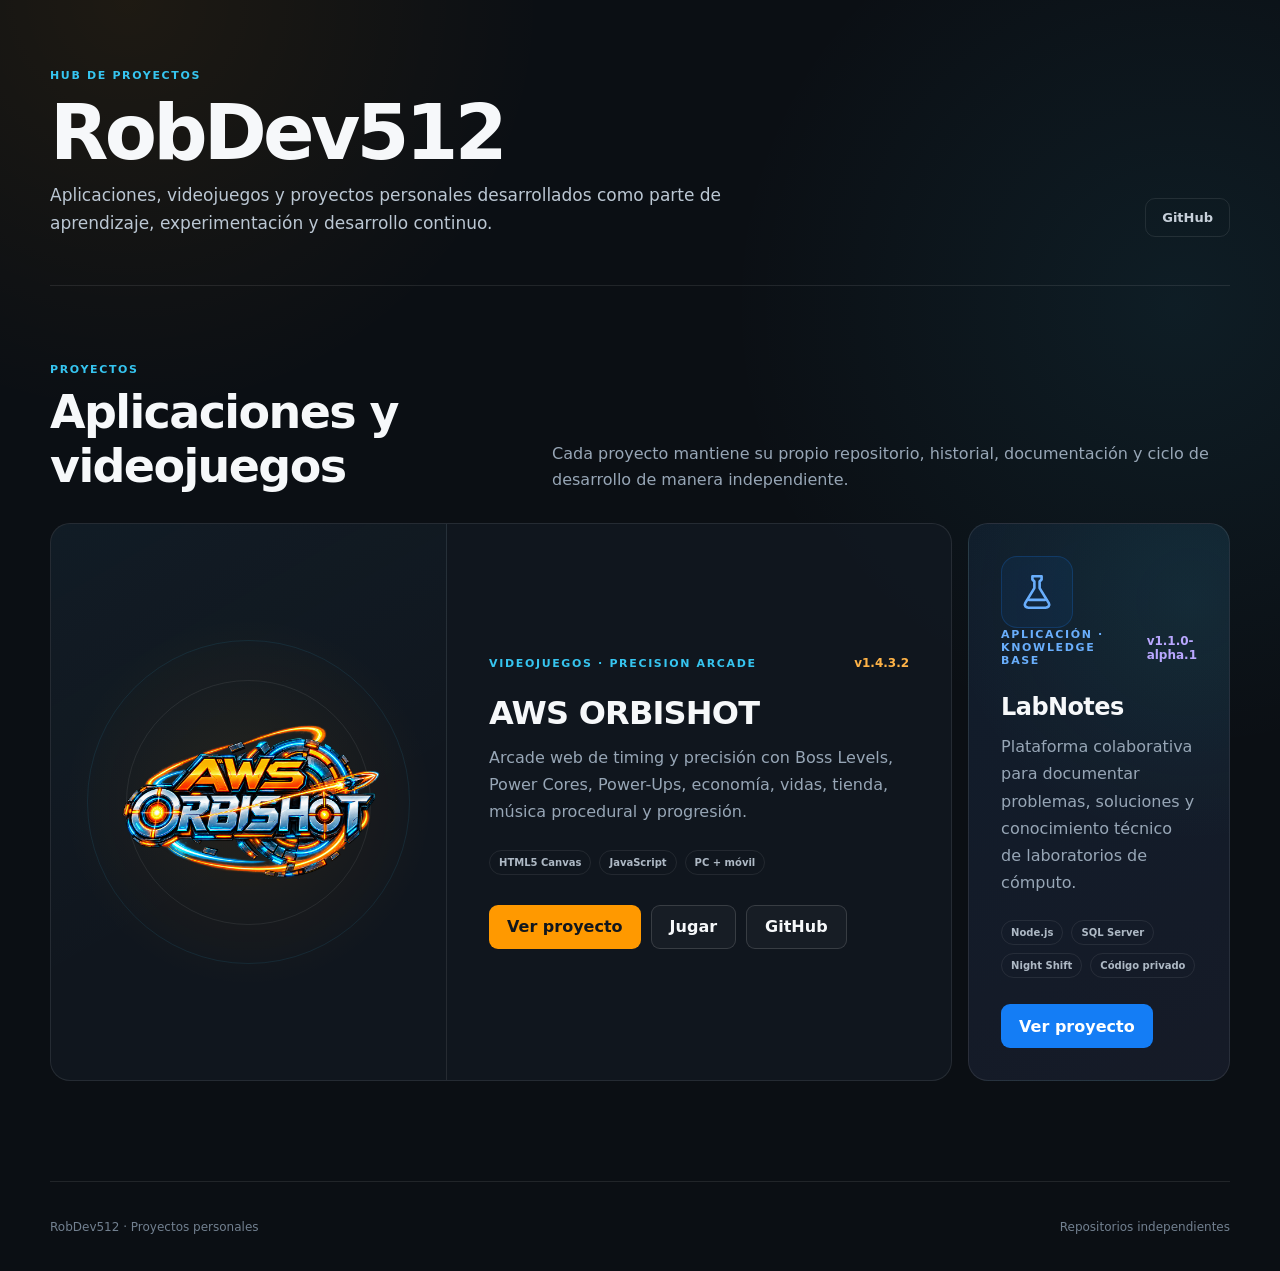
==== index.html @ db4b0a6a "feat: add public LabNotes project page" ====
<!DOCTYPE html>
<html lang="es">
<head>
  <meta charset="UTF-8">
  <meta name="viewport" content="width=device-width, initial-scale=1.0">
  <meta name="theme-color" content="#0d1117">
  <meta
    name="description"
    content="Hub general de proyectos personales de RobDev512."
  >
  <title>RobDev512 · Proyectos</title>
  <link rel="stylesheet" href="./styles.css">
  <link rel="stylesheet" href="./labnotes-card.css">
</head>

<body>
  <div class="hub-shell">

    <header class="hub-header">
      <div>
        <span class="hub-kicker">Hub de proyectos</span>

        <h1>RobDev512</h1>

        <p>
          Aplicaciones, videojuegos y proyectos personales desarrollados
          como parte de aprendizaje, experimentación y desarrollo continuo.
        </p>
      </div>

      <a
        class="github-link"
        href="https://github.com/RobDev512"
        target="_blank"
        rel="noreferrer"
      >
        GitHub
      </a>
    </header>


    <main>

      <section class="projects-heading">
        <div>
          <span>Proyectos</span>
          <h2>Aplicaciones y videojuegos</h2>
        </div>

        <p>
          Cada proyecto mantiene su propio repositorio, historial,
          documentación y ciclo de desarrollo de manera independiente.
        </p>
      </section>


      <section class="projects-grid">

        <article class="project-card project-card-featured">

          <div class="project-art">
            <div class="project-orbit orbit-a"></div>
            <div class="project-orbit orbit-b"></div>

            <img
              src="./assets/aws-orbishot-logo.png"
              alt="Logo de AWS ORBISHOT"
            >
          </div>

          <div class="project-copy">

            <div class="project-meta">
              <span class="project-type">
                Videojuegos · Precision Arcade
              </span>

              <span class="project-version">
                v1.4.3.2
              </span>
            </div>

            <h3>AWS ORBISHOT</h3>

            <p>
              Arcade web de timing y precisión con Boss Levels,
              Power Cores, Power-Ups, economía, vidas, tienda,
              música procedural y progresión.
            </p>

            <div class="project-tags">
              <span>HTML5 Canvas</span>
              <span>JavaScript</span>
              <span>PC + móvil</span>
            </div>

            <div class="project-actions">

              <a
                class="btn btn-primary"
                href="https://robdev512.github.io/AWS-ORBISHOT/"
              >
                Ver proyecto
              </a>

              <a
                class="btn btn-secondary"
                href="https://robdev512.github.io/AWS-ORBISHOT/AWS-Game/"
              >
                Jugar
              </a>

              <a
                class="btn btn-secondary"
                href="https://github.com/RobDev512/AWS-ORBISHOT"
                target="_blank"
                rel="noreferrer"
              >
                GitHub
              </a>

            </div>

          </div>
        </article>


        <article class="project-card project-card-placeholder project-card-labnotes">

          <div class="placeholder-mark labnotes-mark" aria-hidden="true">
            <svg viewBox="0 0 64 64">
              <path d="M25 8h14v5l-3 3v10l14 23c2 4-1 7-5 7H19c-4 0-7-3-5-7l14-23V16l-3-3V8Z" fill="none" stroke="currentColor" stroke-width="4" stroke-linejoin="round"/>
              <path d="M20 44h24" fill="none" stroke="currentColor" stroke-width="4" stroke-linecap="round"/>
            </svg>
          </div>

          <div class="project-meta labnotes-meta">
            <span class="project-type">
              Aplicación · Knowledge Base
            </span>
            <span class="project-version labnotes-version">
              v1.1.0-alpha.1
            </span>
          </div>

          <h3>LabNotes</h3>

          <p>
            Plataforma colaborativa para documentar problemas, soluciones y conocimiento técnico de laboratorios de cómputo.
          </p>

          <div class="project-tags">
            <span>Node.js</span>
            <span>SQL Server</span>
            <span>Night Shift</span>
            <span>Código privado</span>
          </div>

          <div class="project-actions">
            <a
              class="btn btn-primary labnotes-button"
              href="./projects/labnotes/"
            >
              Ver proyecto
            </a>
          </div>

        </article>

      </section>

    </main>


    <footer>
      <span>RobDev512 · Proyectos personales</span>
      <span>Repositorios independientes</span>
    </footer>

  </div>
</body>
</html>
---- styles.css ----
*,
*::before,
*::after { box-sizing: border-box; }

:root {
  color-scheme: dark;
  --bg: #0b0f14;
  --panel: #121922;
  --line: rgba(255,255,255,.09);
  --text: #f6f8fa;
  --muted: #97a6b6;
  --orange: #ff9900;
  --orange-soft: #ffb347;
  --cyan: #36c5f0;
}

html, body { min-height: 100%; }

body {
  margin: 0;
  font-family: "Amazon Ember", Inter, system-ui, -apple-system, BlinkMacSystemFont, "Segoe UI", sans-serif;
  color: var(--text);
  background:
    radial-gradient(circle at 10% 0%, rgba(255,153,0,.08), transparent 26rem),
    radial-gradient(circle at 92% 24%, rgba(54,197,240,.08), transparent 28rem),
    var(--bg);
}

a { color: inherit; }

.hub-shell {
  width: min(1180px, calc(100% - 40px));
  margin: 0 auto;
}

.hub-header {
  min-height: 270px;
  display: flex;
  justify-content: space-between;
  align-items: flex-end;
  gap: 50px;
  padding: 64px 0 48px;
  border-bottom: 1px solid var(--line);
}

.hub-kicker,
.projects-heading span,
.project-type {
  color: var(--cyan);
  font-size: 11px;
  font-weight: 900;
  letter-spacing: .15em;
  text-transform: uppercase;
}

.hub-header h1 {
  margin: 14px 0 12px;
  font-size: clamp(42px, 6vw, 76px);
  line-height: .95;
  letter-spacing: -.05em;
}

.hub-header p {
  max-width: 680px;
  margin: 0;
  color: #bbc7d3;
  font-size: 17px;
  line-height: 1.65;
}

.github-link {
  flex: 0 0 auto;
  padding: 11px 16px;
  border: 1px solid var(--line);
  border-radius: 10px;
  color: #c7d0da;
  text-decoration: none;
  font-size: 13px;
  font-weight: 800;
}

.github-link:hover {
  border-color: rgba(255,153,0,.55);
  color: #fff;
}

main { padding: 72px 0 100px; }

.projects-heading {
  display: grid;
  grid-template-columns: .8fr 1.2fr;
  gap: 50px;
  align-items: end;
  margin-bottom: 30px;
}

.projects-heading h2 {
  margin: 8px 0 0;
  font-size: clamp(30px, 4vw, 46px);
  letter-spacing: -.035em;
}

.projects-heading p {
  margin: 0;
  color: var(--muted);
  line-height: 1.65;
}

.projects-grid {
  display: grid;
  grid-template-columns: minmax(0, 1.55fr) minmax(260px, .45fr);
  gap: 16px;
}

.project-card {
  position: relative;
  overflow: hidden;
  min-height: 420px;
  border: 1px solid var(--line);
  border-radius: 20px;
  background: rgba(18,25,34,.82);
}

.project-card-featured {
  display: grid;
  grid-template-columns: minmax(300px, .88fr) minmax(0, 1.12fr);
}

.project-art {
  position: relative;
  min-height: 420px;
  display: grid;
  place-items: center;
  background:
    radial-gradient(circle, rgba(255,153,0,.09), transparent 54%),
    linear-gradient(150deg, rgba(54,197,240,.035), transparent 60%);
  border-right: 1px solid var(--line);
}

.project-art img {
  position: relative;
  z-index: 3;
  width: min(260px, 72%);
  height: auto;
  object-fit: contain;
}

.project-orbit {
  position: absolute;
  border: 1px solid rgba(255,255,255,.08);
  border-radius: 50%;
}

.orbit-a { width: 62%; aspect-ratio: 1; }
.orbit-b { width: 82%; aspect-ratio: 1; border-color: rgba(54,197,240,.10); }

.project-copy {
  padding: 42px;
  display: flex;
  flex-direction: column;
  justify-content: center;
}

.project-meta {
  display: flex;
  justify-content: space-between;
  gap: 18px;
  align-items: center;
}

.project-version {
  color: var(--orange-soft);
  font-size: 12px;
  font-weight: 900;
}

.project-copy h3,
.project-card-placeholder h3 {
  margin: 24px 0 12px;
  font-size: 32px;
  letter-spacing: -.025em;
}

.project-copy > p,
.project-card-placeholder p {
  margin: 0;
  color: var(--muted);
  line-height: 1.7;
}

.project-tags {
  display: flex;
  flex-wrap: wrap;
  gap: 8px;
  margin-top: 24px;
}

.project-tags span {
  padding: 6px 9px;
  border: 1px solid rgba(255,255,255,.08);
  border-radius: 999px;
  color: #aeb9c5;
  font-size: 10px;
  font-weight: 800;
}

.project-actions {
  display: flex;
  flex-wrap: wrap;
  gap: 10px;
  margin-top: 30px;
}

.btn {
  min-height: 44px;
  display: inline-flex;
  align-items: center;
  justify-content: center;
  padding: 0 18px;
  border-radius: 9px;
  text-decoration: none;
  font-weight: 900;
}

.btn-primary { background: var(--orange); color: #11161d; }

.btn-secondary {
  border: 1px solid rgba(255,255,255,.14);
  background: rgba(255,255,255,.03);
}

.project-card-placeholder {
  padding: 32px;
  display: flex;
  flex-direction: column;
  justify-content: flex-end;
  background:
    linear-gradient(160deg, rgba(54,197,240,.035), transparent 55%),
    rgba(18,25,34,.58);
}

.placeholder-mark {
  width: 54px;
  height: 54px;
  display: grid;
  place-items: center;
  margin-bottom: auto;
  border: 1px dashed rgba(255,255,255,.18);
  border-radius: 16px;
  color: rgba(255,255,255,.42);
  font-size: 28px;
}

.project-card-placeholder .project-type { color: #788797; }
.project-card-placeholder h3 { font-size: 24px; }

footer {
  min-height: 90px;
  display: flex;
  justify-content: space-between;
  align-items: center;
  gap: 24px;
  border-top: 1px solid var(--line);
  color: #728090;
  font-size: 12px;
}

@media (max-width: 900px) {
  .hub-header {
    min-height: 230px;
    align-items: flex-start;
    flex-direction: column;
    gap: 24px;
  }

  .projects-heading {
    grid-template-columns: 1fr;
    gap: 14px;
  }

  .projects-grid { grid-template-columns: 1fr; }
  .project-card-placeholder { min-height: 240px; }
}

@media (max-width: 680px) {
  .hub-shell { width: min(100% - 28px, 1180px); }
  .hub-header { padding-top: 46px; }

  .project-card-featured { grid-template-columns: 1fr; }

  .project-art {
    min-height: 270px;
    border-right: 0;
    border-bottom: 1px solid var(--line);
  }

  .project-copy { padding: 28px 24px 30px; }

  .project-meta {
    align-items: flex-start;
    flex-direction: column;
    gap: 8px;
  }

  .project-copy h3 { font-size: 28px; }

  .project-actions {
    display: grid;
    grid-template-columns: 1fr;
  }

  footer {
    min-height: 110px;
    align-items: flex-start;
    flex-direction: column;
    justify-content: center;
  }
}

.project-card-placeholder .project-actions {
  margin-top: 26px;
}

.project-card-placeholder .placeholder-mark {
  font-size: 15px;
  font-weight: 900;
  letter-spacing: .08em;
}

.project-card-placeholder .btn {
  width: fit-content;
}
---- labnotes-card.css ----
.project-card-labnotes {
  background:
    radial-gradient(circle at 85% 14%, rgba(45,212,191,.08), transparent 15rem),
    linear-gradient(155deg, rgba(20,125,245,.06), rgba(167,139,250,.04)),
    rgba(18,25,34,.78);
}

.project-card-labnotes .project-type {
  color: #69aefc;
}

.labnotes-mark {
  width: 72px;
  height: 72px;
  border-style: solid;
  border-color: rgba(20,125,245,.22);
  color: #69aefc;
  background: rgba(20,125,245,.07);
}

.labnotes-mark svg {
  width: 42px;
  height: 42px;
}

.labnotes-meta {
  width: 100%;
  margin-bottom: 2px;
}

.labnotes-version {
  color: #b9a7ff;
}

.labnotes-button {
  background: #147df5;
  color: #fff;
}

.labnotes-button:hover {
  background: #2e8cf7;
}
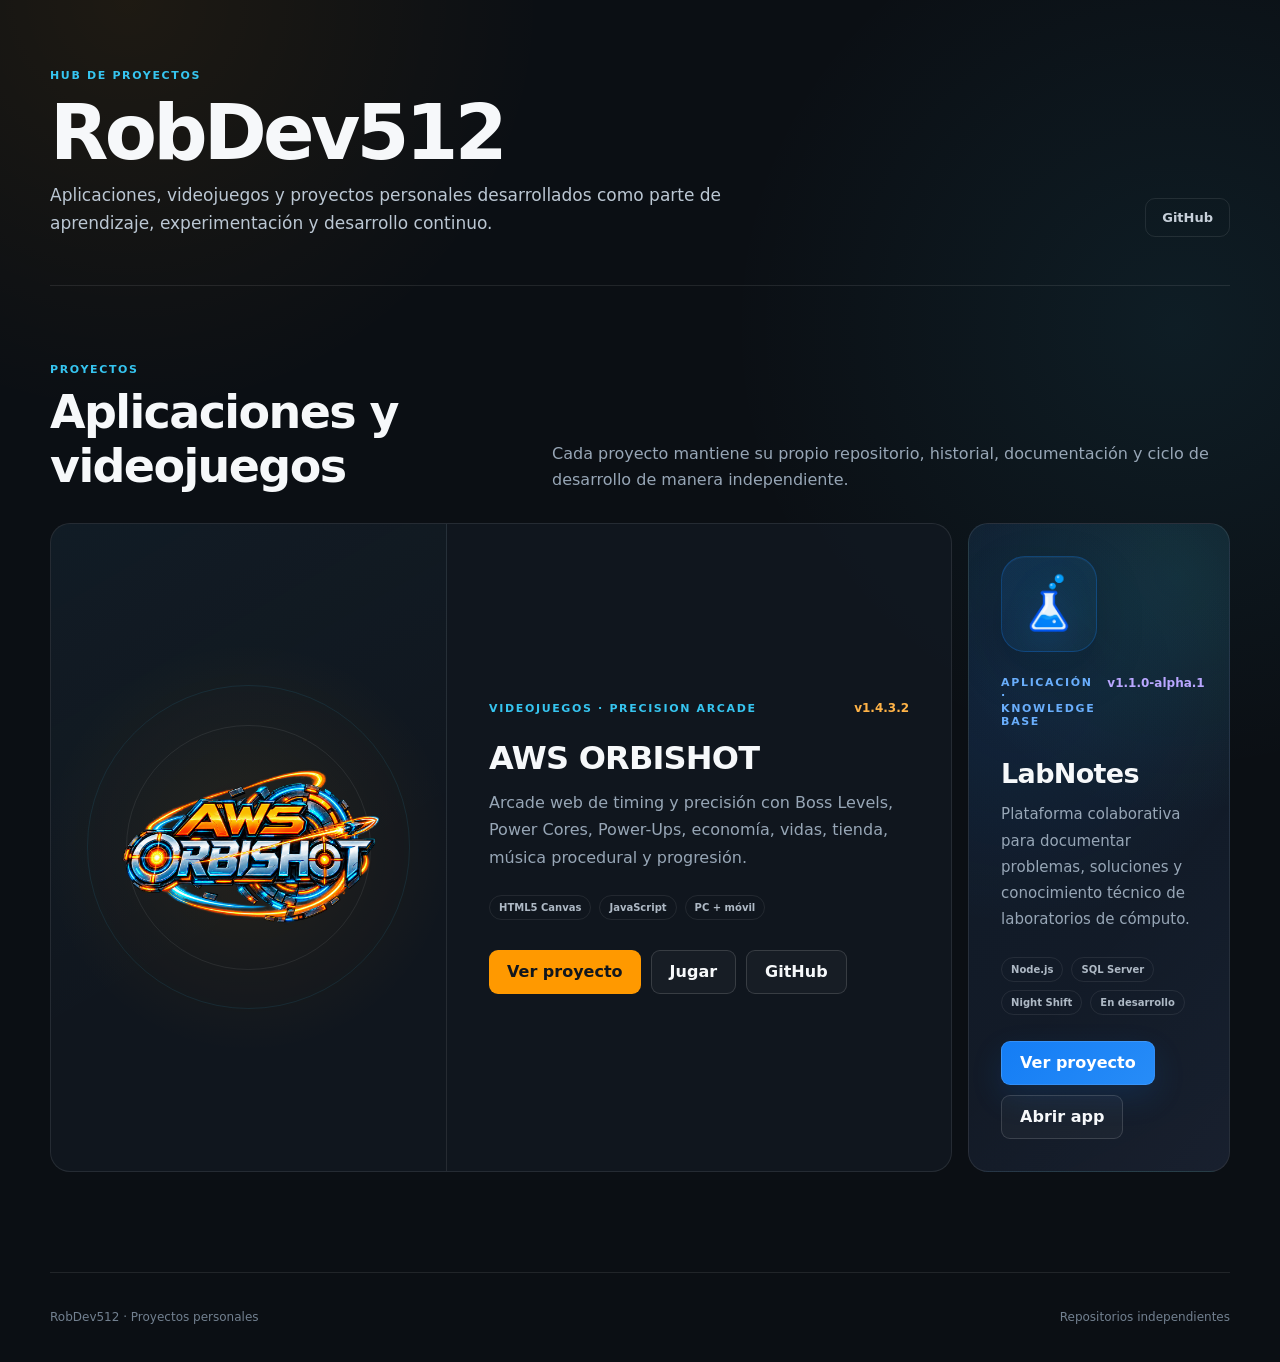
==== commit 9ea9f554: "feat: improve LabNotes branding and Night Shift status" ====
--- a/index.html
+++ b/index.html
@@ -4,21 +4,28 @@
   <meta charset="UTF-8">
   <meta name="viewport" content="width=device-width, initial-scale=1.0">
   <meta name="theme-color" content="#0d1117">
+
   <meta
     name="description"
     content="Hub general de proyectos personales de RobDev512."
   >
+
   <title>RobDev512 · Proyectos</title>
+
   <link rel="stylesheet" href="./styles.css">
   <link rel="stylesheet" href="./labnotes-card.css">
 </head>
 
 <body>
+
   <div class="hub-shell">
 
     <header class="hub-header">
+
       <div>
-        <span class="hub-kicker">Hub de proyectos</span>
+        <span class="hub-kicker">
+          Hub de proyectos
+        </span>
 
         <h1>RobDev512</h1>
 
@@ -36,29 +43,41 @@
       >
         GitHub
       </a>
+
     </header>
 
 
     <main>
 
       <section class="projects-heading">
+
         <div>
           <span>Proyectos</span>
-          <h2>Aplicaciones y videojuegos</h2>
+
+          <h2>
+            Aplicaciones y videojuegos
+          </h2>
         </div>
 
         <p>
           Cada proyecto mantiene su propio repositorio, historial,
           documentación y ciclo de desarrollo de manera independiente.
         </p>
+
       </section>
 
 
       <section class="projects-grid">
 
+
+        <!-- ===================================================
+             AWS ORBISHOT
+             =================================================== -->
+
         <article class="project-card project-card-featured">
 
           <div class="project-art">
+
             <div class="project-orbit orbit-a"></div>
             <div class="project-orbit orbit-b"></div>
 
@@ -66,11 +85,14 @@
               src="./assets/aws-orbishot-logo.png"
               alt="Logo de AWS ORBISHOT"
             >
-          </div>
+
+          </div>
+
 
           <div class="project-copy">
 
             <div class="project-meta">
+
               <span class="project-type">
                 Videojuegos · Precision Arcade
               </span>
@@ -78,9 +100,13 @@
               <span class="project-version">
                 v1.4.3.2
               </span>
+
             </div>
 
-            <h3>AWS ORBISHOT</h3>
+
+            <h3>
+              AWS ORBISHOT
+            </h3>
 
             <p>
               Arcade web de timing y precisión con Boss Levels,
@@ -88,11 +114,15 @@
               música procedural y progresión.
             </p>
 
+
             <div class="project-tags">
+
               <span>HTML5 Canvas</span>
               <span>JavaScript</span>
               <span>PC + móvil</span>
+
             </div>
+
 
             <div class="project-actions">
 
@@ -122,47 +152,86 @@
             </div>
 
           </div>
+
         </article>
 
 
-        <article class="project-card project-card-placeholder project-card-labnotes">
-
-          <div class="placeholder-mark labnotes-mark" aria-hidden="true">
-            <svg viewBox="0 0 64 64">
-              <path d="M25 8h14v5l-3 3v10l14 23c2 4-1 7-5 7H19c-4 0-7-3-5-7l14-23V16l-3-3V8Z" fill="none" stroke="currentColor" stroke-width="4" stroke-linejoin="round"/>
-              <path d="M20 44h24" fill="none" stroke="currentColor" stroke-width="4" stroke-linecap="round"/>
-            </svg>
-          </div>
+        <!-- ===================================================
+             LABNOTES
+             =================================================== -->
+
+        <article
+          class="
+            project-card
+            project-card-placeholder
+            project-card-labnotes
+          "
+        >
+
+          <div class="labnotes-logo-shell">
+
+            <img
+              class="labnotes-logo"
+              src="./assets/labnotes-logo.png"
+              alt="Logo de LabNotes"
+            >
+
+          </div>
+
 
           <div class="project-meta labnotes-meta">
+
             <span class="project-type">
               Aplicación · Knowledge Base
             </span>
+
             <span class="project-version labnotes-version">
               v1.1.0-alpha.1
             </span>
-          </div>
-
-          <h3>LabNotes</h3>
+
+          </div>
+
+
+          <h3>
+            LabNotes
+          </h3>
+
 
           <p>
-            Plataforma colaborativa para documentar problemas, soluciones y conocimiento técnico de laboratorios de cómputo.
+            Plataforma colaborativa para documentar problemas,
+            soluciones y conocimiento técnico de laboratorios
+            de cómputo.
           </p>
 
+
           <div class="project-tags">
+
             <span>Node.js</span>
             <span>SQL Server</span>
             <span>Night Shift</span>
-            <span>Código privado</span>
-          </div>
-
-          <div class="project-actions">
+            <span>En desarrollo</span>
+
+          </div>
+
+
+          <div class="project-actions labnotes-actions">
+
             <a
-              class="btn btn-primary labnotes-button"
+              class="btn labnotes-button"
               href="./projects/labnotes/"
             >
               Ver proyecto
             </a>
+
+            <a
+              class="btn btn-secondary"
+              href="https://labnotes-robert-c5dhcdcfgsfpe7ec.canadacentral-01.azurewebsites.net/"
+              target="_blank"
+              rel="noreferrer"
+            >
+              Abrir app
+            </a>
+
           </div>
 
         </article>
@@ -173,10 +242,18 @@
 
 
     <footer>
-      <span>RobDev512 · Proyectos personales</span>
-      <span>Repositorios independientes</span>
+
+      <span>
+        RobDev512 · Proyectos personales
+      </span>
+
+      <span>
+        Repositorios independientes
+      </span>
+
     </footer>
 
   </div>
+
 </body>
 </html>
--- a/labnotes-card.css
+++ b/labnotes-card.css
@@ -1,42 +1,214 @@
 .project-card-labnotes {
-  background:
-    radial-gradient(circle at 85% 14%, rgba(45,212,191,.08), transparent 15rem),
-    linear-gradient(155deg, rgba(20,125,245,.06), rgba(167,139,250,.04)),
-    rgba(18,25,34,.78);
-}
+  position: relative;
+
+  justify-content: flex-start;
+
+  background:
+    radial-gradient(
+      circle at 80% 8%,
+      rgba(45, 212, 191, 0.10),
+      transparent 15rem
+    ),
+    radial-gradient(
+      circle at 20% 25%,
+      rgba(20, 125, 245, 0.09),
+      transparent 15rem
+    ),
+    linear-gradient(
+      155deg,
+      rgba(20, 125, 245, 0.055),
+      rgba(167, 139, 250, 0.035)
+    ),
+    rgba(18, 25, 34, 0.82);
+}
+
+
+.project-card-labnotes::before {
+  content: "";
+
+  position: absolute;
+  inset: 0;
+
+  pointer-events: none;
+
+  background:
+    linear-gradient(
+      130deg,
+      transparent 0 60%,
+      rgba(105, 174, 252, 0.04)
+    );
+}
+
+
+.labnotes-logo-shell {
+  position: relative;
+  z-index: 1;
+
+  width: 96px;
+  height: 96px;
+
+  flex: 0 0 auto;
+
+  display: grid;
+  place-items: center;
+
+  margin-bottom: 24px;
+
+  border: 1px solid rgba(20, 125, 245, 0.28);
+  border-radius: 24px;
+
+  background:
+    linear-gradient(
+      145deg,
+      rgba(20, 125, 245, 0.12),
+      rgba(54, 197, 240, 0.035)
+    );
+
+  box-shadow:
+    0 18px 50px rgba(0, 0, 0, 0.16),
+    inset 0 1px rgba(255, 255, 255, 0.04);
+}
+
+
+.labnotes-logo {
+  width: 74px;
+  height: 74px;
+
+  display: block;
+
+  object-fit: contain;
+
+  filter:
+    drop-shadow(
+      0 9px 16px rgba(20, 125, 245, 0.18)
+    );
+}
+
 
 .project-card-labnotes .project-type {
   color: #69aefc;
 }
 
-.labnotes-mark {
-  width: 72px;
-  height: 72px;
-  border-style: solid;
-  border-color: rgba(20,125,245,.22);
-  color: #69aefc;
-  background: rgba(20,125,245,.07);
-}
-
-.labnotes-mark svg {
-  width: 42px;
-  height: 42px;
-}
 
 .labnotes-meta {
+  position: relative;
+  z-index: 1;
+
   width: 100%;
+
+  display: flex;
+  align-items: flex-start;
+  justify-content: space-between;
+
+  gap: 12px;
+
   margin-bottom: 2px;
 }
 
+
 .labnotes-version {
+  flex: 0 0 auto;
+
   color: #b9a7ff;
-}
+
+  text-align: right;
+}
+
+
+.project-card-labnotes h3,
+.project-card-labnotes p,
+.project-card-labnotes .project-tags,
+.project-card-labnotes .project-actions {
+  position: relative;
+  z-index: 1;
+}
+
+
+.project-card-labnotes h3 {
+  margin-top: 28px;
+
+  font-size: 27px;
+}
+
+
+.project-card-labnotes p {
+  font-size: 15px;
+  line-height: 1.75;
+}
+
+
+.labnotes-actions {
+  width: 100%;
+}
+
 
 .labnotes-button {
-  background: #147df5;
-  color: #fff;
-}
+  background:
+    linear-gradient(
+      135deg,
+      #147df5,
+      #278cf7
+    );
+
+  color: #ffffff;
+
+  border: 1px solid rgba(105, 174, 252, 0.32);
+
+  box-shadow:
+    0 12px 32px rgba(20, 125, 245, 0.14);
+}
+
 
 .labnotes-button:hover {
-  background: #2e8cf7;
-}
+  background:
+    linear-gradient(
+      135deg,
+      #278cf7,
+      #429cff
+    );
+}
+
+
+@media (max-width: 900px) {
+
+  .project-card-labnotes {
+    min-height: 370px;
+  }
+
+  .labnotes-logo-shell {
+    width: 88px;
+    height: 88px;
+  }
+
+  .labnotes-logo {
+    width: 68px;
+    height: 68px;
+  }
+
+}
+
+
+@media (max-width: 680px) {
+
+  .project-card-labnotes {
+    min-height: auto;
+  }
+
+  .labnotes-meta {
+    flex-direction: column;
+  }
+
+  .labnotes-version {
+    text-align: left;
+  }
+
+  .labnotes-actions {
+    display: grid;
+    grid-template-columns: 1fr;
+  }
+
+  .labnotes-actions .btn {
+    width: 100%;
+  }
+
+}
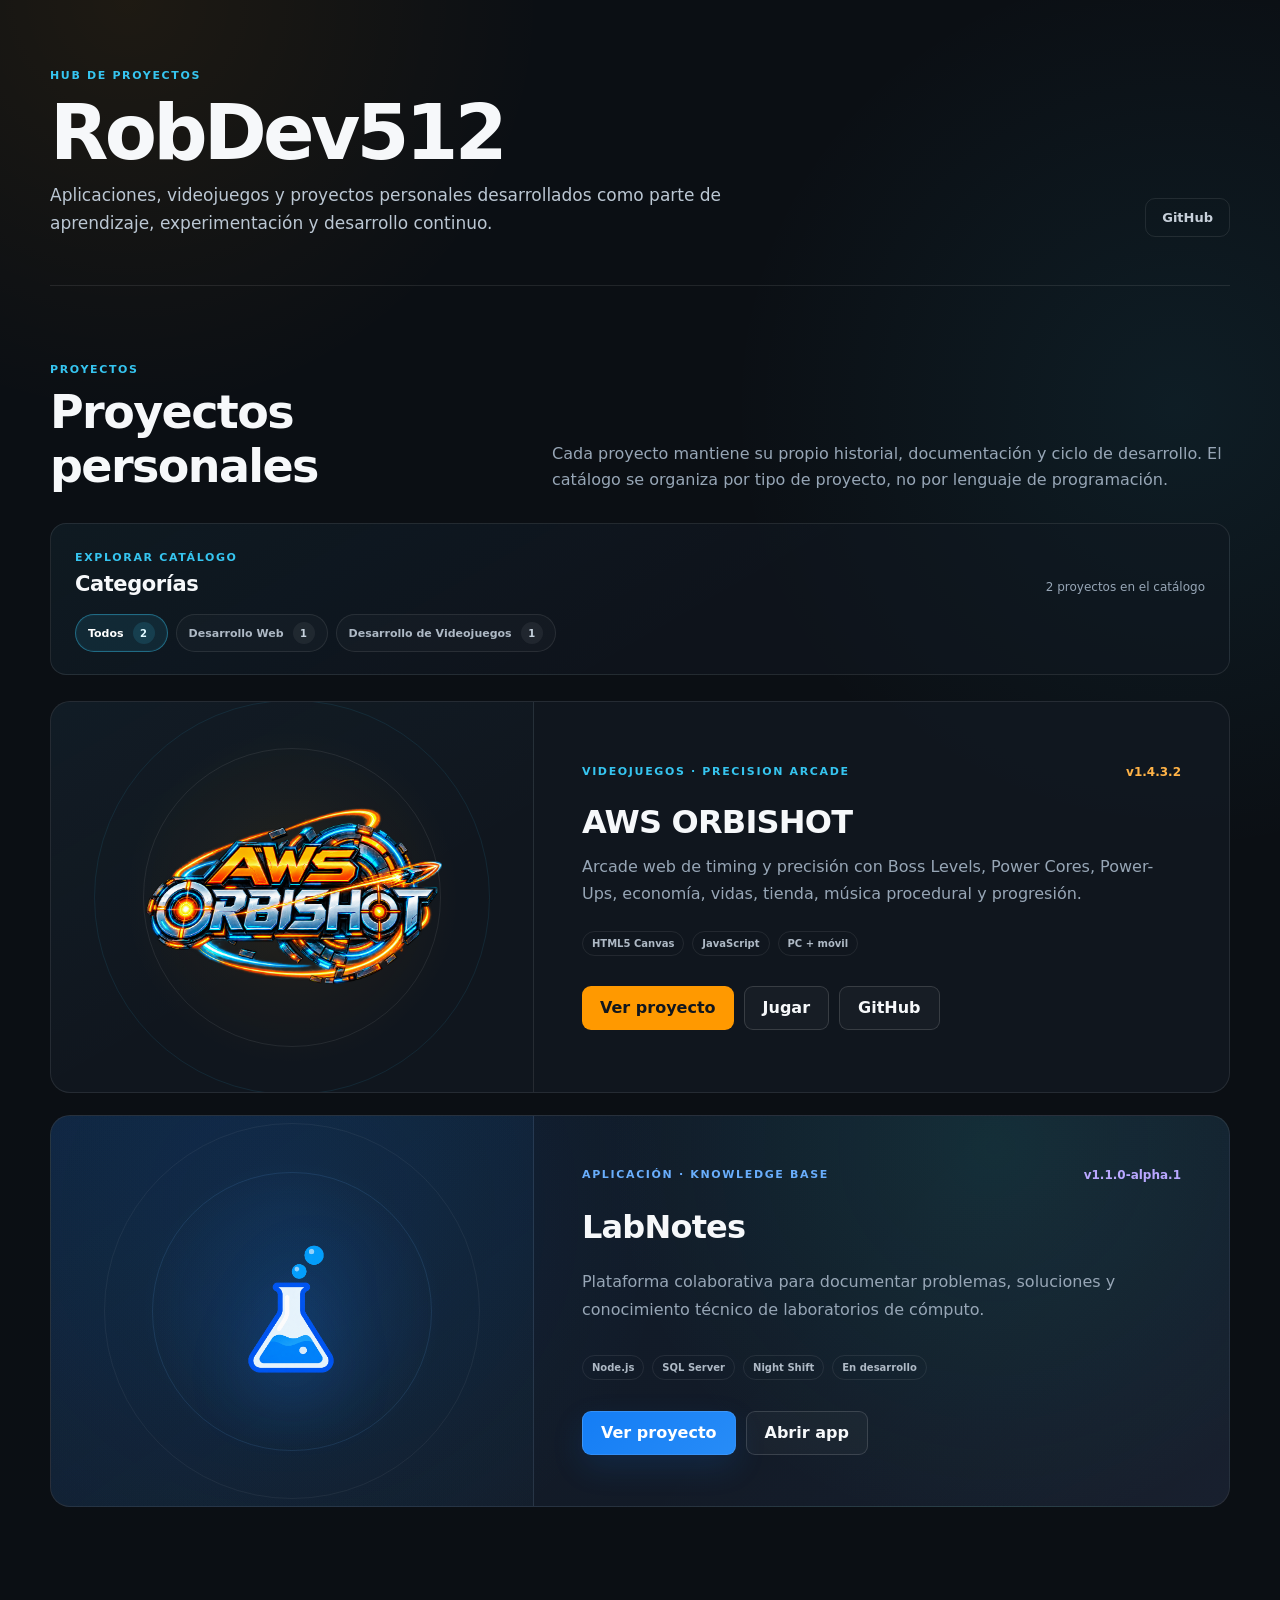
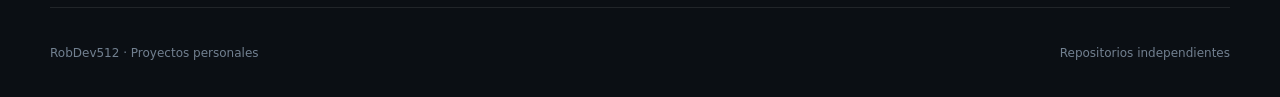
==== commit c729e619: "feat(hub): add category navigation" ====
--- a/index.html
+++ b/index.html
@@ -1,39 +1,71 @@
 <!DOCTYPE html>
 <html lang="es">
+
 <head>
+
   <meta charset="UTF-8">
-  <meta name="viewport" content="width=device-width, initial-scale=1.0">
-  <meta name="theme-color" content="#0d1117">
+
+  <meta
+    name="viewport"
+    content="width=device-width, initial-scale=1.0"
+  >
+
+  <meta
+    name="theme-color"
+    content="#0d1117"
+  >
 
   <meta
     name="description"
     content="Hub general de proyectos personales de RobDev512."
   >
 
-  <title>RobDev512 · Proyectos</title>
-
-  <link rel="stylesheet" href="./styles.css">
-  <link rel="stylesheet" href="./labnotes-card.css">
+  <title>
+    RobDev512 · Proyectos
+  </title>
+
+  <link
+    rel="stylesheet"
+    href="./styles.css"
+  >
+
+  <link
+    rel="stylesheet"
+    href="./labnotes-card.css"
+  >
+
+  <script
+    src="./js/hub.js"
+    defer
+  ></script>
+
 </head>
 
+
 <body>
 
   <div class="hub-shell">
 
+
     <header class="hub-header">
 
       <div>
+
         <span class="hub-kicker">
           Hub de proyectos
         </span>
 
-        <h1>RobDev512</h1>
+        <h1>
+          RobDev512
+        </h1>
 
         <p>
           Aplicaciones, videojuegos y proyectos personales desarrollados
           como parte de aprendizaje, experimentación y desarrollo continuo.
         </p>
+
       </div>
+
 
       <a
         class="github-link"
@@ -47,198 +79,118 @@
     </header>
 
 
+
     <main>
 
       <section class="projects-heading">
 
         <div>
-          <span>Proyectos</span>
+
+          <span>
+            Proyectos
+          </span>
 
           <h2>
-            Aplicaciones y videojuegos
+            Proyectos personales
           </h2>
+
         </div>
 
+
         <p>
-          Cada proyecto mantiene su propio repositorio, historial,
-          documentación y ciclo de desarrollo de manera independiente.
+          Cada proyecto mantiene su propio historial, documentación y ciclo
+          de desarrollo. El catálogo se organiza por tipo de proyecto, no por
+          lenguaje de programación.
         </p>
 
       </section>
 
 
-      <section class="projects-grid">
-
-
-        <!-- ===================================================
-             AWS ORBISHOT
-             =================================================== -->
-
-        <article class="project-card project-card-featured">
-
-          <div class="project-art">
-
-            <div class="project-orbit orbit-a"></div>
-            <div class="project-orbit orbit-b"></div>
-
-            <img
-              src="./assets/aws-orbishot-logo.png"
-              alt="Logo de AWS ORBISHOT"
+
+      <section
+        class="catalog-controls"
+        aria-labelledby="catalogFiltersTitle"
+      >
+
+        <div class="catalog-controls-heading">
+
+          <div>
+
+            <span class="catalog-kicker">
+              Explorar catálogo
+            </span>
+
+            <h2 id="catalogFiltersTitle">
+              Categorías
+            </h2>
+
+          </div>
+
+
+          <p
+            class="catalog-summary"
+            id="catalogSummary"
+            aria-live="polite"
+          >
+            Cargando catálogo...
+          </p>
+
+        </div>
+
+
+        <nav
+          class="category-nav"
+          aria-label="Filtrar proyectos por categoría"
+        >
+
+          <div
+            class="category-filters"
+            id="categoryFilters"
+          >
+
+            <button
+              class="category-filter active"
+              type="button"
+              disabled
             >
+              Cargando...
+            </button>
 
           </div>
 
-
-          <div class="project-copy">
-
-            <div class="project-meta">
-
-              <span class="project-type">
-                Videojuegos · Precision Arcade
-              </span>
-
-              <span class="project-version">
-                v1.4.3.2
-              </span>
-
-            </div>
-
-
-            <h3>
-              AWS ORBISHOT
-            </h3>
-
-            <p>
-              Arcade web de timing y precisión con Boss Levels,
-              Power Cores, Power-Ups, economía, vidas, tienda,
-              música procedural y progresión.
-            </p>
-
-
-            <div class="project-tags">
-
-              <span>HTML5 Canvas</span>
-              <span>JavaScript</span>
-              <span>PC + móvil</span>
-
-            </div>
-
-
-            <div class="project-actions">
-
-              <a
-                class="btn btn-primary"
-                href="https://robdev512.github.io/AWS-ORBISHOT/"
-              >
-                Ver proyecto
-              </a>
-
-              <a
-                class="btn btn-secondary"
-                href="https://robdev512.github.io/AWS-ORBISHOT/AWS-Game/"
-              >
-                Jugar
-              </a>
-
-              <a
-                class="btn btn-secondary"
-                href="https://github.com/RobDev512/AWS-ORBISHOT"
-                target="_blank"
-                rel="noreferrer"
-              >
-                GitHub
-              </a>
-
-            </div>
-
-          </div>
+        </nav>
+
+      </section>
+
+
+
+      <section
+        class="projects-grid"
+        id="projectsGrid"
+        aria-live="polite"
+        aria-busy="true"
+      >
+
+        <article class="project-card project-card-placeholder">
+
+          <span class="project-type">
+            Catálogo
+          </span>
+
+          <h3>
+            Cargando proyectos...
+          </h3>
+
+          <p>
+            Preparando el catálogo del hub.
+          </p>
 
         </article>
 
-
-        <!-- ===================================================
-             LABNOTES
-             =================================================== -->
-
-        <article
-          class="
-            project-card
-            project-card-placeholder
-            project-card-labnotes
-          "
-        >
-
-          <div class="labnotes-logo-shell">
-
-            <img
-              class="labnotes-logo"
-              src="./assets/labnotes-logo.png"
-              alt="Logo de LabNotes"
-            >
-
-          </div>
-
-
-          <div class="project-meta labnotes-meta">
-
-            <span class="project-type">
-              Aplicación · Knowledge Base
-            </span>
-
-            <span class="project-version labnotes-version">
-              v1.1.0-alpha.1
-            </span>
-
-          </div>
-
-
-          <h3>
-            LabNotes
-          </h3>
-
-
-          <p>
-            Plataforma colaborativa para documentar problemas,
-            soluciones y conocimiento técnico de laboratorios
-            de cómputo.
-          </p>
-
-
-          <div class="project-tags">
-
-            <span>Node.js</span>
-            <span>SQL Server</span>
-            <span>Night Shift</span>
-            <span>En desarrollo</span>
-
-          </div>
-
-
-          <div class="project-actions labnotes-actions">
-
-            <a
-              class="btn labnotes-button"
-              href="./projects/labnotes/"
-            >
-              Ver proyecto
-            </a>
-
-            <a
-              class="btn btn-secondary"
-              href="https://labnotes-robert-c5dhcdcfgsfpe7ec.canadacentral-01.azurewebsites.net/"
-              target="_blank"
-              rel="noreferrer"
-            >
-              Abrir app
-            </a>
-
-          </div>
-
-        </article>
-
       </section>
 
     </main>
+
 
 
     <footer>
@@ -253,7 +205,9 @@
 
     </footer>
 
+
   </div>
 
 </body>
+
 </html>
--- a/styles.css
+++ b/styles.css
@@ -1,175 +1,478 @@
 *,
 *::before,
-*::after { box-sizing: border-box; }
+*::after {
+  box-sizing: border-box;
+}
 
 :root {
   color-scheme: dark;
+
   --bg: #0b0f14;
   --panel: #121922;
-  --line: rgba(255,255,255,.09);
+  --line: rgba(255, 255, 255, .09);
+
   --text: #f6f8fa;
   --muted: #97a6b6;
+
   --orange: #ff9900;
   --orange-soft: #ffb347;
+
   --cyan: #36c5f0;
 }
 
-html, body { min-height: 100%; }
+html,
+body {
+  min-height: 100%;
+}
 
 body {
   margin: 0;
-  font-family: "Amazon Ember", Inter, system-ui, -apple-system, BlinkMacSystemFont, "Segoe UI", sans-serif;
+
+  font-family:
+    "Amazon Ember",
+    Inter,
+    system-ui,
+    -apple-system,
+    BlinkMacSystemFont,
+    "Segoe UI",
+    sans-serif;
+
   color: var(--text);
+
   background:
-    radial-gradient(circle at 10% 0%, rgba(255,153,0,.08), transparent 26rem),
-    radial-gradient(circle at 92% 24%, rgba(54,197,240,.08), transparent 28rem),
+    radial-gradient(
+      circle at 10% 0%,
+      rgba(255, 153, 0, .08),
+      transparent 26rem
+    ),
+    radial-gradient(
+      circle at 92% 24%,
+      rgba(54, 197, 240, .08),
+      transparent 28rem
+    ),
     var(--bg);
 }
 
-a { color: inherit; }
+a {
+  color: inherit;
+}
+
+button {
+  font: inherit;
+}
 
 .hub-shell {
-  width: min(1180px, calc(100% - 40px));
+  width: min(
+    1180px,
+    calc(100% - 40px)
+  );
+
   margin: 0 auto;
 }
+
+
+/* =========================================================
+   HEADER
+   ========================================================= */
 
 .hub-header {
   min-height: 270px;
+
   display: flex;
   justify-content: space-between;
   align-items: flex-end;
+
   gap: 50px;
+
   padding: 64px 0 48px;
+
   border-bottom: 1px solid var(--line);
 }
 
 .hub-kicker,
 .projects-heading span,
+.catalog-kicker,
 .project-type {
   color: var(--cyan);
+
   font-size: 11px;
   font-weight: 900;
+
   letter-spacing: .15em;
+
   text-transform: uppercase;
 }
 
 .hub-header h1 {
   margin: 14px 0 12px;
-  font-size: clamp(42px, 6vw, 76px);
+
+  font-size: clamp(
+    42px,
+    6vw,
+    76px
+  );
+
   line-height: .95;
+
   letter-spacing: -.05em;
 }
 
 .hub-header p {
   max-width: 680px;
+
   margin: 0;
+
   color: #bbc7d3;
+
   font-size: 17px;
   line-height: 1.65;
 }
 
 .github-link {
   flex: 0 0 auto;
+
   padding: 11px 16px;
+
   border: 1px solid var(--line);
   border-radius: 10px;
+
   color: #c7d0da;
+
   text-decoration: none;
+
   font-size: 13px;
   font-weight: 800;
 }
 
 .github-link:hover {
-  border-color: rgba(255,153,0,.55);
-  color: #fff;
-}
-
-main { padding: 72px 0 100px; }
+  color: #ffffff;
+
+  border-color: rgba(255, 153, 0, .55);
+}
+
+
+/* =========================================================
+   MAIN
+   ========================================================= */
+
+main {
+  padding: 72px 0 100px;
+}
 
 .projects-heading {
   display: grid;
-  grid-template-columns: .8fr 1.2fr;
+
+  grid-template-columns:
+    .8fr
+    1.2fr;
+
   gap: 50px;
+
   align-items: end;
+
   margin-bottom: 30px;
 }
 
 .projects-heading h2 {
   margin: 8px 0 0;
-  font-size: clamp(30px, 4vw, 46px);
+
+  font-size: clamp(
+    30px,
+    4vw,
+    46px
+  );
+
   letter-spacing: -.035em;
 }
 
 .projects-heading p {
   margin: 0;
+
   color: var(--muted);
+
   line-height: 1.65;
 }
+
+
+/* =========================================================
+   CATEGORY NAVIGATION
+   ========================================================= */
+
+.catalog-controls {
+  margin-bottom: 26px;
+
+  padding: 22px 24px;
+
+  border: 1px solid var(--line);
+  border-radius: 16px;
+
+  background:
+    linear-gradient(
+      150deg,
+      rgba(54, 197, 240, .035),
+      transparent 58%
+    ),
+    rgba(18, 25, 34, .54);
+}
+
+.catalog-controls-heading {
+  display: flex;
+  align-items: flex-end;
+  justify-content: space-between;
+
+  gap: 28px;
+
+  margin-bottom: 18px;
+}
+
+.catalog-controls-heading h2 {
+  margin: 7px 0 0;
+
+  font-size: 21px;
+
+  letter-spacing: -.02em;
+}
+
+.catalog-summary {
+  margin: 0;
+
+  color: var(--muted);
+
+  font-size: 12px;
+  line-height: 1.5;
+
+  text-align: right;
+}
+
+.category-nav {
+  width: 100%;
+}
+
+.category-filters {
+  display: flex;
+  flex-wrap: wrap;
+
+  gap: 8px;
+}
+
+.category-filter {
+  min-height: 38px;
+
+  display: inline-flex;
+  align-items: center;
+
+  gap: 9px;
+
+  padding: 0 12px;
+
+  cursor: pointer;
+
+  border: 1px solid rgba(255, 255, 255, .09);
+  border-radius: 999px;
+
+  color: #aeb9c5;
+
+  background: rgba(255, 255, 255, .025);
+
+  font-size: 11px;
+  font-weight: 800;
+
+  transition:
+    color .15s ease,
+    border-color .15s ease,
+    background .15s ease,
+    transform .15s ease;
+}
+
+.category-filter:hover:not(:disabled) {
+  transform: translateY(-1px);
+
+  color: #ffffff;
+
+  border-color: rgba(54, 197, 240, .28);
+
+  background: rgba(54, 197, 240, .06);
+}
+
+.category-filter.active {
+  color: #ffffff;
+
+  border-color: rgba(54, 197, 240, .42);
+
+  background: rgba(54, 197, 240, .10);
+
+  box-shadow:
+    inset 0 0 0 1px rgba(54, 197, 240, .035);
+}
+
+.category-filter:disabled {
+  cursor: wait;
+
+  opacity: .6;
+}
+
+.category-filter:focus-visible {
+  outline: 2px solid var(--cyan);
+  outline-offset: 3px;
+}
+
+.category-filter-count {
+  min-width: 22px;
+  height: 22px;
+
+  display: inline-grid;
+  place-items: center;
+
+  padding: 0 6px;
+
+  border-radius: 999px;
+
+  color: #c7d3de;
+
+  background: rgba(255, 255, 255, .06);
+
+  font-size: 10px;
+  font-weight: 900;
+}
+
+.category-filter.active .category-filter-count {
+  color: #dff8ff;
+
+  background: rgba(54, 197, 240, .14);
+}
+
+
+/* =========================================================
+   PROJECT GRID
+   ========================================================= */
 
 .projects-grid {
   display: grid;
-  grid-template-columns: minmax(0, 1.55fr) minmax(260px, .45fr);
-  gap: 16px;
-}
+
+  grid-template-columns: 1fr;
+
+  gap: 22px;
+
+  align-items: stretch;
+}
+
+
+/* =========================================================
+   BASE CARD
+   ========================================================= */
 
 .project-card {
   position: relative;
+
   overflow: hidden;
-  min-height: 420px;
+
+  width: 100%;
+
+  min-height: 390px;
+
   border: 1px solid var(--line);
   border-radius: 20px;
-  background: rgba(18,25,34,.82);
-}
+
+  background:
+    rgba(18, 25, 34, .82);
+}
+
+
+/* =========================================================
+   FEATURED CARD / AWS ORBISHOT
+   ========================================================= */
 
 .project-card-featured {
   display: grid;
-  grid-template-columns: minmax(300px, .88fr) minmax(0, 1.12fr);
+
+  grid-template-columns:
+    minmax(330px, .82fr)
+    minmax(0, 1.18fr);
 }
 
 .project-art {
   position: relative;
-  min-height: 420px;
+
+  min-height: 390px;
+
   display: grid;
   place-items: center;
+
+  border-right: 1px solid var(--line);
+
   background:
-    radial-gradient(circle, rgba(255,153,0,.09), transparent 54%),
-    linear-gradient(150deg, rgba(54,197,240,.035), transparent 60%);
-  border-right: 1px solid var(--line);
+    radial-gradient(
+      circle,
+      rgba(255, 153, 0, .09),
+      transparent 54%
+    ),
+    linear-gradient(
+      150deg,
+      rgba(54, 197, 240, .035),
+      transparent 60%
+    );
 }
 
 .project-art img {
   position: relative;
+
   z-index: 3;
-  width: min(260px, 72%);
+
+  width: min(
+    300px,
+    72%
+  );
+
   height: auto;
+
   object-fit: contain;
 }
 
 .project-orbit {
   position: absolute;
-  border: 1px solid rgba(255,255,255,.08);
+
+  border: 1px solid rgba(255, 255, 255, .08);
   border-radius: 50%;
 }
 
-.orbit-a { width: 62%; aspect-ratio: 1; }
-.orbit-b { width: 82%; aspect-ratio: 1; border-color: rgba(54,197,240,.10); }
+.orbit-a {
+  width: 62%;
+
+  aspect-ratio: 1;
+}
+
+.orbit-b {
+  width: 82%;
+
+  aspect-ratio: 1;
+
+  border-color: rgba(54, 197, 240, .10);
+}
 
 .project-copy {
-  padding: 42px;
   display: flex;
   flex-direction: column;
   justify-content: center;
-}
+
+  padding: 42px 48px;
+}
+
+
+/* =========================================================
+   COMMON CONTENT
+   ========================================================= */
 
 .project-meta {
   display: flex;
   justify-content: space-between;
+  align-items: center;
+
   gap: 18px;
-  align-items: center;
 }
 
 .project-version {
   color: var(--orange-soft);
+
   font-size: 12px;
   font-weight: 900;
 }
@@ -177,29 +480,38 @@
 .project-copy h3,
 .project-card-placeholder h3 {
   margin: 24px 0 12px;
+
   font-size: 32px;
+
   letter-spacing: -.025em;
 }
 
 .project-copy > p,
 .project-card-placeholder p {
   margin: 0;
+
   color: var(--muted);
+
   line-height: 1.7;
 }
 
 .project-tags {
   display: flex;
   flex-wrap: wrap;
+
   gap: 8px;
+
   margin-top: 24px;
 }
 
 .project-tags span {
   padding: 6px 9px;
-  border: 1px solid rgba(255,255,255,.08);
+
+  border: 1px solid rgba(255, 255, 255, .08);
   border-radius: 999px;
+
   color: #aeb9c5;
+
   font-size: 10px;
   font-weight: 800;
 }
@@ -207,114 +519,85 @@
 .project-actions {
   display: flex;
   flex-wrap: wrap;
+
   gap: 10px;
+
   margin-top: 30px;
 }
 
 .btn {
   min-height: 44px;
+
   display: inline-flex;
   align-items: center;
   justify-content: center;
+
   padding: 0 18px;
+
   border-radius: 9px;
+
   text-decoration: none;
+
   font-weight: 900;
 }
 
-.btn-primary { background: var(--orange); color: #11161d; }
+.btn-primary {
+  color: #11161d;
+
+  background: var(--orange);
+}
 
 .btn-secondary {
-  border: 1px solid rgba(255,255,255,.14);
-  background: rgba(255,255,255,.03);
-}
+  border: 1px solid rgba(255, 255, 255, .14);
+
+  background:
+    rgba(255, 255, 255, .03);
+}
+
+
+/* =========================================================
+   STANDARD / PLACEHOLDER CARDS
+   ========================================================= */
 
 .project-card-placeholder {
   padding: 32px;
+
   display: flex;
   flex-direction: column;
   justify-content: flex-end;
+
   background:
-    linear-gradient(160deg, rgba(54,197,240,.035), transparent 55%),
-    rgba(18,25,34,.58);
+    linear-gradient(
+      160deg,
+      rgba(54, 197, 240, .035),
+      transparent 55%
+    ),
+    rgba(18, 25, 34, .58);
 }
 
 .placeholder-mark {
   width: 54px;
   height: 54px;
+
   display: grid;
   place-items: center;
+
   margin-bottom: auto;
-  border: 1px dashed rgba(255,255,255,.18);
+
+  border: 1px dashed rgba(255, 255, 255, .18);
   border-radius: 16px;
-  color: rgba(255,255,255,.42);
+
+  color: rgba(255, 255, 255, .42);
+
   font-size: 28px;
 }
 
-.project-card-placeholder .project-type { color: #788797; }
-.project-card-placeholder h3 { font-size: 24px; }
-
-footer {
-  min-height: 90px;
-  display: flex;
-  justify-content: space-between;
-  align-items: center;
-  gap: 24px;
-  border-top: 1px solid var(--line);
-  color: #728090;
-  font-size: 12px;
-}
-
-@media (max-width: 900px) {
-  .hub-header {
-    min-height: 230px;
-    align-items: flex-start;
-    flex-direction: column;
-    gap: 24px;
-  }
-
-  .projects-heading {
-    grid-template-columns: 1fr;
-    gap: 14px;
-  }
-
-  .projects-grid { grid-template-columns: 1fr; }
-  .project-card-placeholder { min-height: 240px; }
-}
-
-@media (max-width: 680px) {
-  .hub-shell { width: min(100% - 28px, 1180px); }
-  .hub-header { padding-top: 46px; }
-
-  .project-card-featured { grid-template-columns: 1fr; }
-
-  .project-art {
-    min-height: 270px;
-    border-right: 0;
-    border-bottom: 1px solid var(--line);
-  }
-
-  .project-copy { padding: 28px 24px 30px; }
-
-  .project-meta {
-    align-items: flex-start;
-    flex-direction: column;
-    gap: 8px;
-  }
-
-  .project-copy h3 { font-size: 28px; }
-
-  .project-actions {
-    display: grid;
-    grid-template-columns: 1fr;
-  }
-
-  footer {
-    min-height: 110px;
-    align-items: flex-start;
-    flex-direction: column;
-    justify-content: center;
-  }
+.project-card-placeholder .project-type {
+  color: #788797;
+}
+
+.project-card-placeholder h3 {
+  font-size: 24px;
 }
 
 .project-card-placeholder .project-actions {
@@ -324,6 +607,7 @@
 .project-card-placeholder .placeholder-mark {
   font-size: 15px;
   font-weight: 900;
+
   letter-spacing: .08em;
 }
 
@@ -331,3 +615,155 @@
   width: fit-content;
 }
 
+
+/* =========================================================
+   FOOTER
+   ========================================================= */
+
+footer {
+  min-height: 90px;
+
+  display: flex;
+  justify-content: space-between;
+  align-items: center;
+
+  gap: 24px;
+
+  border-top: 1px solid var(--line);
+
+  color: #728090;
+
+  font-size: 12px;
+}
+
+
+/* =========================================================
+   RESPONSIVE
+   ========================================================= */
+
+@media (max-width: 900px) {
+
+  .hub-header {
+    min-height: 230px;
+
+    align-items: flex-start;
+
+    flex-direction: column;
+
+    gap: 24px;
+  }
+
+  .projects-heading {
+    grid-template-columns: 1fr;
+
+    gap: 14px;
+  }
+
+  .catalog-controls-heading {
+    align-items: flex-start;
+
+    flex-direction: column;
+
+    gap: 10px;
+  }
+
+  .catalog-summary {
+    text-align: left;
+  }
+
+  .project-card {
+    min-height: auto;
+  }
+
+  .project-card-featured {
+    grid-template-columns: 1fr;
+  }
+
+  .project-art {
+    min-height: 310px;
+
+    border-right: 0;
+
+    border-bottom: 1px solid var(--line);
+  }
+
+}
+
+
+@media (max-width: 680px) {
+
+  .hub-shell {
+    width: min(
+      100% - 28px,
+      1180px
+    );
+  }
+
+  .hub-header {
+    padding-top: 46px;
+  }
+
+  .catalog-controls {
+    padding: 18px;
+  }
+
+  .category-nav {
+    overflow-x: auto;
+
+    margin: 0 -18px;
+    padding: 0 18px 5px;
+
+    scrollbar-width: thin;
+  }
+
+  .category-filters {
+    width: max-content;
+    max-width: none;
+
+    flex-wrap: nowrap;
+  }
+
+  .category-filter {
+    flex: 0 0 auto;
+  }
+
+  .project-art {
+    min-height: 270px;
+  }
+
+  .project-copy {
+    padding: 28px 24px 30px;
+  }
+
+  .project-meta {
+    align-items: flex-start;
+
+    flex-direction: column;
+
+    gap: 8px;
+  }
+
+  .project-copy h3 {
+    font-size: 28px;
+  }
+
+  .project-actions {
+    display: grid;
+
+    grid-template-columns: 1fr;
+  }
+
+  .project-actions .btn {
+    width: 100%;
+  }
+
+  footer {
+    min-height: 110px;
+
+    align-items: flex-start;
+
+    flex-direction: column;
+    justify-content: center;
+  }
+
+}
--- a/labnotes-card.css
+++ b/labnotes-card.css
@@ -1,18 +1,35 @@
 .project-card-labnotes {
   position: relative;
 
-  justify-content: flex-start;
+  display: grid;
+
+  grid-template-columns:
+    minmax(330px, .82fr)
+    minmax(0, 1.18fr);
+
+  grid-template-areas:
+    "logo meta"
+    "logo title"
+    "logo description"
+    "logo tags"
+    "logo actions";
+
+  align-items: center;
+
+  min-height: 390px;
+
+  padding: 0;
 
   background:
     radial-gradient(
       circle at 80% 8%,
       rgba(45, 212, 191, 0.10),
-      transparent 15rem
+      transparent 24rem
     ),
     radial-gradient(
       circle at 20% 25%,
       rgba(20, 125, 245, 0.09),
-      transparent 15rem
+      transparent 24rem
     ),
     linear-gradient(
       155deg,
@@ -40,39 +57,86 @@
 }
 
 
+/* =========================================================
+   LOGO PANEL
+   ========================================================= */
+
 .labnotes-logo-shell {
-  position: relative;
-  z-index: 1;
-
-  width: 96px;
-  height: 96px;
-
-  flex: 0 0 auto;
+  grid-area: logo;
+
+  position: relative;
+  z-index: 1;
+
+  width: 100%;
+  height: 100%;
+
+  min-height: 390px;
 
   display: grid;
   place-items: center;
 
-  margin-bottom: 24px;
-
-  border: 1px solid rgba(20, 125, 245, 0.28);
-  border-radius: 24px;
+  margin: 0;
+
+  border: 0;
+  border-right: 1px solid rgba(255, 255, 255, .09);
+  border-radius: 0;
 
   background:
+    radial-gradient(
+      circle,
+      rgba(20, 125, 245, 0.16),
+      transparent 48%
+    ),
     linear-gradient(
       145deg,
-      rgba(20, 125, 245, 0.12),
-      rgba(54, 197, 240, 0.035)
+      rgba(20, 125, 245, 0.09),
+      rgba(54, 197, 240, 0.025)
     );
 
-  box-shadow:
-    0 18px 50px rgba(0, 0, 0, 0.16),
-    inset 0 1px rgba(255, 255, 255, 0.04);
+  box-shadow: none;
+}
+
+
+.labnotes-logo-shell::before,
+.labnotes-logo-shell::after {
+  content: "";
+
+  position: absolute;
+
+  border-radius: 50%;
+
+  pointer-events: none;
+}
+
+
+.labnotes-logo-shell::before {
+  width: 58%;
+
+  aspect-ratio: 1;
+
+  border: 1px solid rgba(105, 174, 252, 0.13);
+}
+
+
+.labnotes-logo-shell::after {
+  width: 78%;
+
+  aspect-ratio: 1;
+
+  border: 1px solid rgba(255, 255, 255, 0.055);
 }
 
 
 .labnotes-logo {
-  width: 74px;
-  height: 74px;
+  position: relative;
+  z-index: 2;
+
+  width: min(
+    165px,
+    48%
+  );
+
+  height: auto;
 
   display: block;
 
@@ -80,8 +144,37 @@
 
   filter:
     drop-shadow(
-      0 9px 16px rgba(20, 125, 245, 0.18)
+      0 18px 32px rgba(20, 125, 245, 0.20)
     );
+}
+
+
+/* =========================================================
+   META
+   ========================================================= */
+
+.labnotes-meta {
+  grid-area: meta;
+
+  position: relative;
+  z-index: 1;
+
+  width: auto;
+
+  display: flex;
+  align-items: center;
+  justify-content: space-between;
+
+  gap: 20px;
+
+  align-self: end;
+
+  margin: 0;
+
+  padding:
+    42px
+    48px
+    0;
 }
 
 
@@ -90,22 +183,6 @@
 }
 
 
-.labnotes-meta {
-  position: relative;
-  z-index: 1;
-
-  width: 100%;
-
-  display: flex;
-  align-items: flex-start;
-  justify-content: space-between;
-
-  gap: 12px;
-
-  margin-bottom: 2px;
-}
-
-
 .labnotes-version {
   flex: 0 0 auto;
 
@@ -115,44 +192,97 @@
 }
 
 
-.project-card-labnotes h3,
-.project-card-labnotes p,
-.project-card-labnotes .project-tags,
+/* =========================================================
+   CONTENT
+   ========================================================= */
+
+.project-card-labnotes h3 {
+  grid-area: title;
+
+  position: relative;
+  z-index: 1;
+
+  margin: 22px 0 0;
+
+  padding:
+    0
+    48px;
+
+  font-size: 32px;
+
+  letter-spacing: -.025em;
+}
+
+
+.project-card-labnotes > p {
+  grid-area: description;
+
+  position: relative;
+  z-index: 1;
+
+  max-width: 720px;
+
+  margin: 12px 0 0;
+
+  padding:
+    0
+    48px;
+
+  color: #97a6b6;
+
+  font-size: 16px;
+  line-height: 1.75;
+}
+
+
+.project-card-labnotes .project-tags {
+  grid-area: tags;
+
+  position: relative;
+  z-index: 1;
+
+  margin-top: 22px;
+
+  padding:
+    0
+    48px;
+}
+
+
 .project-card-labnotes .project-actions {
-  position: relative;
-  z-index: 1;
-}
-
-
-.project-card-labnotes h3 {
-  margin-top: 28px;
-
-  font-size: 27px;
-}
-
-
-.project-card-labnotes p {
-  font-size: 15px;
-  line-height: 1.75;
-}
-
-
-.labnotes-actions {
-  width: 100%;
-}
-
+  grid-area: actions;
+
+  position: relative;
+  z-index: 1;
+
+  align-self: start;
+
+  width: auto;
+
+  margin-top: 26px;
+
+  padding:
+    0
+    48px
+    42px;
+}
+
+
+/* =========================================================
+   BUTTON
+   ========================================================= */
 
 .labnotes-button {
+  color: #ffffff;
+
+  border: 1px solid rgba(105, 174, 252, 0.32);
+
   background:
     linear-gradient(
       135deg,
       #147df5,
       #278cf7
     );
-
-  color: #ffffff;
-
-  border: 1px solid rgba(105, 174, 252, 0.32);
 
   box-shadow:
     0 12px 32px rgba(20, 125, 245, 0.14);
@@ -169,20 +299,75 @@
 }
 
 
+/* =========================================================
+   RESPONSIVE
+   ========================================================= */
+
 @media (max-width: 900px) {
 
   .project-card-labnotes {
-    min-height: 370px;
-  }
+    grid-template-columns: 1fr;
+
+    grid-template-areas:
+      "logo"
+      "meta"
+      "title"
+      "description"
+      "tags"
+      "actions";
+
+    min-height: auto;
+  }
+
 
   .labnotes-logo-shell {
-    width: 88px;
-    height: 88px;
-  }
+    min-height: 280px;
+
+    border-right: 0;
+
+    border-bottom: 1px solid rgba(255, 255, 255, .09);
+  }
+
 
   .labnotes-logo {
-    width: 68px;
-    height: 68px;
+    width: 125px;
+  }
+
+
+  .labnotes-meta {
+    padding:
+      32px
+      32px
+      0;
+  }
+
+
+  .project-card-labnotes h3 {
+    padding:
+      0
+      32px;
+  }
+
+
+  .project-card-labnotes > p {
+    padding:
+      0
+      32px;
+  }
+
+
+  .project-card-labnotes .project-tags {
+    padding:
+      0
+      32px;
+  }
+
+
+  .project-card-labnotes .project-actions {
+    padding:
+      0
+      32px
+      32px;
   }
 
 }
@@ -190,24 +375,75 @@
 
 @media (max-width: 680px) {
 
-  .project-card-labnotes {
-    min-height: auto;
-  }
+  .labnotes-logo-shell {
+    min-height: 230px;
+  }
+
+
+  .labnotes-logo {
+    width: 105px;
+  }
+
 
   .labnotes-meta {
+    align-items: flex-start;
+
     flex-direction: column;
-  }
+
+    gap: 8px;
+
+    padding:
+      28px
+      24px
+      0;
+  }
+
 
   .labnotes-version {
     text-align: left;
   }
 
-  .labnotes-actions {
+
+  .project-card-labnotes h3 {
+    margin-top: 20px;
+
+    padding:
+      0
+      24px;
+
+    font-size: 28px;
+  }
+
+
+  .project-card-labnotes > p {
+    padding:
+      0
+      24px;
+
+    font-size: 15px;
+  }
+
+
+  .project-card-labnotes .project-tags {
+    padding:
+      0
+      24px;
+  }
+
+
+  .project-card-labnotes .project-actions {
     display: grid;
+
     grid-template-columns: 1fr;
-  }
-
-  .labnotes-actions .btn {
+
+    padding:
+      0
+      24px
+      28px;
+  }
+
+
+  .project-card-labnotes .project-actions .btn {
     width: 100%;
   }
 
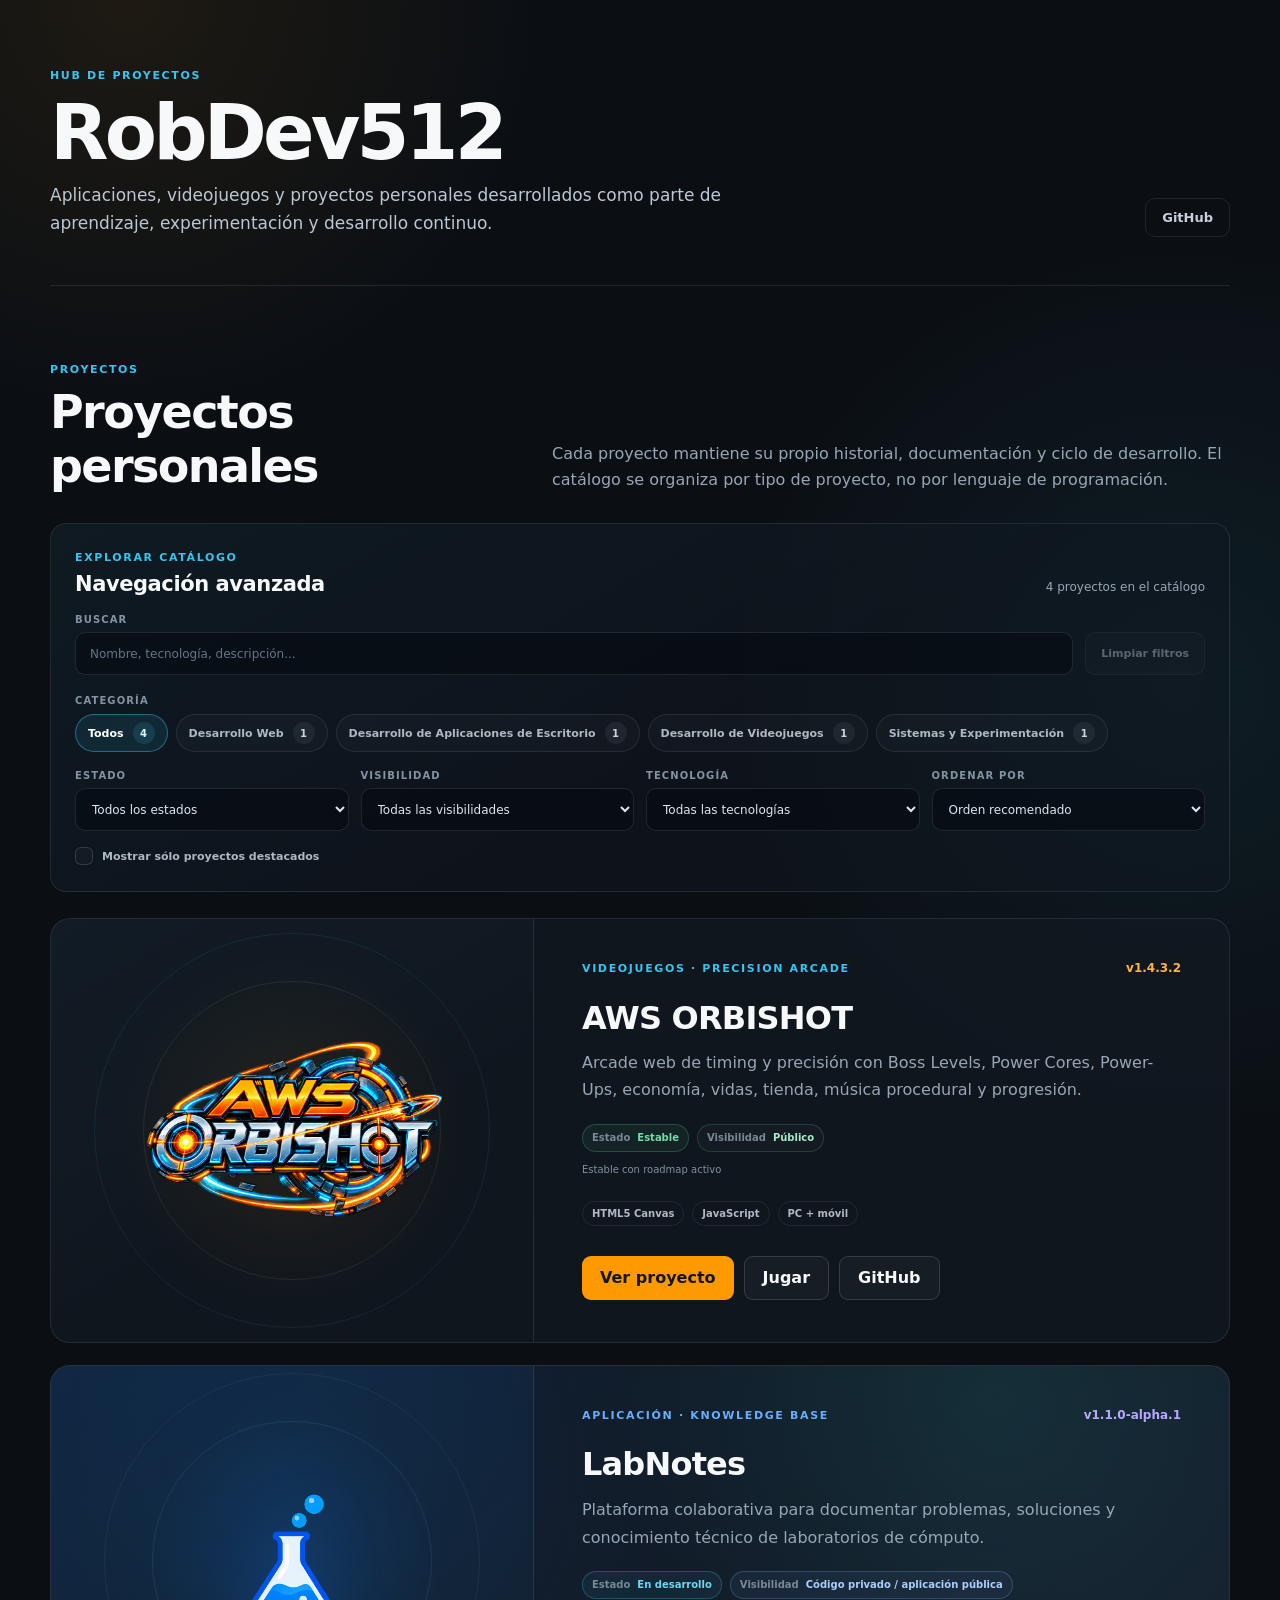
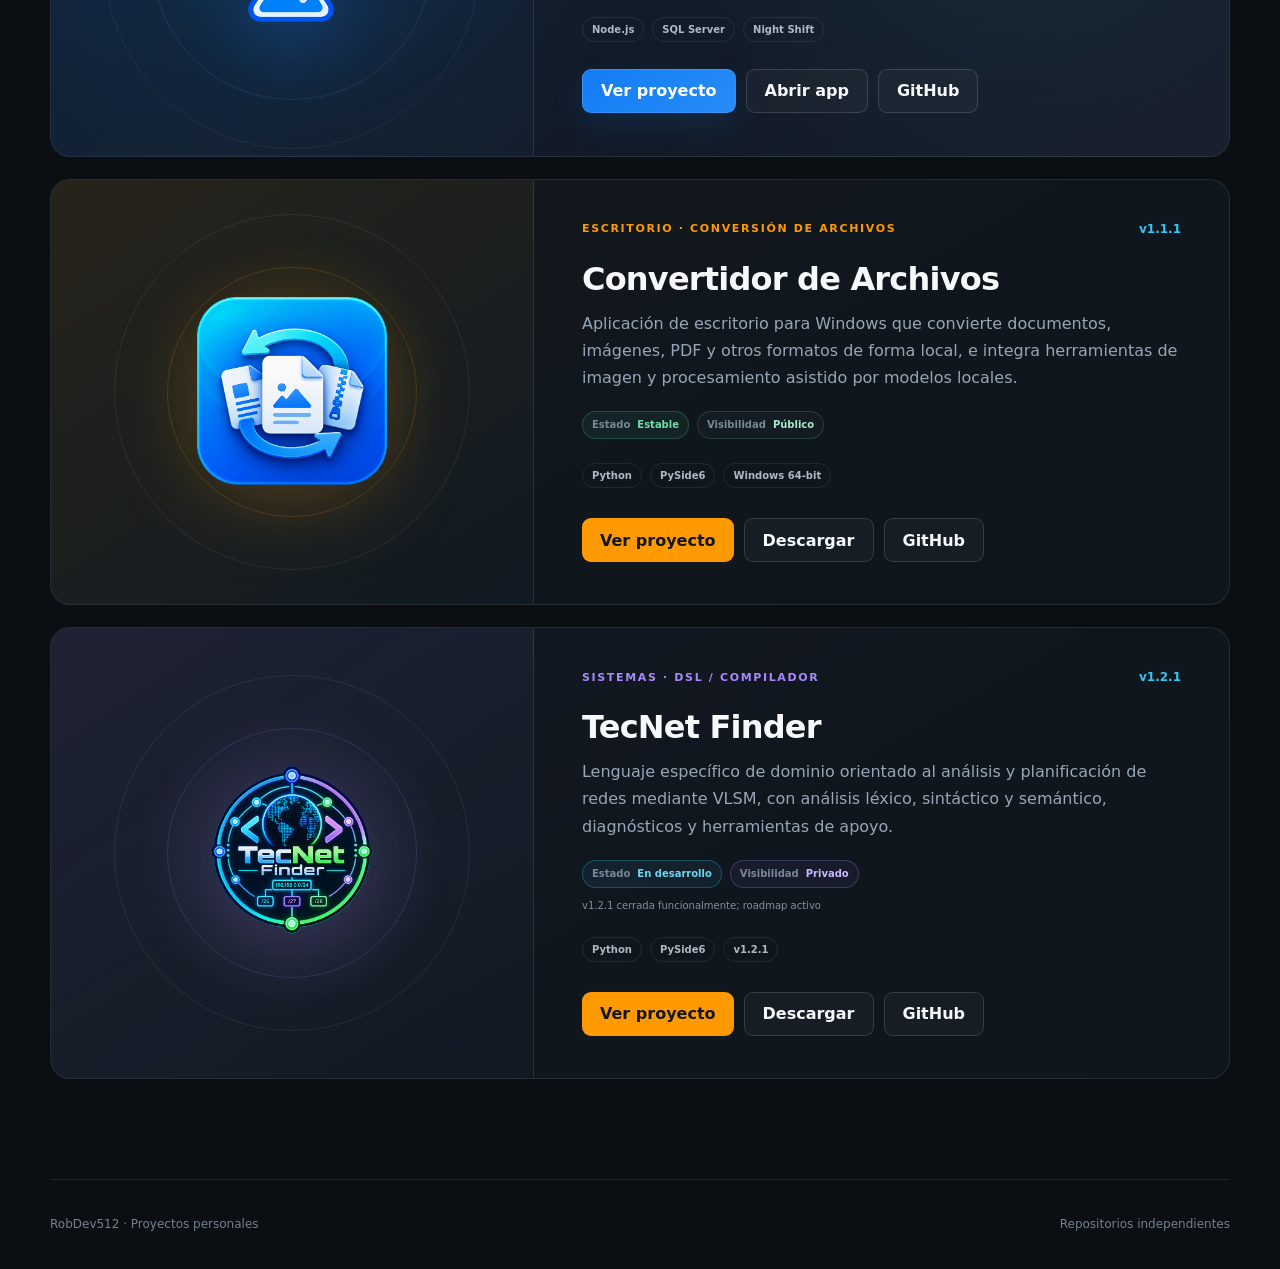
==== commit f68ab61b: "feat(hub): add advanced catalog navigation" ====
--- a/index.html
+++ b/index.html
@@ -121,7 +121,7 @@
             </span>
 
             <h2 id="catalogFiltersTitle">
-              Categorías
+              Navegación avanzada
             </h2>
 
           </div>
@@ -138,10 +138,46 @@
         </div>
 
 
+        <div class="catalog-search-row">
+
+          <label
+            class="catalog-search"
+            for="catalogSearch"
+          >
+
+            <span>
+              Buscar
+            </span>
+
+            <input
+              id="catalogSearch"
+              type="search"
+              placeholder="Nombre, tecnología, descripción..."
+              autocomplete="off"
+            >
+
+          </label>
+
+
+          <button
+            class="catalog-reset"
+            id="resetCatalogFilters"
+            type="button"
+          >
+            Limpiar filtros
+          </button>
+
+        </div>
+
+
         <nav
           class="category-nav"
           aria-label="Filtrar proyectos por categoría"
         >
+
+          <span class="control-label">
+            Categoría
+          </span>
 
           <div
             class="category-filters"
@@ -160,6 +196,102 @@
 
         </nav>
 
+
+        <div class="advanced-filter-grid">
+
+          <label class="catalog-field">
+
+            <span>
+              Estado
+            </span>
+
+            <select id="statusFilter">
+              <option value="">
+                Todos los estados
+              </option>
+            </select>
+
+          </label>
+
+
+          <label class="catalog-field">
+
+            <span>
+              Visibilidad
+            </span>
+
+            <select id="visibilityFilter">
+              <option value="">
+                Todas las visibilidades
+              </option>
+            </select>
+
+          </label>
+
+
+          <label class="catalog-field">
+
+            <span>
+              Tecnología
+            </span>
+
+            <select id="technologyFilter">
+              <option value="">
+                Todas las tecnologías
+              </option>
+            </select>
+
+          </label>
+
+
+          <label class="catalog-field">
+
+            <span>
+              Ordenar por
+            </span>
+
+            <select id="sortOrder">
+              <option value="curated">
+                Orden recomendado
+              </option>
+
+              <option value="recent">
+                Más recientes
+              </option>
+
+              <option value="featured">
+                Destacados primero
+              </option>
+
+              <option value="name-asc">
+                Nombre A–Z
+              </option>
+
+              <option value="name-desc">
+                Nombre Z–A
+              </option>
+            </select>
+
+          </label>
+
+        </div>
+
+
+        <label class="featured-filter">
+
+          <input
+            id="featuredOnly"
+            type="checkbox"
+          >
+
+          <span class="featured-filter-box"></span>
+
+          <span>
+            Mostrar sólo proyectos destacados
+          </span>
+
+        </label>
+
       </section>
 
 
--- a/styles.css
+++ b/styles.css
@@ -495,6 +495,184 @@
   line-height: 1.7;
 }
 
+/* =========================================================
+   PROJECT STATE & VISIBILITY
+   ========================================================= */
+
+.project-state {
+  display: flex;
+  flex-wrap: wrap;
+  align-items: center;
+
+  gap: 8px;
+
+  margin-top: 20px;
+}
+
+.project-state-pill {
+  min-height: 28px;
+
+  display: inline-flex;
+  align-items: center;
+
+  gap: 7px;
+
+  padding: 5px 9px;
+
+  border: 1px solid var(--line);
+  border-radius: 999px;
+
+  background:
+    rgba(255, 255, 255, .025);
+
+  font-size: 10px;
+  line-height: 1;
+}
+
+.project-state-key {
+  color: #788898;
+
+  font-weight: 750;
+}
+
+.project-state-pill strong {
+  color: #d7e0e8;
+
+  font-weight: 900;
+}
+
+.project-status-stable {
+  border-color:
+    rgba(82, 211, 153, .25);
+
+  background:
+    rgba(82, 211, 153, .07);
+}
+
+.project-status-stable strong {
+  color: #73dda7;
+}
+
+.project-status-development {
+  border-color:
+    rgba(54, 197, 240, .28);
+
+  background:
+    rgba(54, 197, 240, .07);
+}
+
+.project-status-development strong {
+  color: #6ed6f5;
+}
+
+.project-status-experimental {
+  border-color:
+    rgba(167, 139, 250, .3);
+
+  background:
+    rgba(167, 139, 250, .08);
+}
+
+.project-status-experimental strong {
+  color: #c1adff;
+}
+
+.project-status-paused {
+  border-color:
+    rgba(245, 196, 81, .3);
+
+  background:
+    rgba(245, 196, 81, .07);
+}
+
+.project-status-paused strong {
+  color: #f5cc6c;
+}
+
+.project-status-completed {
+  border-color:
+    rgba(66, 211, 190, .26);
+
+  background:
+    rgba(66, 211, 190, .07);
+}
+
+.project-status-completed strong {
+  color: #69dcc8;
+}
+
+.project-status-archived {
+  border-color:
+    rgba(151, 166, 182, .2);
+
+  background:
+    rgba(151, 166, 182, .05);
+}
+
+.project-status-archived strong {
+  color: #a8b5c1;
+}
+
+.project-visibility-public {
+  border-color:
+    rgba(82, 211, 153, .2);
+}
+
+.project-visibility-public strong {
+  color: #a8eac5;
+}
+
+.project-visibility-private-code-public-app {
+  border-color:
+    rgba(105, 174, 252, .26);
+
+  background:
+    linear-gradient(
+      135deg,
+      rgba(105, 174, 252, .07),
+      rgba(167, 139, 250, .055)
+    );
+}
+
+.project-visibility-private-code-public-app strong {
+  color: #a9cfff;
+}
+
+.project-visibility-private {
+  border-color:
+    rgba(167, 139, 250, .26);
+
+  background:
+    rgba(167, 139, 250, .055);
+}
+
+.project-visibility-private strong {
+  color: #c7b7ff;
+}
+
+.project-visibility-local {
+  border-color:
+    rgba(151, 166, 182, .2);
+
+  background:
+    rgba(151, 166, 182, .04);
+}
+
+.project-visibility-local strong {
+  color: #b4c0cb;
+}
+
+.project-state-detail {
+  flex: 1 1 100%;
+
+  margin-top: 2px;
+
+  color: #7f90a0;
+
+  font-size: 10px;
+  line-height: 1.5;
+}
+
 .project-tags {
   display: flex;
   flex-wrap: wrap;
@@ -556,7 +734,201 @@
 
 
 /* =========================================================
-   STANDARD / PLACEHOLDER CARDS
+   STANDARD PROJECT CARDS
+   ========================================================= */
+
+.project-card-standard {
+  --standard-accent: 54, 197, 240;
+  --standard-accent-secondary: 255, 153, 0;
+
+  display: grid;
+
+  grid-template-columns:
+    minmax(330px, .82fr)
+    minmax(0, 1.18fr);
+
+  min-height: 360px;
+
+  background:
+    linear-gradient(
+      150deg,
+      rgba(var(--standard-accent), .025),
+      transparent 58%
+    ),
+    rgba(18, 25, 34, .82);
+}
+
+.project-card-standard-desktop {
+  --standard-accent: 255, 153, 0;
+  --standard-accent-secondary: 54, 197, 240;
+}
+
+.project-card-standard-systems {
+  --standard-accent: 167, 139, 250;
+  --standard-accent-secondary: 54, 197, 240;
+}
+
+.standard-card-visual {
+  position: relative;
+
+  min-height: 360px;
+
+  overflow: hidden;
+
+  display: flex;
+  flex-direction: column;
+  align-items: center;
+  justify-content: center;
+
+  gap: 22px;
+
+  padding: 34px;
+
+  border-right: 1px solid var(--line);
+
+  background:
+    radial-gradient(
+      circle at center,
+      rgba(var(--standard-accent), .14),
+      transparent 46%
+    ),
+    linear-gradient(
+      145deg,
+      rgba(var(--standard-accent), .08),
+      rgba(var(--standard-accent-secondary), .025)
+    );
+}
+
+.standard-card-orbit {
+  position: absolute;
+
+  border: 1px solid rgba(255, 255, 255, .07);
+  border-radius: 50%;
+
+  pointer-events: none;
+}
+
+.standard-card-orbit.orbit-one {
+  width: 52%;
+
+  aspect-ratio: 1;
+
+  border-color:
+    rgba(var(--standard-accent), .17);
+}
+
+.standard-card-orbit.orbit-two {
+  width: 74%;
+
+  aspect-ratio: 1;
+}
+
+.standard-card-logo {
+  position: relative;
+  z-index: 2;
+
+  width: min(210px, 66%);
+  max-height: 190px;
+
+  object-fit: contain;
+
+  filter:
+    drop-shadow(
+      0 18px 42px
+      rgba(var(--standard-accent), .16)
+    );
+}
+
+.standard-card-mark {
+  position: relative;
+  z-index: 2;
+
+  width: 128px;
+  height: 128px;
+
+  display: grid;
+  place-items: center;
+
+  border:
+    1px solid
+    rgba(var(--standard-accent), .34);
+
+  border-radius: 30px;
+
+  color: #ffffff;
+
+  background:
+    linear-gradient(
+      145deg,
+      rgba(var(--standard-accent), .22),
+      rgba(255, 255, 255, .025)
+    );
+
+  box-shadow:
+    0 20px 60px
+    rgba(var(--standard-accent), .09);
+
+  font-size: 38px;
+  font-weight: 950;
+
+  letter-spacing: -.05em;
+}
+
+.standard-card-category {
+  position: relative;
+  z-index: 2;
+
+  max-width: 250px;
+
+  color: #91a3b4;
+
+  font-size: 10px;
+  font-weight: 900;
+
+  letter-spacing: .12em;
+  line-height: 1.5;
+
+  text-align: center;
+  text-transform: uppercase;
+}
+
+.standard-card-copy {
+  display: flex;
+  flex-direction: column;
+  justify-content: center;
+
+  padding: 42px 48px;
+}
+
+.standard-card-copy h3 {
+  margin: 24px 0 12px;
+
+  font-size: 32px;
+
+  letter-spacing: -.025em;
+}
+
+.standard-card-copy > p {
+  margin: 0;
+
+  color: var(--muted);
+
+  line-height: 1.7;
+}
+
+.project-card-standard .project-type {
+  color:
+    rgb(var(--standard-accent));
+}
+
+.project-card-standard .project-version {
+  color:
+    rgb(var(--standard-accent-secondary));
+}
+
+
+/* =========================================================
+   PLACEHOLDER / EMPTY CARDS
    ========================================================= */
 
 .project-card-placeholder {
@@ -687,6 +1059,18 @@
     border-bottom: 1px solid var(--line);
   }
 
+  .project-card-standard {
+    grid-template-columns: 1fr;
+  }
+
+  .standard-card-visual {
+    min-height: 260px;
+
+    border-right: 0;
+
+    border-bottom: 1px solid var(--line);
+  }
+
 }
 
 
@@ -735,6 +1119,34 @@
     padding: 28px 24px 30px;
   }
 
+  .standard-card-visual {
+    min-height: 220px;
+
+    padding: 26px;
+  }
+
+  .standard-card-logo {
+    width: min(175px, 62%);
+    max-height: 150px;
+  }
+
+  .standard-card-mark {
+    width: 104px;
+    height: 104px;
+
+    border-radius: 25px;
+
+    font-size: 32px;
+  }
+
+  .standard-card-copy {
+    padding: 28px 24px 30px;
+  }
+
+  .standard-card-copy h3 {
+    font-size: 28px;
+  }
+
   .project-meta {
     align-items: flex-start;
 
@@ -747,6 +1159,14 @@
     font-size: 28px;
   }
 
+  .project-state {
+    align-items: flex-start;
+  }
+
+  .project-state-pill {
+    min-height: 30px;
+  }
+
   .project-actions {
     display: grid;
 
@@ -767,3 +1187,252 @@
   }
 
 }
+
+
+/* =========================================================
+   PHASE 5 · ADVANCED CATALOG CONTROLS
+   ========================================================= */
+
+.catalog-search-row {
+  display: grid;
+
+  grid-template-columns:
+    minmax(0, 1fr)
+    auto;
+
+  gap: 12px;
+
+  align-items: end;
+
+  margin-bottom: 20px;
+}
+
+.catalog-search,
+.catalog-field {
+  display: grid;
+
+  gap: 7px;
+}
+
+.catalog-search > span,
+.catalog-field > span,
+.control-label {
+  color: #8393a3;
+
+  font-size: 10px;
+  font-weight: 900;
+
+  letter-spacing: .11em;
+
+  text-transform: uppercase;
+}
+
+.catalog-search input,
+.catalog-field select {
+  width: 100%;
+  min-height: 43px;
+
+  border: 1px solid rgba(255, 255, 255, .1);
+  border-radius: 10px;
+
+  color: #dce6ef;
+
+  background:
+    rgba(7, 12, 18, .66);
+
+  font: inherit;
+  font-size: 12px;
+
+  outline: none;
+
+  transition:
+    border-color .15s ease,
+    background .15s ease,
+    box-shadow .15s ease;
+}
+
+.catalog-search input {
+  padding: 0 14px;
+}
+
+.catalog-field select {
+  padding: 0 34px 0 12px;
+
+  cursor: pointer;
+}
+
+.catalog-search input::placeholder {
+  color: #667687;
+}
+
+.catalog-search input:focus,
+.catalog-field select:focus {
+  border-color:
+    rgba(54, 197, 240, .48);
+
+  background:
+    rgba(9, 16, 23, .88);
+
+  box-shadow:
+    0 0 0 3px
+    rgba(54, 197, 240, .07);
+}
+
+.catalog-reset {
+  min-height: 43px;
+
+  padding: 0 15px;
+
+  border: 1px solid rgba(255, 255, 255, .11);
+  border-radius: 10px;
+
+  color: #c4cfda;
+
+  background:
+    rgba(255, 255, 255, .035);
+
+  cursor: pointer;
+
+  font: inherit;
+  font-size: 11px;
+  font-weight: 850;
+
+  transition:
+    color .15s ease,
+    border-color .15s ease,
+    background .15s ease;
+}
+
+.catalog-reset:hover:not(:disabled) {
+  color: #ffffff;
+
+  border-color:
+    rgba(255, 153, 0, .34);
+
+  background:
+    rgba(255, 153, 0, .06);
+}
+
+.catalog-reset:disabled {
+  cursor: default;
+
+  opacity: .42;
+}
+
+.category-nav {
+  display: grid;
+
+  gap: 8px;
+}
+
+.advanced-filter-grid {
+  display: grid;
+
+  grid-template-columns:
+    repeat(4, minmax(0, 1fr));
+
+  gap: 12px;
+
+  margin-top: 18px;
+}
+
+.featured-filter {
+  width: fit-content;
+
+  display: inline-flex;
+  align-items: center;
+
+  gap: 9px;
+
+  margin-top: 16px;
+
+  color: #aeb9c5;
+
+  cursor: pointer;
+
+  font-size: 11px;
+  font-weight: 750;
+}
+
+.featured-filter input {
+  position: absolute;
+
+  width: 1px;
+  height: 1px;
+
+  overflow: hidden;
+
+  opacity: 0;
+}
+
+.featured-filter-box {
+  width: 18px;
+  height: 18px;
+
+  display: grid;
+  place-items: center;
+
+  border: 1px solid rgba(255, 255, 255, .14);
+  border-radius: 6px;
+
+  background:
+    rgba(255, 255, 255, .025);
+
+  transition:
+    border-color .15s ease,
+    background .15s ease;
+}
+
+.featured-filter input:checked +
+.featured-filter-box {
+  border-color:
+    rgba(54, 197, 240, .5);
+
+  background:
+    rgba(54, 197, 240, .15);
+}
+
+.featured-filter input:checked +
+.featured-filter-box::after {
+  content: "✓";
+
+  color: #9ce9ff;
+
+  font-size: 12px;
+  font-weight: 950;
+}
+
+.featured-filter input:focus-visible +
+.featured-filter-box {
+  outline: 2px solid var(--cyan);
+  outline-offset: 3px;
+}
+
+@media (max-width: 980px) {
+
+  .advanced-filter-grid {
+    grid-template-columns:
+      repeat(2, minmax(0, 1fr));
+  }
+
+}
+
+@media (max-width: 680px) {
+
+  .catalog-search-row {
+    grid-template-columns: 1fr;
+  }
+
+  .catalog-reset {
+    width: 100%;
+  }
+
+  .advanced-filter-grid {
+    grid-template-columns: 1fr;
+  }
+
+  .featured-filter {
+    width: 100%;
+  }
+
+}
--- a/labnotes-card.css
+++ b/labnotes-card.css
@@ -11,6 +11,7 @@
     "logo meta"
     "logo title"
     "logo description"
+    "logo state"
     "logo tags"
     "logo actions";
 
@@ -235,13 +236,27 @@
 }
 
 
+.project-card-labnotes .labnotes-state {
+  grid-area: state;
+
+  position: relative;
+  z-index: 1;
+
+  margin-top: 18px;
+
+  padding:
+    0
+    48px;
+}
+
+
 .project-card-labnotes .project-tags {
   grid-area: tags;
 
   position: relative;
   z-index: 1;
 
-  margin-top: 22px;
+  margin-top: 18px;
 
   padding:
     0
@@ -313,6 +328,7 @@
       "meta"
       "title"
       "description"
+      "state"
       "tags"
       "actions";
 
@@ -356,6 +372,13 @@
   }
 
 
+  .project-card-labnotes .labnotes-state {
+    padding:
+      0
+      32px;
+  }
+
+
   .project-card-labnotes .project-tags {
     padding:
       0
@@ -424,6 +447,13 @@
   }
 
 
+  .project-card-labnotes .labnotes-state {
+    padding:
+      0
+      24px;
+  }
+
+
   .project-card-labnotes .project-tags {
     padding:
       0
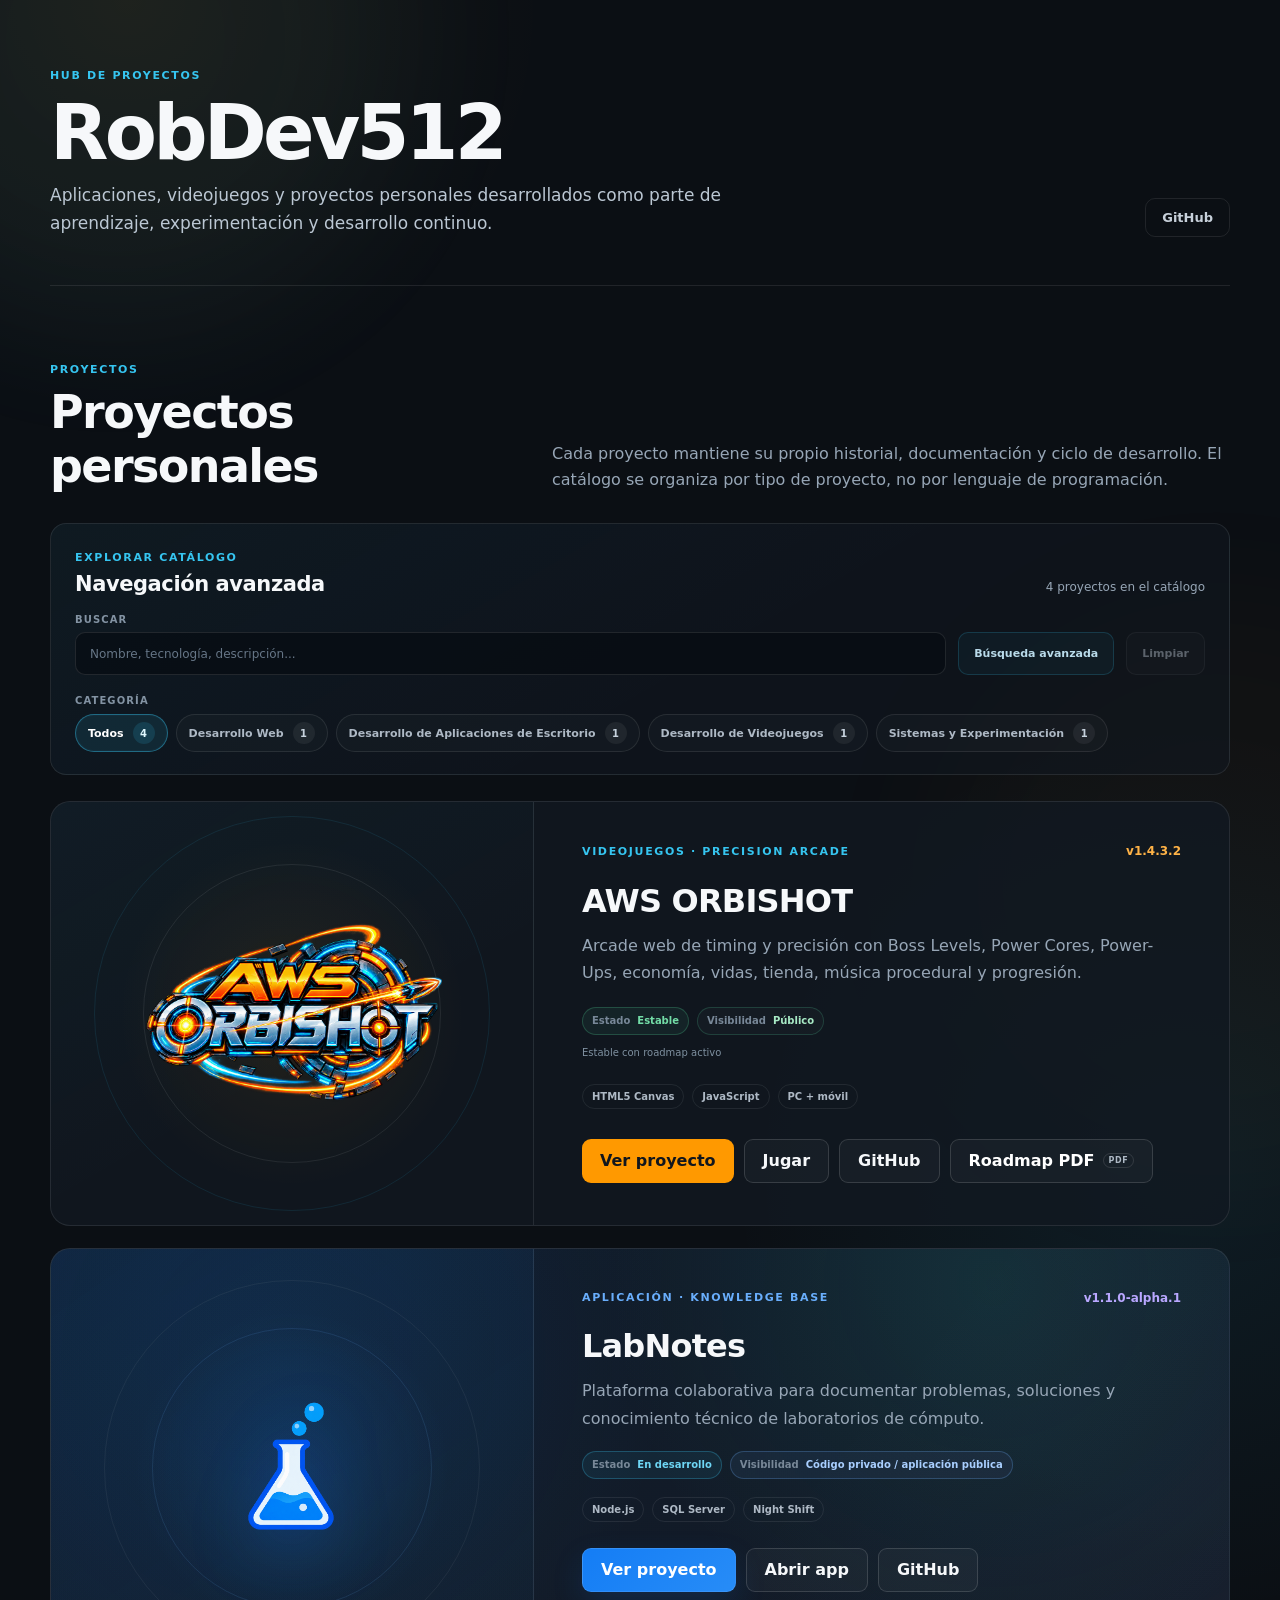
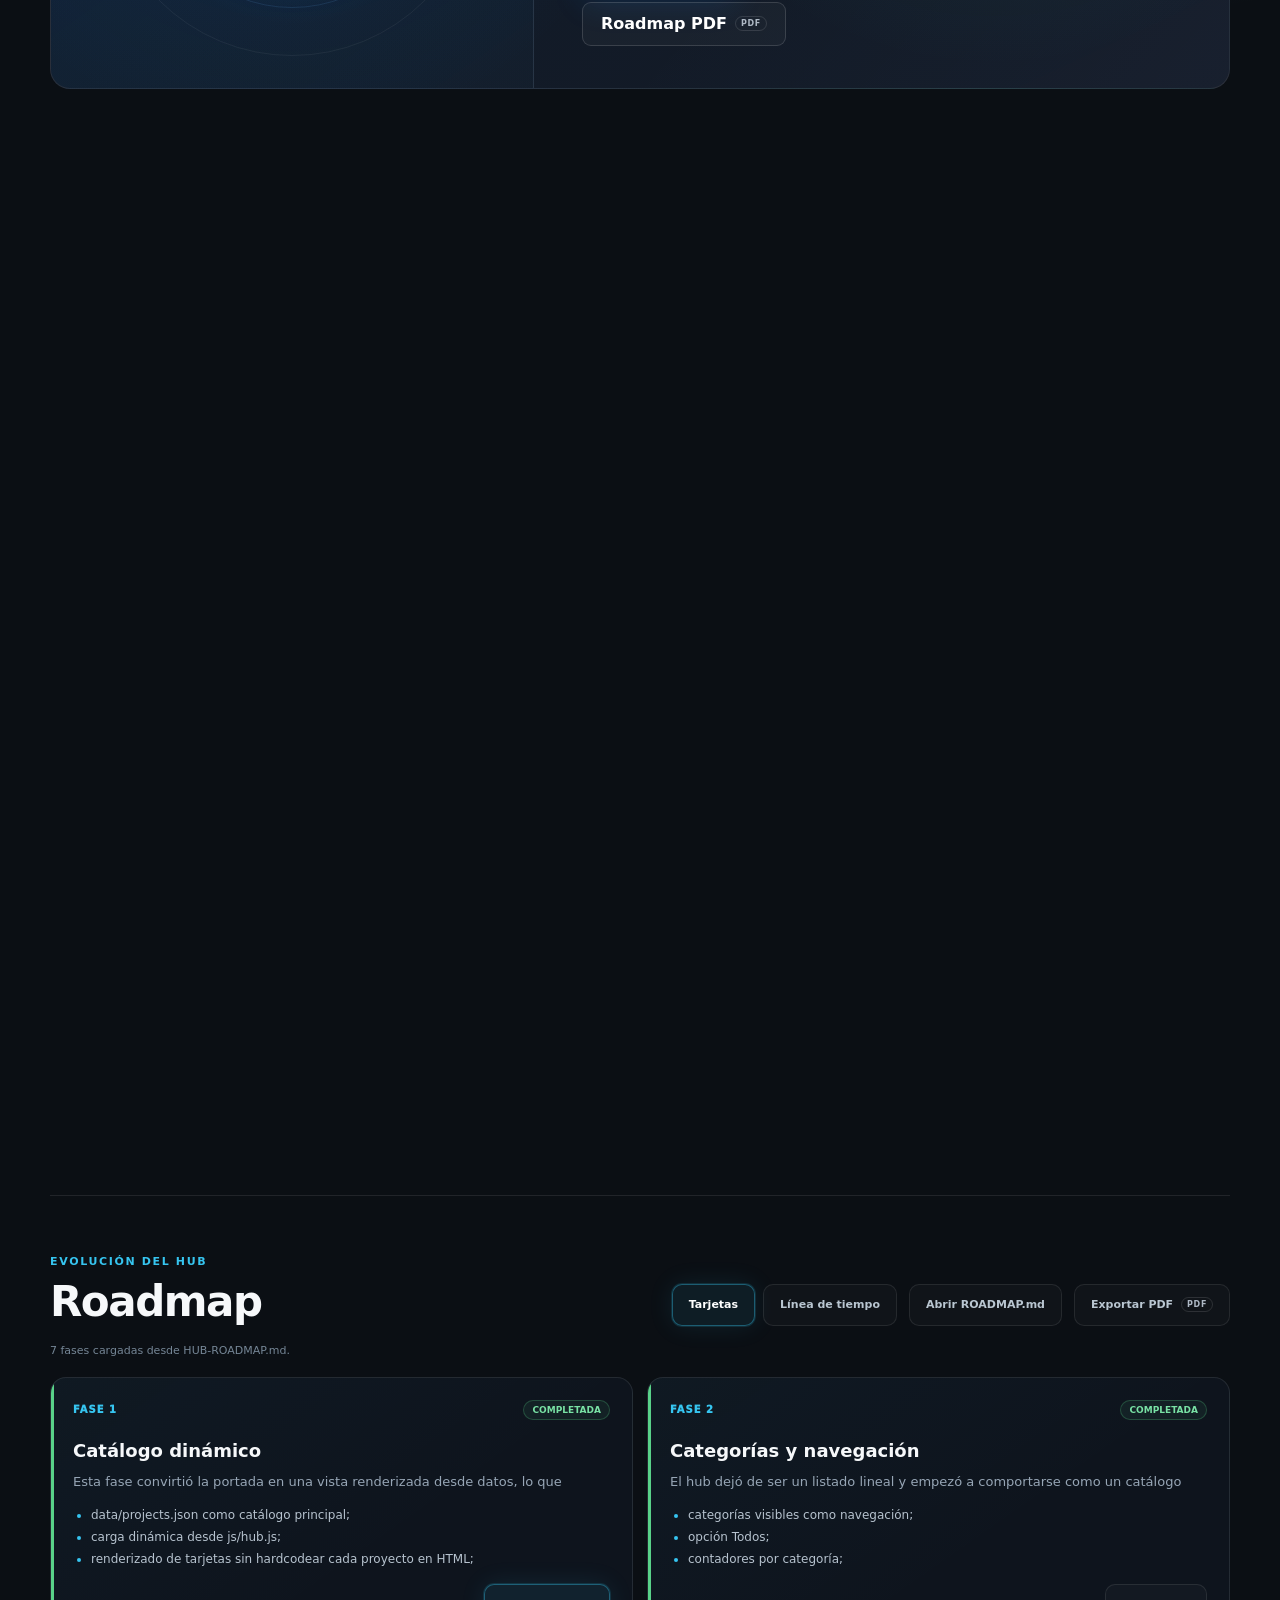
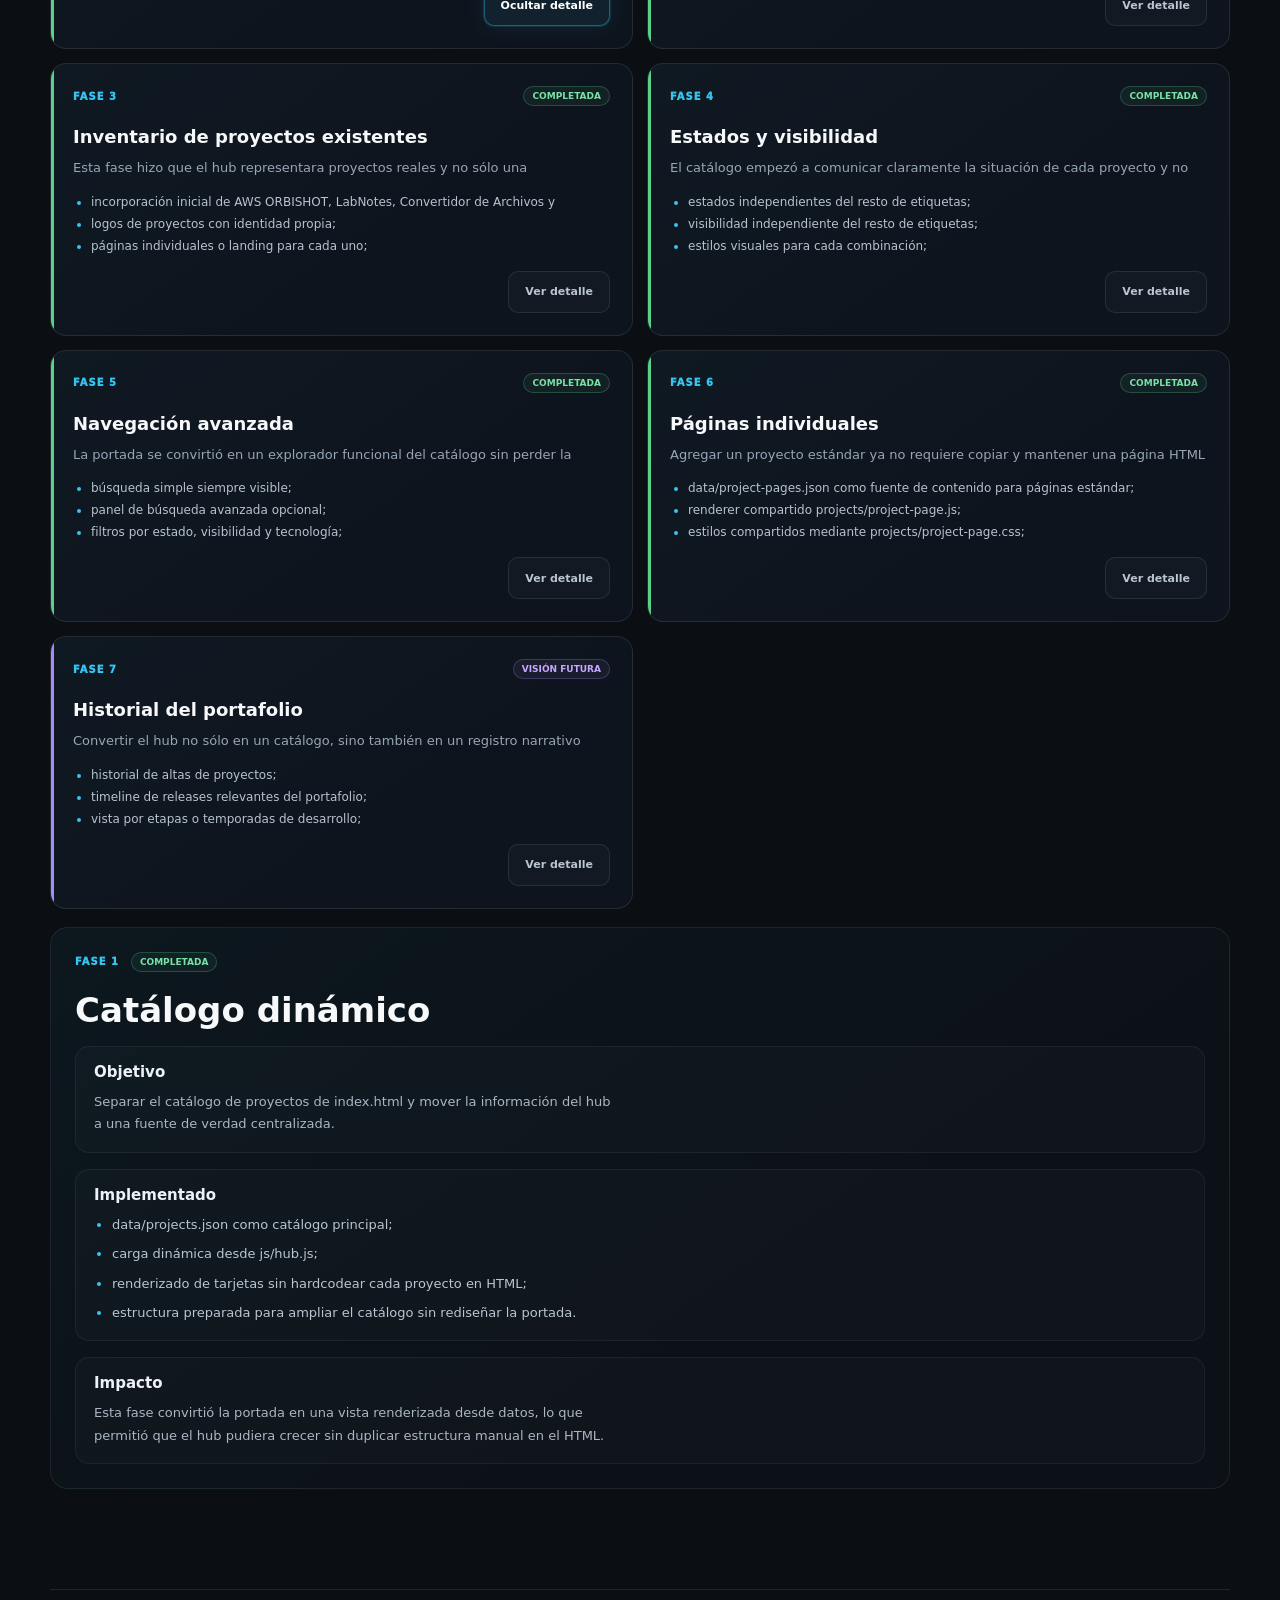
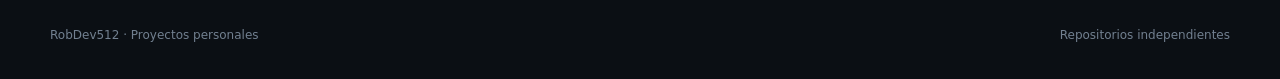
==== commit deec5b4a: "feat(hub): complete phase 6 project experience" ====
--- a/index.html
+++ b/index.html
@@ -160,11 +160,22 @@
 
 
           <button
+            class="catalog-advanced-toggle"
+            id="advancedSearchToggle"
+            type="button"
+            aria-expanded="false"
+            aria-controls="advancedCatalogPanel"
+          >
+            Búsqueda avanzada
+          </button>
+
+
+          <button
             class="catalog-reset"
             id="resetCatalogFilters"
             type="button"
           >
-            Limpiar filtros
+            Limpiar
           </button>
 
         </div>
@@ -197,100 +208,127 @@
         </nav>
 
 
-        <div class="advanced-filter-grid">
-
-          <label class="catalog-field">
+        <div
+          class="advanced-panel"
+          id="advancedCatalogPanel"
+          hidden
+        >
+
+          <div class="advanced-panel-heading">
+
+            <div>
+              <span class="catalog-kicker">
+                Filtros adicionales
+              </span>
+
+              <strong>
+                Búsqueda avanzada
+              </strong>
+            </div>
+
+            <p>
+              Combina estado, visibilidad, tecnología y ordenamiento.
+            </p>
+
+          </div>
+
+
+          <div class="advanced-filter-grid">
+
+            <label class="catalog-field">
+
+              <span>
+                Estado
+              </span>
+
+              <select id="statusFilter">
+                <option value="">
+                  Todos los estados
+                </option>
+              </select>
+
+            </label>
+
+
+            <label class="catalog-field">
+
+              <span>
+                Visibilidad
+              </span>
+
+              <select id="visibilityFilter">
+                <option value="">
+                  Todas las visibilidades
+                </option>
+              </select>
+
+            </label>
+
+
+            <label class="catalog-field">
+
+              <span>
+                Tecnología
+              </span>
+
+              <select id="technologyFilter">
+                <option value="">
+                  Todas las tecnologías
+                </option>
+              </select>
+
+            </label>
+
+
+            <label class="catalog-field">
+
+              <span>
+                Ordenar por
+              </span>
+
+              <select id="sortOrder">
+                <option value="curated">
+                  Orden recomendado
+                </option>
+
+                <option value="recent">
+                  Más recientes
+                </option>
+
+                <option value="featured">
+                  Destacados primero
+                </option>
+
+                <option value="name-asc">
+                  Nombre A–Z
+                </option>
+
+                <option value="name-desc">
+                  Nombre Z–A
+                </option>
+              </select>
+
+            </label>
+
+          </div>
+
+
+          <label class="featured-filter">
+
+            <input
+              id="featuredOnly"
+              type="checkbox"
+            >
+
+            <span class="featured-filter-box"></span>
 
             <span>
-              Estado
+              Mostrar sólo proyectos destacados
             </span>
 
-            <select id="statusFilter">
-              <option value="">
-                Todos los estados
-              </option>
-            </select>
-
           </label>
 
-
-          <label class="catalog-field">
-
-            <span>
-              Visibilidad
-            </span>
-
-            <select id="visibilityFilter">
-              <option value="">
-                Todas las visibilidades
-              </option>
-            </select>
-
-          </label>
-
-
-          <label class="catalog-field">
-
-            <span>
-              Tecnología
-            </span>
-
-            <select id="technologyFilter">
-              <option value="">
-                Todas las tecnologías
-              </option>
-            </select>
-
-          </label>
-
-
-          <label class="catalog-field">
-
-            <span>
-              Ordenar por
-            </span>
-
-            <select id="sortOrder">
-              <option value="curated">
-                Orden recomendado
-              </option>
-
-              <option value="recent">
-                Más recientes
-              </option>
-
-              <option value="featured">
-                Destacados primero
-              </option>
-
-              <option value="name-asc">
-                Nombre A–Z
-              </option>
-
-              <option value="name-desc">
-                Nombre Z–A
-              </option>
-            </select>
-
-          </label>
-
         </div>
-
-
-        <label class="featured-filter">
-
-          <input
-            id="featuredOnly"
-            type="checkbox"
-          >
-
-          <span class="featured-filter-box"></span>
-
-          <span>
-            Mostrar sólo proyectos destacados
-          </span>
-
-        </label>
 
       </section>
 
@@ -321,6 +359,148 @@
 
       </section>
 
+
+
+      <section
+        class="hub-roadmap"
+        id="hubRoadmap"
+        aria-labelledby="hubRoadmapTitle"
+      >
+
+        <div class="hub-roadmap-heading">
+
+          <div>
+
+            <span class="catalog-kicker">
+              Evolución del Hub
+            </span>
+
+            <h2 id="hubRoadmapTitle">
+              Roadmap
+            </h2>
+
+          </div>
+
+
+          <div class="hub-roadmap-actions">
+
+            <div
+              class="hub-roadmap-view-toggle"
+              id="hubRoadmapViewToggle"
+              role="group"
+              aria-label="Cambiar vista del roadmap"
+            >
+
+              <button
+                class="hub-roadmap-view-button active"
+                type="button"
+                data-view="cards"
+                aria-pressed="true"
+              >
+                Tarjetas
+              </button>
+
+              <button
+                class="hub-roadmap-view-button"
+                type="button"
+                data-view="timeline"
+                aria-pressed="false"
+              >
+                Línea de tiempo
+              </button>
+
+            </div>
+
+
+            <a
+              class="hub-roadmap-link"
+              href="./docs/HUB-ROADMAP.md"
+            >
+              Abrir ROADMAP.md
+            </a>
+
+
+            <button
+              class="hub-roadmap-link hub-roadmap-pdf"
+              id="hubRoadmapPdfExport"
+              type="button"
+            >
+              Exportar PDF
+            </button>
+
+          </div>
+
+        </div>
+
+
+        <p
+          class="hub-roadmap-status"
+          id="hubRoadmapStatus"
+          aria-live="polite"
+        >
+          Cargando roadmap...
+        </p>
+
+
+        <div
+          class="hub-roadmap-grid cards-view"
+          id="hubRoadmapGrid"
+        ></div>
+
+
+        <section
+          class="hub-roadmap-timeline"
+          id="hubRoadmapTimeline"
+          hidden
+        >
+
+          <div class="hub-roadmap-timeline-top">
+
+            <p>
+              Vista tipo timeline interactiva. Haz clic en una fase para ver su detalle.
+            </p>
+
+            <span class="hub-roadmap-timeline-legend">
+              Fase seleccionada resaltada
+            </span>
+
+          </div>
+
+          <div class="hub-roadmap-canvas-shell">
+            <canvas
+              id="hubRoadmapCanvas"
+              aria-label="Línea de tiempo del roadmap del Hub"
+            ></canvas>
+          </div>
+
+        </section>
+
+
+        <article
+          class="hub-roadmap-detail"
+          id="hubRoadmapDetail"
+          hidden
+        >
+
+          <div
+            class="hub-roadmap-detail-top"
+            id="hubRoadmapDetailTop"
+          ></div>
+
+          <h3 id="hubRoadmapDetailTitle">
+            Detalle de fase
+          </h3>
+
+          <div
+            class="hub-roadmap-detail-body"
+            id="hubRoadmapDetailBody"
+          ></div>
+
+        </article>
+
+      </section>
+
+
     </main>
 
 
--- a/styles.css
+++ b/styles.css
@@ -1436,3 +1436,1287 @@
   }
 
 }
+
+
+/* =========================================================
+   PHASE 5 REFINEMENT · OPTIONAL ADVANCED SEARCH
+   ========================================================= */
+
+.catalog-search-row {
+  grid-template-columns:
+    minmax(0, 1fr)
+    auto
+    auto;
+}
+
+.catalog-advanced-toggle {
+  min-height: 43px;
+
+  padding: 0 15px;
+
+  border: 1px solid rgba(54, 197, 240, .18);
+  border-radius: 10px;
+
+  color: #b9dbea;
+
+  background:
+    rgba(54, 197, 240, .045);
+
+  cursor: pointer;
+
+  font: inherit;
+  font-size: 11px;
+  font-weight: 850;
+
+  transition:
+    color .15s ease,
+    border-color .15s ease,
+    background .15s ease;
+}
+
+.catalog-advanced-toggle:hover,
+.catalog-advanced-toggle[aria-expanded="true"] {
+  color: #ffffff;
+
+  border-color:
+    rgba(54, 197, 240, .42);
+
+  background:
+    rgba(54, 197, 240, .09);
+}
+
+.advanced-panel {
+  margin-top: 18px;
+  padding: 20px;
+
+  border: 1px solid rgba(255, 255, 255, .075);
+  border-radius: 14px;
+
+  background:
+    linear-gradient(
+      145deg,
+      rgba(54, 197, 240, .03),
+      transparent 60%
+    ),
+    rgba(8, 14, 20, .32);
+}
+
+.advanced-panel[hidden] {
+  display: none;
+}
+
+.advanced-panel-heading {
+  display: flex;
+  align-items: flex-end;
+  justify-content: space-between;
+
+  gap: 24px;
+
+  margin-bottom: 18px;
+}
+
+.advanced-panel-heading strong {
+  display: block;
+
+  margin-top: 5px;
+
+  color: #e9f0f6;
+
+  font-size: 15px;
+}
+
+.advanced-panel-heading p {
+  max-width: 470px;
+
+  margin: 0;
+
+  color: #778899;
+
+  font-size: 11px;
+  line-height: 1.55;
+}
+
+
+/* =========================================================
+   HUB ROADMAP
+   ========================================================= */
+
+.hub-roadmap {
+  margin-top: 76px;
+  padding-top: 54px;
+
+  border-top: 1px solid var(--line);
+}
+
+.hub-roadmap-heading {
+  display: flex;
+  align-items: flex-end;
+  justify-content: space-between;
+
+  gap: 30px;
+}
+
+.hub-roadmap-heading h2 {
+  margin: 8px 0 0;
+
+  font-size: clamp(
+    28px,
+    4vw,
+    42px
+  );
+
+  letter-spacing: -.035em;
+}
+
+.hub-roadmap-actions {
+  display: flex;
+  align-items: center;
+  gap: 12px;
+  flex-wrap: wrap;
+  justify-content: flex-end;
+}
+
+.hub-roadmap-view-toggle {
+  display: inline-flex;
+  align-items: center;
+  gap: 8px;
+  flex-wrap: wrap;
+}
+
+.hub-roadmap-view-button,
+.hub-roadmap-link,
+.hub-roadmap-detail-button {
+  min-height: 42px;
+
+  padding: 0 16px;
+
+  border: 1px solid var(--line);
+  border-radius: 10px;
+
+  color: #b9c6d1;
+
+  background:
+    rgba(255, 255, 255, .025);
+
+  text-decoration: none;
+
+  cursor: pointer;
+
+  font: inherit;
+  font-size: 11px;
+  font-weight: 850;
+}
+
+.hub-roadmap-view-button:hover,
+.hub-roadmap-view-button.active,
+.hub-roadmap-link:hover,
+.hub-roadmap-detail-button:hover,
+.hub-roadmap-detail-button.active {
+  color: #ffffff;
+
+  border-color:
+    rgba(54, 197, 240, .38);
+
+  background:
+    rgba(54, 197, 240, .08);
+}
+
+.hub-roadmap-link {
+  display: inline-flex;
+  align-items: center;
+  justify-content: center;
+}
+
+.hub-roadmap-status {
+  margin: 18px 0 20px;
+
+  color: #758696;
+
+  font-size: 11px;
+}
+
+.hub-roadmap-grid {
+  display: grid;
+  gap: 14px;
+}
+
+.hub-roadmap-grid.cards-view {
+  grid-template-columns:
+    repeat(2, minmax(0, 1fr));
+}
+
+.hub-roadmap-grid[hidden] {
+  display: none;
+}
+
+.hub-roadmap-card {
+  position: relative;
+
+  min-height: 235px;
+
+  overflow: hidden;
+
+  padding: 22px;
+
+  border: 1px solid var(--line);
+  border-radius: 16px;
+
+  background:
+    linear-gradient(
+      145deg,
+      rgba(54, 197, 240, .028),
+      transparent 62%
+    ),
+    rgba(17, 25, 34, .68);
+}
+
+.hub-roadmap-card::before {
+  content: "";
+
+  position: absolute;
+  inset: 0 auto 0 0;
+
+  width: 3px;
+
+  background:
+    rgba(124, 139, 153, .34);
+}
+
+.hub-roadmap-card-completed::before {
+  background: #59d289 !important;
+}
+
+.hub-roadmap-card-next::before {
+  background: var(--orange) !important;
+}
+
+.hub-roadmap-card-partial::before {
+  background: var(--cyan) !important;
+}
+
+.hub-roadmap-card-vision::before {
+  background: #a78bfa !important;
+}
+
+.hub-roadmap-card-top {
+  display: flex;
+  align-items: center;
+  justify-content: space-between;
+
+  gap: 12px;
+}
+
+.hub-roadmap-phase {
+  color: var(--cyan);
+
+  font-size: 10px;
+  font-weight: 950;
+
+  letter-spacing: .1em;
+
+  text-transform: uppercase;
+}
+
+.hub-roadmap-state {
+  padding: 4px 8px;
+
+  border: 1px solid var(--line);
+  border-radius: 999px;
+
+  color: #aab6c0;
+
+  font-size: 9px;
+  font-weight: 900;
+
+  text-transform: uppercase;
+}
+
+.hub-roadmap-state-completed {
+  color: #79e2a5;
+
+  border-color:
+    rgba(89, 210, 137, .25);
+
+  background:
+    rgba(89, 210, 137, .07);
+}
+
+.hub-roadmap-state-next {
+  color: #ffc96e;
+
+  border-color:
+    rgba(255, 153, 0, .28);
+
+  background:
+    rgba(255, 153, 0, .07);
+}
+
+.hub-roadmap-state-partial {
+  color: #8bdff8;
+
+  border-color:
+    rgba(54, 197, 240, .25);
+
+  background:
+    rgba(54, 197, 240, .07);
+}
+
+.hub-roadmap-state-vision {
+  color: #c6a8ff;
+
+  border-color:
+    rgba(167, 139, 250, .26);
+
+  background:
+    rgba(167, 139, 250, .07);
+}
+
+.hub-roadmap-card h3 {
+  margin: 20px 0 10px;
+
+  font-size: 18px;
+}
+
+.hub-roadmap-card p {
+  margin: 0;
+
+  color: var(--muted);
+
+  font-size: 13px;
+  line-height: 1.65;
+}
+
+.hub-roadmap-highlights {
+  display: grid;
+  gap: 8px;
+
+  margin: 16px 0 0;
+  padding-left: 18px;
+
+  color: #b7c3cf;
+
+  font-size: 12px;
+}
+
+.hub-roadmap-highlights li::marker {
+  color: var(--cyan);
+}
+
+.hub-roadmap-card-footer {
+  display: flex;
+  align-items: center;
+  justify-content: flex-end;
+
+  margin-top: 18px;
+}
+
+/* Timeline */
+
+.hub-roadmap-timeline {
+  padding: 18px 20px 22px;
+
+  border: 1px solid rgba(255, 255, 255, .08);
+  border-radius: 18px;
+
+  background:
+    linear-gradient(
+      145deg,
+      rgba(54, 197, 240, .03),
+      transparent 65%
+    ),
+    rgba(12, 18, 26, .68);
+}
+
+.hub-roadmap-timeline[hidden] {
+  display: none;
+}
+
+.hub-roadmap-timeline-top {
+  display: flex;
+  align-items: center;
+  justify-content: space-between;
+  gap: 16px;
+  flex-wrap: wrap;
+
+  margin-bottom: 14px;
+}
+
+.hub-roadmap-timeline-top p,
+.hub-roadmap-timeline-legend {
+  margin: 0;
+
+  color: #93a5b5;
+
+  font-size: 11px;
+  line-height: 1.6;
+}
+
+.hub-roadmap-canvas-shell {
+  overflow-x: auto;
+  overflow-y: hidden;
+
+  padding-bottom: 6px;
+}
+
+#hubRoadmapCanvas {
+  display: block;
+}
+
+/* Detail */
+
+.hub-roadmap-detail {
+  margin-top: 18px;
+  padding: 24px;
+
+  border: 1px solid rgba(255, 255, 255, .08);
+  border-radius: 18px;
+
+  background:
+    linear-gradient(
+      145deg,
+      rgba(54, 197, 240, .03),
+      transparent 65%
+    ),
+    rgba(12, 18, 26, .72);
+}
+
+.hub-roadmap-detail-top {
+  display: flex;
+  align-items: center;
+  gap: 12px;
+  flex-wrap: wrap;
+}
+
+.hub-roadmap-detail h3 {
+  margin: 18px 0 16px;
+
+  font-size: clamp(
+    24px,
+    3vw,
+    34px
+  );
+}
+
+.hub-roadmap-detail-body {
+  display: grid;
+  gap: 16px;
+}
+
+.hub-roadmap-detail-section {
+  padding: 16px 18px;
+
+  border: 1px solid rgba(255, 255, 255, .06);
+  border-radius: 14px;
+
+  background:
+    rgba(255, 255, 255, .018);
+}
+
+.hub-roadmap-detail-section h4 {
+  margin: 0 0 10px;
+
+  color: #ecf2f8;
+
+  font-size: 15px;
+}
+
+.hub-roadmap-detail-section p {
+  margin: 0;
+
+  color: #aab7c3;
+
+  font-size: 13px;
+  line-height: 1.75;
+}
+
+.hub-roadmap-detail-section ul {
+  display: grid;
+  gap: 8px;
+
+  margin: 0;
+  padding-left: 18px;
+
+  color: #b9c6d1;
+
+  font-size: 13px;
+  line-height: 1.65;
+}
+
+.hub-roadmap-detail-section li::marker {
+  color: var(--cyan);
+}
+
+@media (max-width: 980px) {
+
+  .hub-roadmap-grid.cards-view {
+    grid-template-columns: 1fr;
+  }
+
+}
+
+@media (max-width: 780px) {
+
+  .catalog-search-row {
+    grid-template-columns: 1fr;
+  }
+
+  .catalog-advanced-toggle,
+  .catalog-reset {
+    width: 100%;
+  }
+
+  .advanced-panel-heading,
+  .hub-roadmap-heading {
+    align-items: flex-start;
+
+    flex-direction: column;
+  }
+
+  .hub-roadmap-actions {
+    width: 100%;
+
+    align-items: flex-start;
+    justify-content: flex-start;
+
+    flex-direction: column;
+  }
+
+  .hub-roadmap-view-toggle {
+    width: 100%;
+  }
+
+  .hub-roadmap-view-button,
+  .hub-roadmap-link {
+    width: 100%;
+  }
+
+  .hub-roadmap-timeline-top,
+  .hub-roadmap-detail-top {
+    flex-direction: column;
+    align-items: flex-start;
+  }
+
+}
+
+
+/* =========================================================
+   PHASE 6 · INTERACTION & MOTION POLISH
+   ========================================================= */
+
+:root {
+  --ease-spring:
+    cubic-bezier(.2, .8, .2, 1);
+}
+
+
+.btn,
+.github-link,
+.category-filter,
+.catalog-reset,
+.catalog-advanced-toggle,
+.catalog-field select,
+.catalog-search input,
+.hub-roadmap-view-button,
+.hub-roadmap-link,
+.hub-roadmap-detail-button {
+  transition:
+    transform .18s var(--ease-spring),
+    box-shadow .22s ease,
+    border-color .22s ease,
+    background .22s ease,
+    color .22s ease,
+    filter .22s ease;
+}
+
+
+.btn:hover,
+.github-link:hover,
+.category-filter:hover,
+.catalog-reset:hover:not(:disabled),
+.catalog-advanced-toggle:hover,
+.hub-roadmap-view-button:hover,
+.hub-roadmap-link:hover,
+.hub-roadmap-detail-button:hover {
+  transform:
+    translateY(-2px);
+
+  box-shadow:
+    0 10px 26px
+    rgba(54, 197, 240, .12);
+}
+
+
+.btn:active,
+.github-link:active,
+.category-filter:active,
+.catalog-reset:active:not(:disabled),
+.catalog-advanced-toggle:active,
+.hub-roadmap-view-button:active,
+.hub-roadmap-link:active,
+.hub-roadmap-detail-button:active {
+  transform:
+    translateY(0)
+    scale(.97);
+
+  transition-duration:
+    .06s;
+}
+
+
+.btn-primary:hover,
+.project-card-featured .btn-primary:hover {
+  box-shadow:
+    0 12px 30px
+    rgba(255, 153, 0, .25),
+    0 0 0 1px
+    rgba(255, 190, 80, .2);
+
+  filter:
+    saturate(1.08)
+    brightness(1.06);
+}
+
+
+.labnotes-button:hover {
+  box-shadow:
+    0 14px 34px
+    rgba(20, 125, 245, .28),
+    0 0 28px
+    rgba(54, 197, 240, .12);
+}
+
+
+.catalog-search input:focus,
+.catalog-field select:focus {
+  transform:
+    translateY(-1px);
+
+  box-shadow:
+    0 0 0 3px
+    rgba(54, 197, 240, .08),
+    0 10px 28px
+    rgba(0, 0, 0, .16);
+}
+
+
+.project-card,
+.catalog-controls,
+.hub-roadmap-card,
+.hub-roadmap-detail {
+  position: relative;
+
+  isolation: isolate;
+
+  transition:
+    transform .22s var(--ease-spring),
+    border-color .22s ease,
+    box-shadow .22s ease;
+}
+
+
+.project-card::after,
+.catalog-controls::after,
+.hub-roadmap-card::after,
+.hub-roadmap-detail::after {
+  content: "";
+
+  position: absolute;
+  inset: 0;
+
+  z-index: -1;
+
+  pointer-events: none;
+
+  border-radius: inherit;
+
+  opacity: 0;
+
+  background:
+    radial-gradient(
+      420px circle at
+      var(--pointer-x, 50%)
+      var(--pointer-y, 50%),
+      rgba(54, 197, 240, .085),
+      transparent 44%
+    );
+
+  transition:
+    opacity .25s ease;
+}
+
+
+.project-card.pointer-active::after,
+.catalog-controls.pointer-active::after,
+.hub-roadmap-card.pointer-active::after,
+.hub-roadmap-detail.pointer-active::after {
+  opacity: 1;
+}
+
+
+.project-card:hover {
+  transform:
+    translateY(-4px);
+
+  border-color:
+    rgba(255, 255, 255, .14);
+
+  box-shadow:
+    0 18px 48px
+    rgba(0, 0, 0, .18);
+}
+
+
+.project-logo,
+.labnotes-logo,
+.standard-card-logo {
+  transition:
+    transform .28s var(--ease-spring),
+    filter .28s ease;
+}
+
+
+.project-card:hover .project-logo,
+.project-card:hover .labnotes-logo,
+.project-card:hover .standard-card-logo {
+  transform:
+    translateY(-4px)
+    scale(1.025);
+
+  filter:
+    drop-shadow(
+      0 22px 40px
+      rgba(54, 197, 240, .18)
+    );
+}
+
+
+.reveal-ready {
+  opacity: 0;
+
+  transform:
+    translateY(18px);
+
+  transition:
+    opacity .55s ease,
+    transform .55s var(--ease-spring);
+}
+
+
+.reveal-ready.reveal-visible {
+  opacity: 1;
+
+  transform:
+    translateY(0);
+}
+
+
+.hub-roadmap-view-button.active,
+.hub-roadmap-detail-button.active {
+  box-shadow:
+    0 0 0 1px
+    rgba(54, 197, 240, .14),
+    0 0 26px
+    rgba(54, 197, 240, .10);
+}
+
+
+@keyframes hubPulseGlow {
+  0%,
+  100% {
+    opacity: .58;
+  }
+
+  50% {
+    opacity: .96;
+  }
+}
+
+
+.project-version,
+.labnotes-version,
+.hub-kicker,
+.catalog-kicker {
+  animation:
+    hubPulseGlow
+    3.6s ease-in-out
+    infinite;
+}
+
+
+@media (prefers-reduced-motion: reduce) {
+
+  *,
+  *::before,
+  *::after {
+    scroll-behavior: auto !important;
+
+    animation-duration:
+      .001ms !important;
+
+    animation-iteration-count:
+      1 !important;
+
+    transition-duration:
+      .001ms !important;
+  }
+
+
+  .reveal-ready {
+    opacity: 1;
+
+    transform: none;
+  }
+
+
+  .project-card:hover,
+  .btn:hover,
+  .github-link:hover,
+  .category-filter:hover,
+  .catalog-reset:hover,
+  .catalog-advanced-toggle:hover,
+  .hub-roadmap-view-button:hover,
+  .hub-roadmap-link:hover,
+  .hub-roadmap-detail-button:hover {
+    transform: none;
+  }
+
+}
+
+
+/* =========================================================
+   PHASE 6 · EXTRA MOTION DETAILS
+   ========================================================= */
+
+.btn,
+.github-link,
+.catalog-advanced-toggle,
+.catalog-reset,
+.category-filter,
+.hub-roadmap-view-button,
+.hub-roadmap-link,
+.hub-roadmap-detail-button {
+  position: relative;
+
+  overflow: hidden;
+}
+
+
+.btn::before,
+.github-link::before,
+.catalog-advanced-toggle::before,
+.catalog-reset::before,
+.category-filter::before,
+.hub-roadmap-view-button::before,
+.hub-roadmap-link::before,
+.hub-roadmap-detail-button::before {
+  content: "";
+
+  position: absolute;
+
+  top: -35%;
+  bottom: -35%;
+
+  left: -70%;
+
+  width: 42%;
+
+  pointer-events: none;
+
+  opacity: 0;
+
+  transform:
+    skewX(-18deg);
+
+  background:
+    linear-gradient(
+      90deg,
+      transparent,
+      rgba(255, 255, 255, .18),
+      transparent
+    );
+}
+
+
+.btn:hover::before,
+.github-link:hover::before,
+.catalog-advanced-toggle:hover::before,
+.catalog-reset:hover::before,
+.category-filter:hover::before,
+.hub-roadmap-view-button:hover::before,
+.hub-roadmap-link:hover::before,
+.hub-roadmap-detail-button:hover::before {
+  opacity: 1;
+
+  animation:
+    controlShine
+    .62s ease forwards;
+}
+
+
+@keyframes controlShine {
+  from {
+    left: -70%;
+  }
+
+  to {
+    left: 135%;
+  }
+}
+
+
+.project-card:hover {
+  box-shadow:
+    0 24px 60px
+    rgba(0, 0, 0, .22),
+    0 0 34px
+    rgba(54, 197, 240, .045);
+}
+
+
+@keyframes softOrbitPulse {
+  0%,
+  100% {
+    transform:
+      scale(1);
+
+    opacity: .72;
+  }
+
+  50% {
+    transform:
+      scale(1.025);
+
+    opacity: 1;
+  }
+}
+
+
+.project-card:hover
+.standard-card-orbit,
+.project-card:hover
+.project-art::before,
+.project-card-labnotes:hover
+.labnotes-logo-shell::before {
+  animation:
+    softOrbitPulse
+    2.8s ease-in-out
+    infinite;
+}
+
+
+@media (prefers-reduced-motion: reduce) {
+
+  .btn:hover::before,
+  .github-link:hover::before,
+  .catalog-advanced-toggle:hover::before,
+  .catalog-reset:hover::before,
+  .category-filter:hover::before,
+  .hub-roadmap-view-button:hover::before,
+  .hub-roadmap-link:hover::before,
+  .hub-roadmap-detail-button:hover::before,
+  .project-card:hover
+  .standard-card-orbit,
+  .project-card:hover
+  .project-art::before,
+  .project-card-labnotes:hover
+  .labnotes-logo-shell::before {
+    animation: none;
+  }
+
+}
+
+
+/* =========================================================
+   FINAL HUB MOTION LAYER
+   ========================================================= */
+
+body {
+  position: relative;
+
+  isolation: isolate;
+
+  overflow-x: hidden;
+}
+
+
+body::before,
+body::after {
+  content: "";
+
+  position: fixed;
+
+  z-index: -1;
+
+  width: 46vw;
+  height: 46vw;
+
+  min-width: 430px;
+  min-height: 430px;
+
+  border-radius: 50%;
+
+  pointer-events: none;
+
+  opacity: .12;
+
+  filter:
+    blur(80px);
+
+  will-change:
+    transform;
+}
+
+
+body::before {
+  top: -20vw;
+  left: -14vw;
+
+  background:
+    rgba(
+      54,
+      197,
+      240,
+      .42
+    );
+
+  animation:
+    hubAmbientA
+    20s ease-in-out
+    infinite alternate;
+}
+
+
+body::after {
+  right: -18vw;
+  bottom: -22vw;
+
+  background:
+    rgba(
+      255,
+      153,
+      0,
+      .27
+    );
+
+  animation:
+    hubAmbientB
+    25s ease-in-out
+    infinite alternate;
+}
+
+
+.hub-scroll-progress {
+  position: fixed;
+
+  z-index: 9999;
+
+  top: 0;
+  left: 0;
+
+  width: 100%;
+  height: 3px;
+
+  transform:
+    scaleX(0);
+
+  transform-origin:
+    left center;
+
+  pointer-events: none;
+
+  background:
+    linear-gradient(
+      90deg,
+      var(--cyan),
+      var(--orange)
+    );
+
+  box-shadow:
+    0 0 16px
+    rgba(
+      54,
+      197,
+      240,
+      .4
+    );
+}
+
+
+.btn,
+.github-link,
+.category-filter,
+.catalog-reset,
+.catalog-advanced-toggle,
+.hub-roadmap-view-button,
+.hub-roadmap-link,
+.hub-roadmap-detail-button {
+  position: relative;
+
+  overflow: hidden;
+}
+
+
+.hub-ui-ripple {
+  position: absolute;
+
+  z-index: 25;
+
+  border-radius: 50%;
+
+  pointer-events: none;
+
+  opacity: .5;
+
+  transform:
+    scale(0);
+
+  background:
+    radial-gradient(
+      circle,
+      rgba(
+        255,
+        255,
+        255,
+        .56
+      ),
+      rgba(
+        54,
+        197,
+        240,
+        .24
+      )
+      46%,
+      transparent
+      72%
+    );
+
+  animation:
+    hubUiRipple
+    .6s ease-out
+    forwards;
+}
+
+
+@keyframes hubAmbientA {
+  from {
+    transform:
+      translate3d(
+        0,
+        0,
+        0
+      )
+      scale(1);
+  }
+
+  to {
+    transform:
+      translate3d(
+        11vw,
+        8vh,
+        0
+      )
+      scale(1.15);
+  }
+}
+
+
+@keyframes hubAmbientB {
+  from {
+    transform:
+      translate3d(
+        0,
+        0,
+        0
+      )
+      scale(1.06);
+  }
+
+  to {
+    transform:
+      translate3d(
+        -10vw,
+        -8vh,
+        0
+      )
+      scale(.92);
+  }
+}
+
+
+@keyframes hubUiRipple {
+  from {
+    opacity: .48;
+
+    transform:
+      scale(0);
+  }
+
+  to {
+    opacity: 0;
+
+    transform:
+      scale(1);
+  }
+}
+
+
+@media (prefers-reduced-motion: reduce) {
+
+  body::before,
+  body::after,
+  .hub-ui-ripple {
+    animation: none !important;
+  }
+
+}
+
+
+/* =========================================================
+   ROADMAP PDF EXPORT
+   ========================================================= */
+
+.roadmap-pdf-action,
+.hub-roadmap-pdf {
+  cursor: pointer;
+}
+
+
+.roadmap-pdf-action::after,
+.hub-roadmap-pdf::after {
+  content: "PDF";
+
+  margin-left: 8px;
+
+  padding: 2px 5px;
+
+  border: 1px solid
+    rgba(255, 255, 255, .12);
+
+  border-radius: 999px;
+
+  color: #aeb9c5;
+
+  font-size: 8px;
+  font-weight: 900;
+
+  letter-spacing: .08em;
+}
+
+
+.roadmap-pdf-action:hover::after,
+.hub-roadmap-pdf:hover::after {
+  color: #ffffff;
+
+  border-color:
+    rgba(54, 197, 240, .30);
+}
+
+
+.roadmap-pdf-action:disabled,
+.hub-roadmap-pdf:disabled {
+  opacity: .66;
+
+  cursor: progress;
+
+  transform: none;
+}
--- a/labnotes-card.css
+++ b/labnotes-card.css
@@ -478,3 +478,40 @@
   }
 
 }
+
+
+/* =========================================================
+   MOTION POLISH
+   ========================================================= */
+
+.project-card-labnotes:hover {
+  border-color:
+    rgba(105, 174, 252, .22);
+
+  box-shadow:
+    0 20px 52px
+    rgba(20, 125, 245, .10);
+}
+
+
+.project-card-labnotes:hover
+.labnotes-logo-shell {
+  background:
+    radial-gradient(
+      circle,
+      rgba(20, 125, 245, .21),
+      transparent 48%
+    ),
+    linear-gradient(
+      145deg,
+      rgba(20, 125, 245, .11),
+      rgba(54, 197, 240, .04)
+    );
+}
+
+
+.labnotes-button:active {
+  transform:
+    translateY(0)
+    scale(.97);
+}
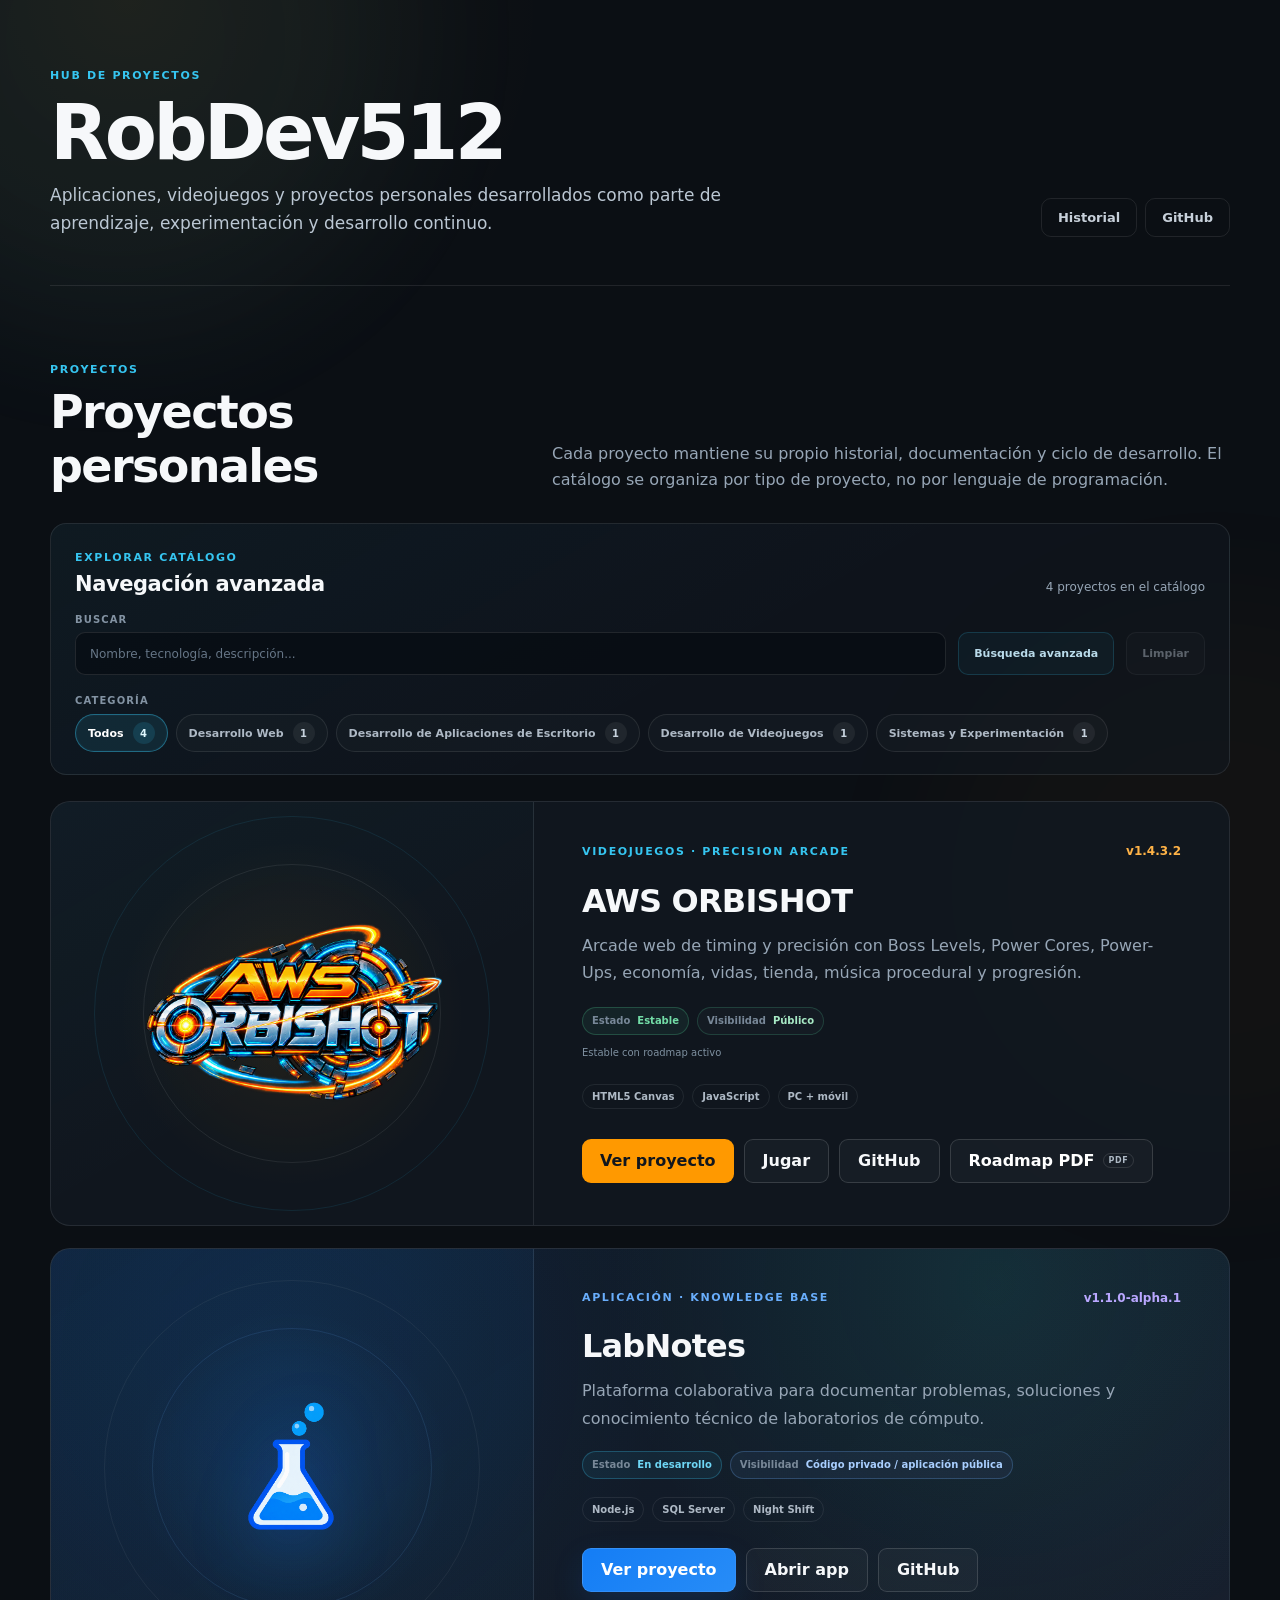
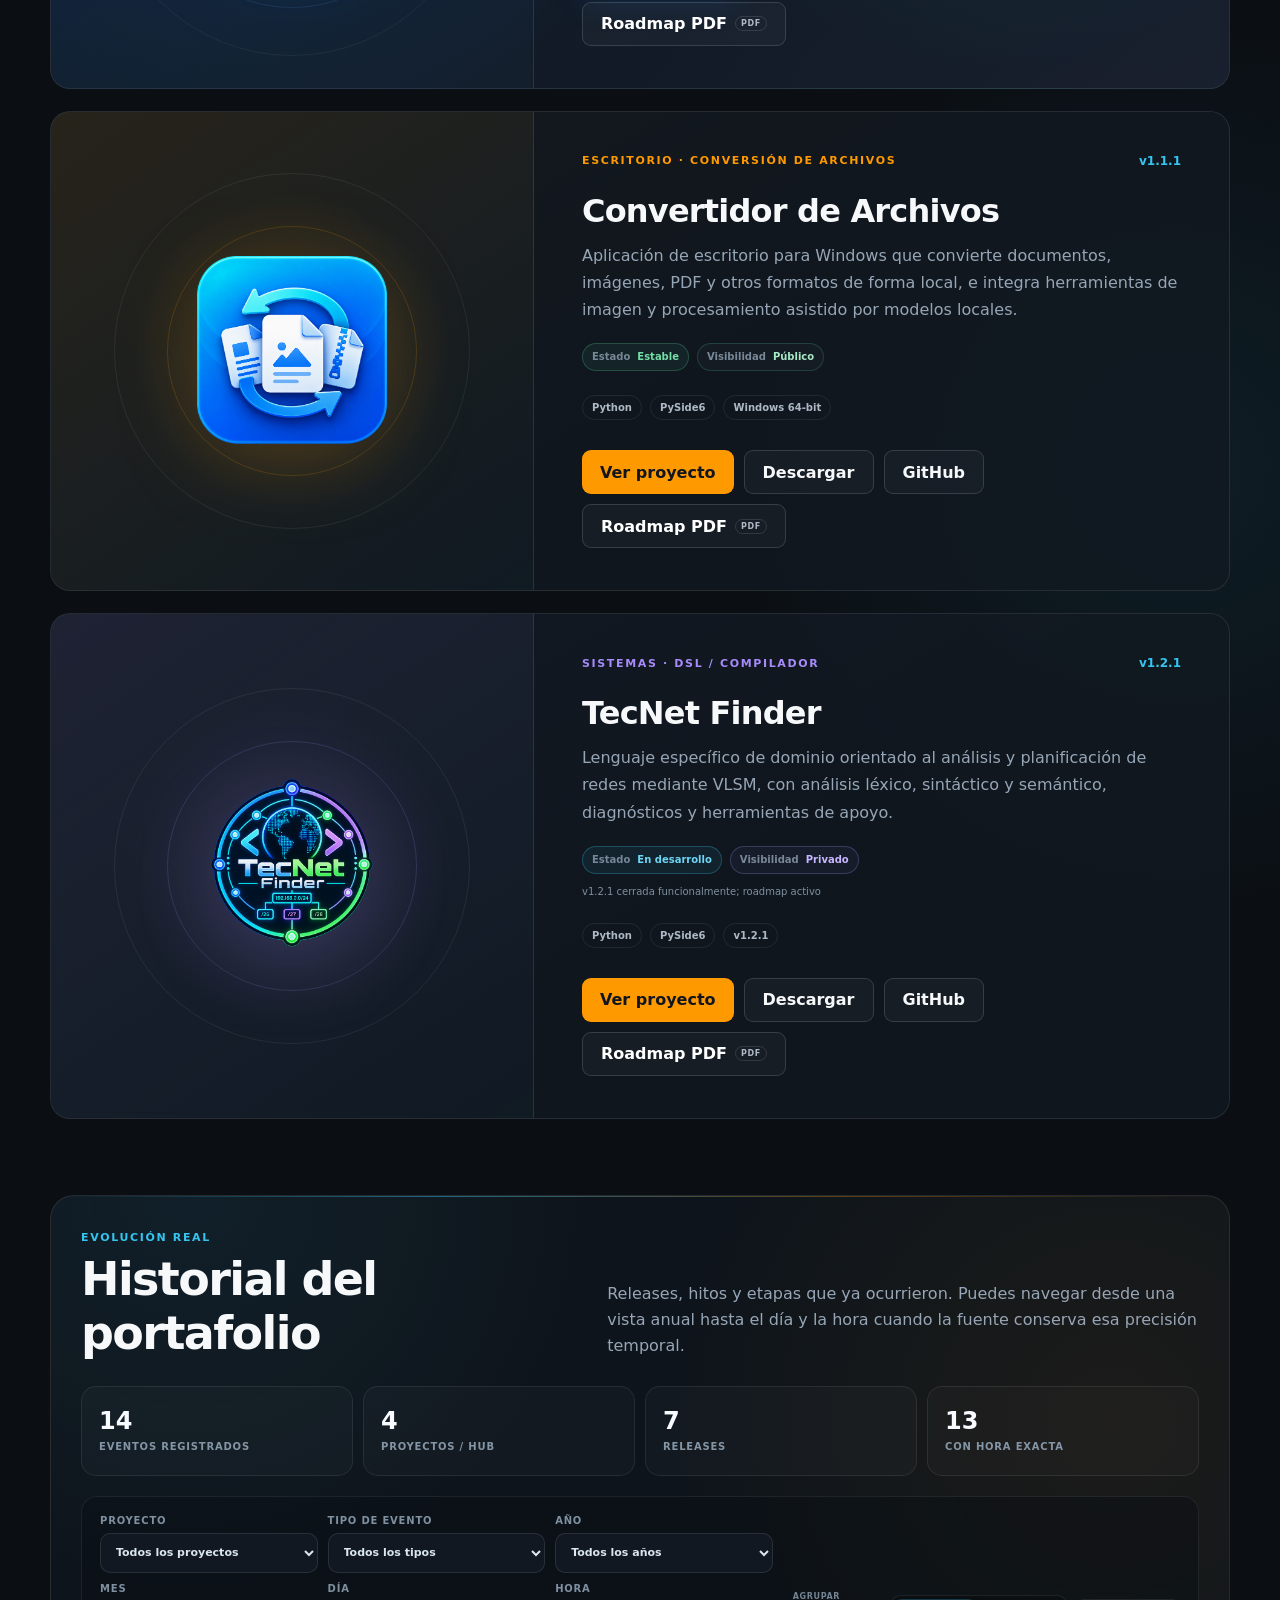
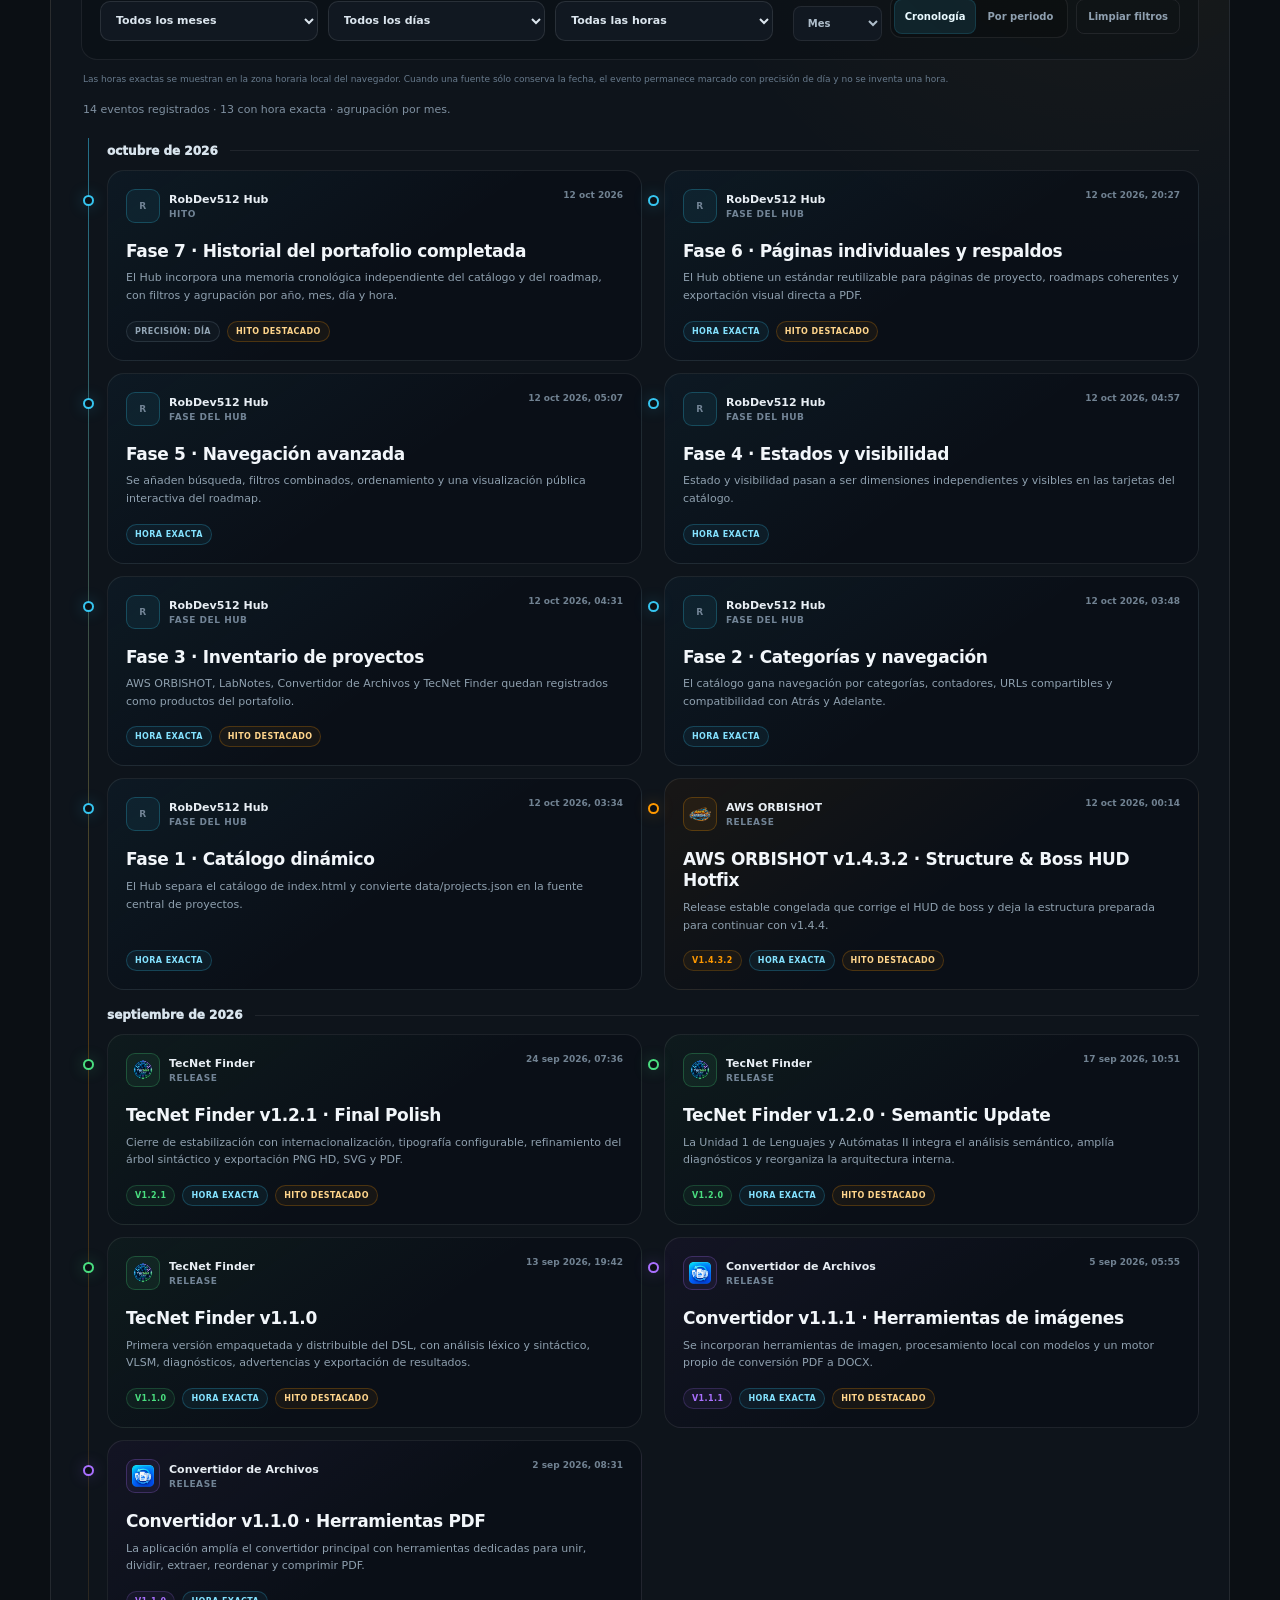
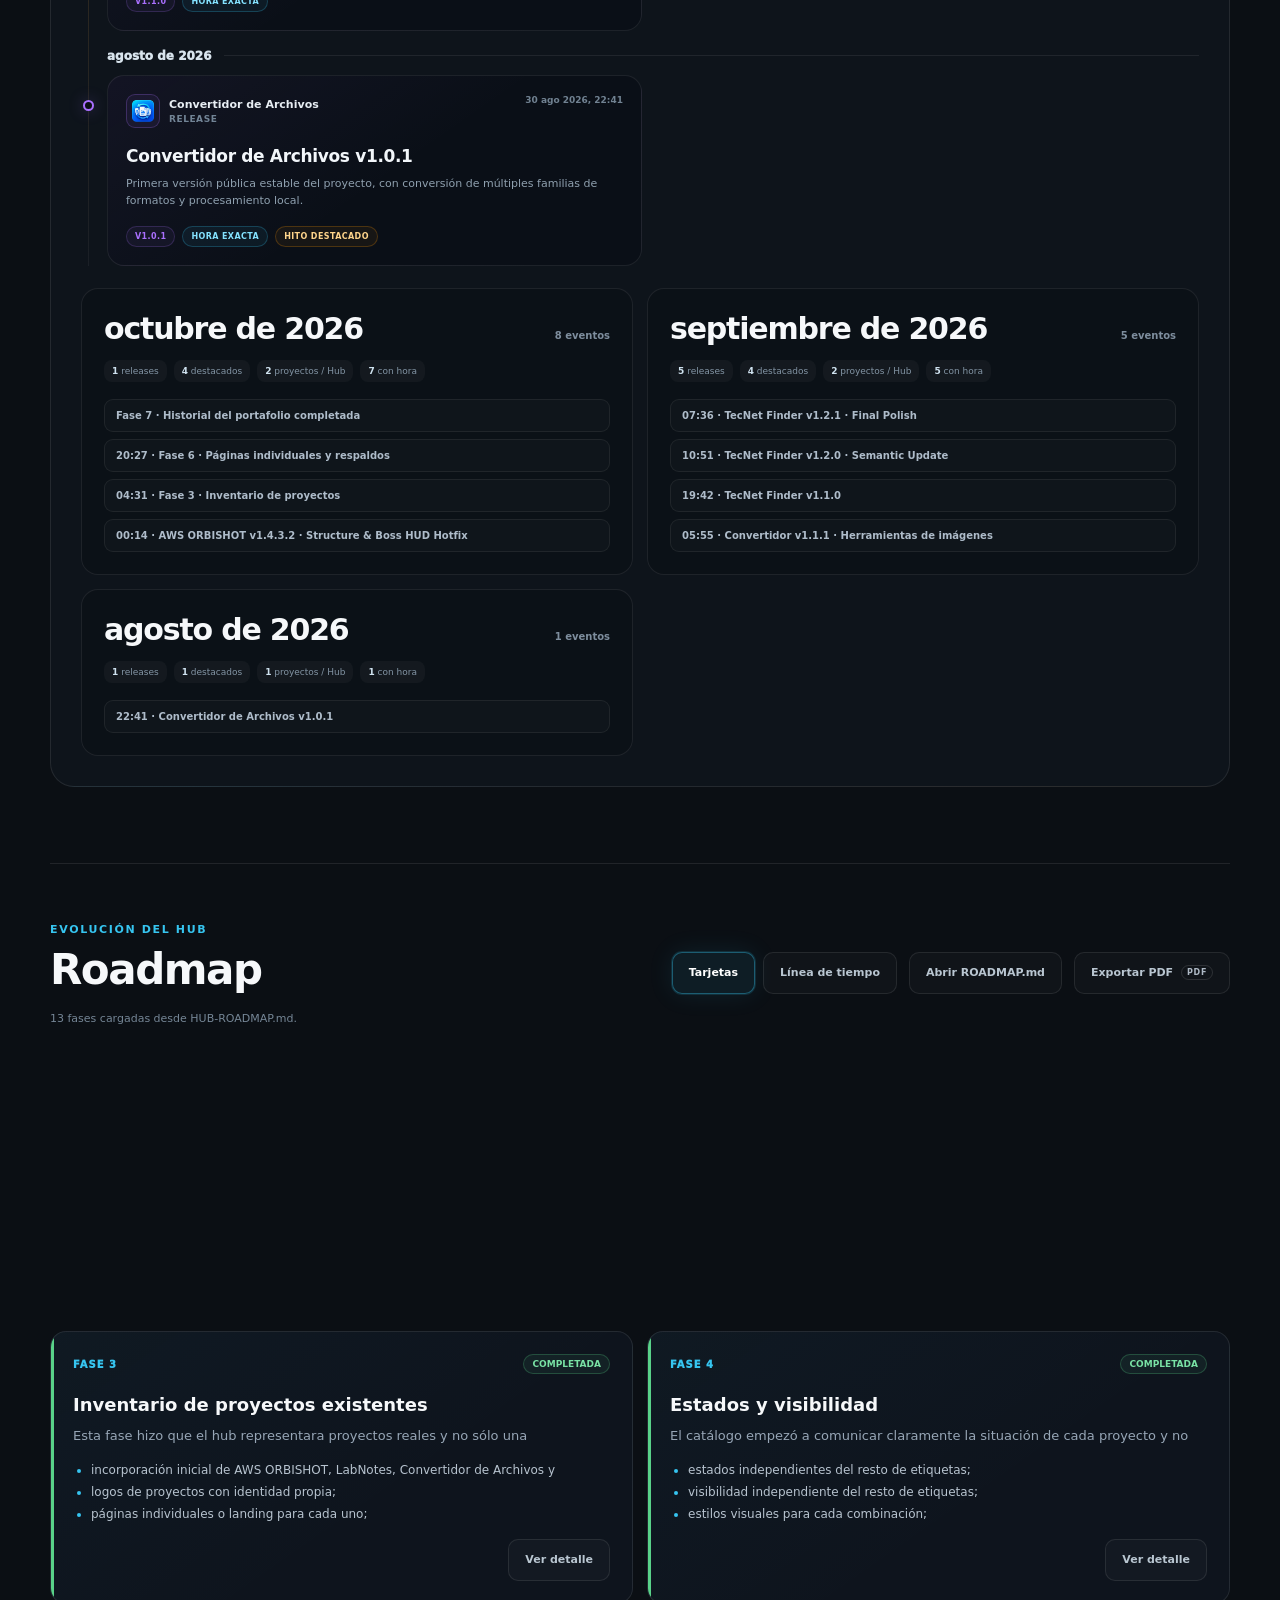
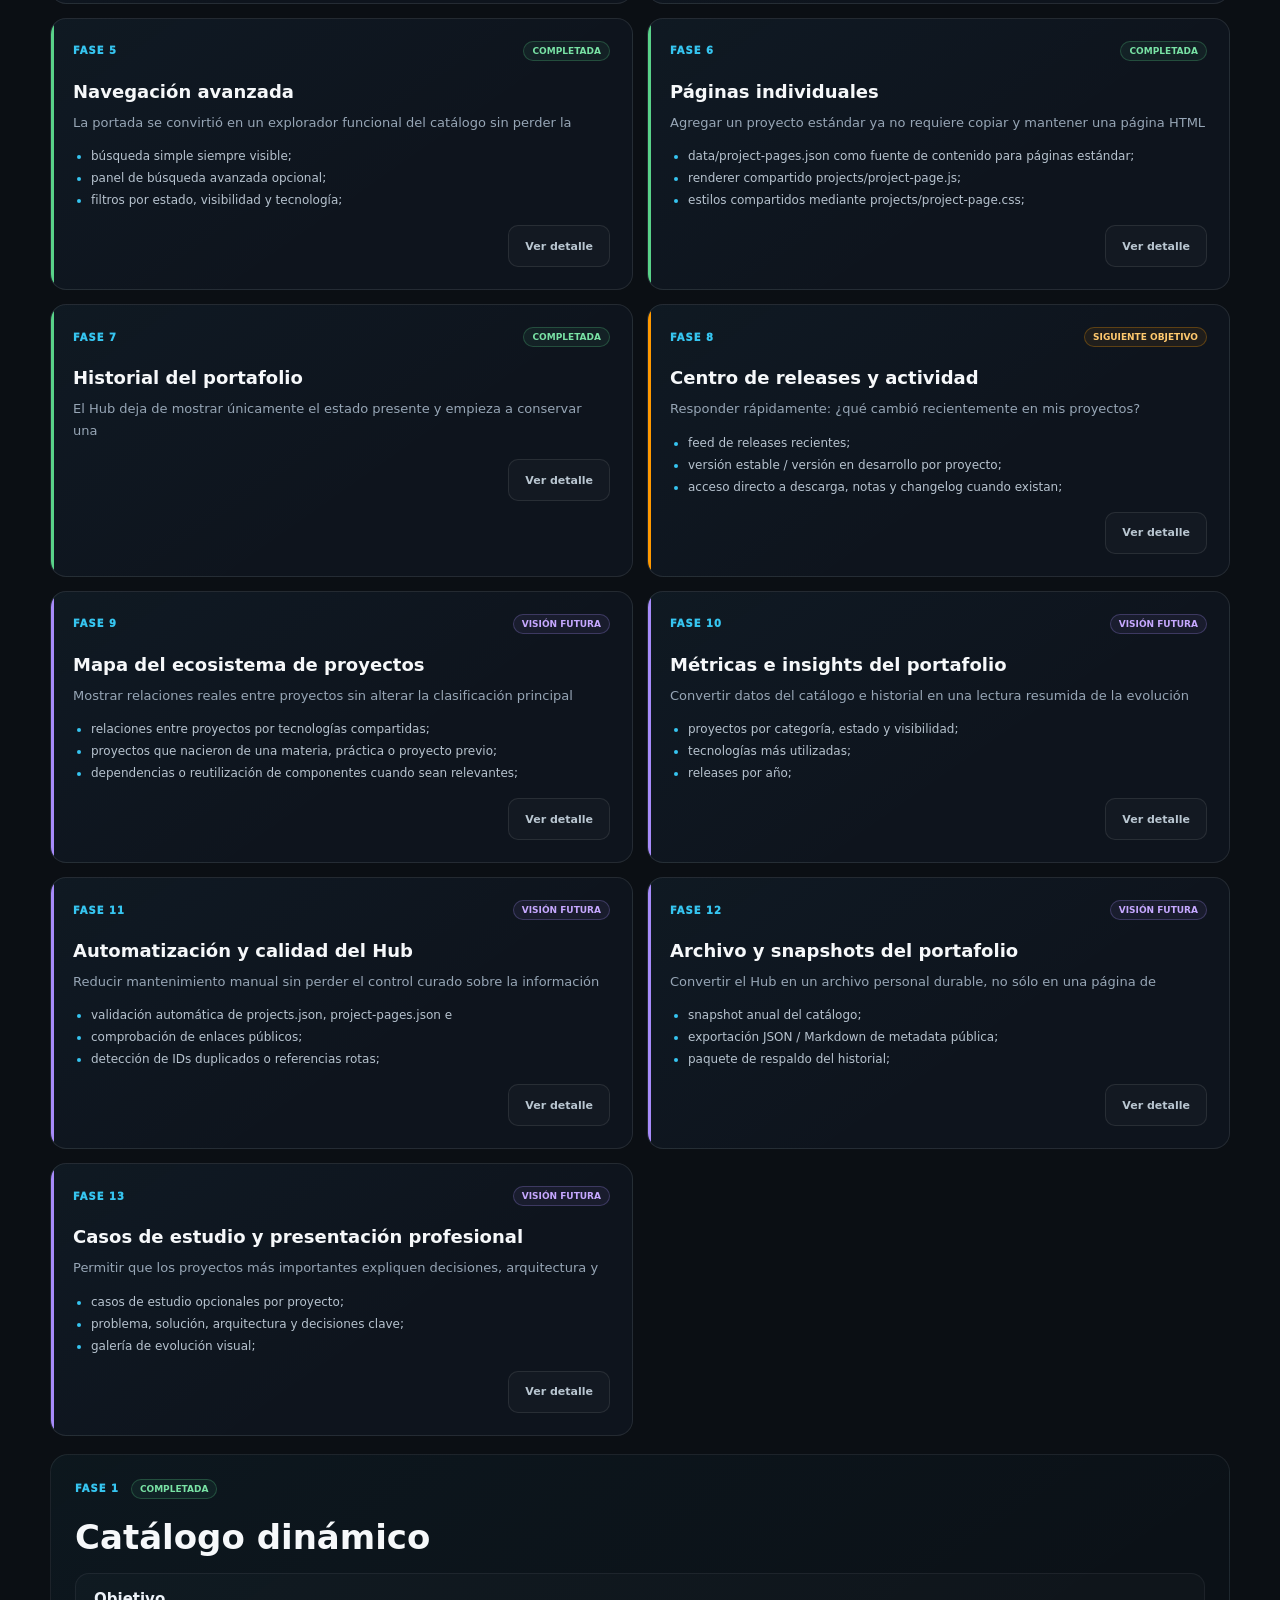
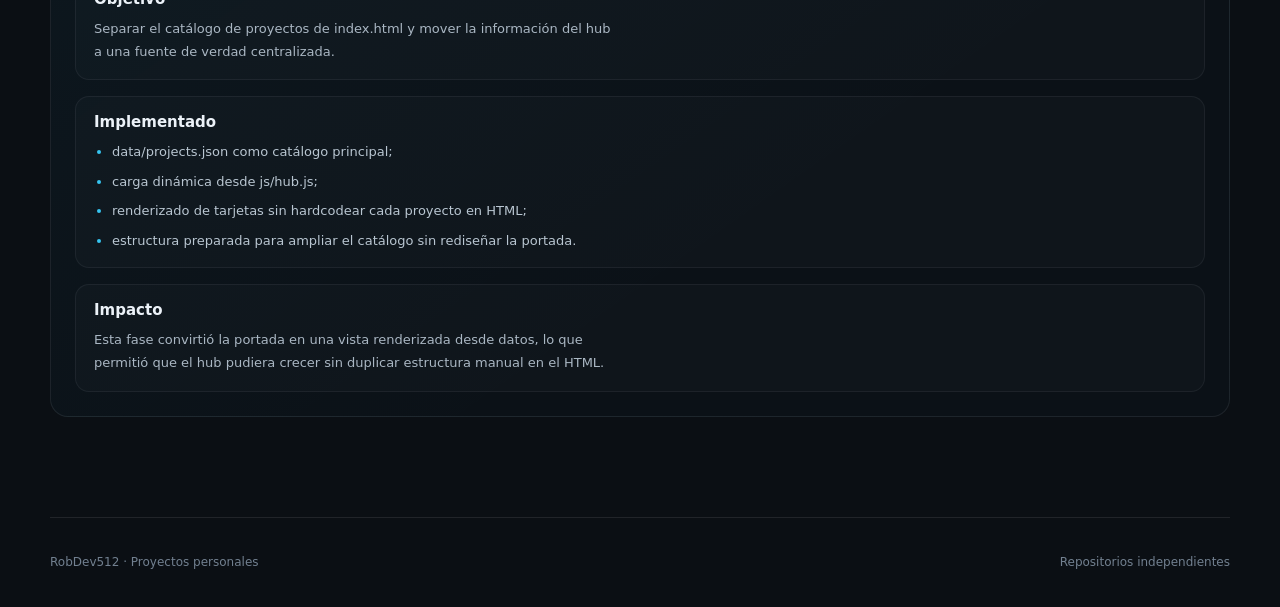
==== commit 020895e0: "feat(hub): complete phase 7 portfolio history" ====
--- a/index.html
+++ b/index.html
@@ -39,6 +39,11 @@
     defer
   ></script>
 
+  <script
+    src="./js/history.js"
+    defer
+  ></script>
+
 </head>
 
 
@@ -67,14 +72,25 @@
       </div>
 
 
-      <a
-        class="github-link"
-        href="https://github.com/RobDev512"
-        target="_blank"
-        rel="noreferrer"
-      >
-        GitHub
-      </a>
+      <div class="hub-header-actions">
+
+        <a
+          class="github-link"
+          href="#portfolioHistory"
+        >
+          Historial
+        </a>
+
+        <a
+          class="github-link"
+          href="https://github.com/RobDev512"
+          target="_blank"
+          rel="noreferrer"
+        >
+          GitHub
+        </a>
+
+      </div>
 
     </header>
 
@@ -361,6 +377,173 @@
 
 
 
+
+
+      <section
+        class="portfolio-history"
+        id="portfolioHistory"
+        aria-labelledby="portfolioHistoryTitle"
+      >
+
+        <div class="history-heading">
+
+          <div>
+            <span class="catalog-kicker">
+              Evolución real
+            </span>
+
+            <h2 id="portfolioHistoryTitle">
+              Historial del portafolio
+            </h2>
+          </div>
+
+          <p>
+            Releases, hitos y etapas que ya ocurrieron. Puedes navegar desde
+            una vista anual hasta el día y la hora cuando la fuente conserva
+            esa precisión temporal.
+          </p>
+
+        </div>
+
+        <div
+          class="history-stats"
+          id="historyStats"
+          aria-label="Resumen del historial"
+        ></div>
+
+        <div class="history-controls">
+
+          <div class="history-filter-grid">
+
+            <label class="history-field">
+              <span>Proyecto</span>
+              <select id="historyProjectFilter">
+                <option value="">Todos los proyectos</option>
+              </select>
+            </label>
+
+            <label class="history-field">
+              <span>Tipo de evento</span>
+              <select id="historyTypeFilter">
+                <option value="">Todos los tipos</option>
+              </select>
+            </label>
+
+            <label class="history-field">
+              <span>Año</span>
+              <select id="historyYearFilter">
+                <option value="">Todos los años</option>
+              </select>
+            </label>
+
+            <label class="history-field">
+              <span>Mes</span>
+              <select id="historyMonthFilter">
+                <option value="">Todos los meses</option>
+              </select>
+            </label>
+
+            <label class="history-field">
+              <span>Día</span>
+              <select id="historyDayFilter">
+                <option value="">Todos los días</option>
+              </select>
+            </label>
+
+            <label class="history-field">
+              <span>Hora</span>
+              <select id="historyHourFilter">
+                <option value="">Todas las horas</option>
+              </select>
+            </label>
+
+          </div>
+
+          <div class="history-control-actions">
+
+            <label class="history-granularity">
+              <span>Agrupar</span>
+              <select id="historyGranularity">
+                <option value="year">Año</option>
+                <option value="month" selected>Mes</option>
+                <option value="day">Día</option>
+                <option value="hour">Hora</option>
+              </select>
+            </label>
+
+            <div
+              class="history-view-toggle"
+              id="historyViewToggle"
+              role="group"
+              aria-label="Cambiar vista del historial"
+            >
+              <button
+                class="history-view-button active"
+                type="button"
+                data-history-view="timeline"
+                aria-pressed="true"
+              >
+                Cronología
+              </button>
+
+              <button
+                class="history-view-button"
+                type="button"
+                data-history-view="periods"
+                aria-pressed="false"
+              >
+                Por periodo
+              </button>
+            </div>
+
+            <button
+              class="history-reset"
+              id="historyReset"
+              type="button"
+            >
+              Limpiar filtros
+            </button>
+
+          </div>
+
+        </div>
+
+        <p
+          class="history-time-note"
+        >
+          Las horas exactas se muestran en la zona horaria local del navegador.
+          Cuando una fuente sólo conserva la fecha, el evento permanece marcado
+          con precisión de día y no se inventa una hora.
+        </p>
+
+        <p
+          class="history-status"
+          id="historyStatus"
+          aria-live="polite"
+        >
+          Cargando historial...
+        </p>
+
+        <div
+          class="history-timeline"
+          id="historyTimeline"
+        ></div>
+
+        <div
+          class="history-periods"
+          id="historyPeriods"
+          hidden
+        ></div>
+
+        <article
+          class="history-detail"
+          id="historyDetail"
+          hidden
+        ></article>
+
+      </section>
+
+
       <section
         class="hub-roadmap"
         id="hubRoadmap"
--- a/styles.css
+++ b/styles.css
@@ -2720,3 +2720,880 @@
 
   transform: none;
 }
+
+/* =========================================================
+   PHASE 7 · PORTFOLIO HISTORY
+   ========================================================= */
+
+.hub-header-actions {
+  flex: 0 0 auto;
+
+  display: flex;
+  flex-wrap: wrap;
+  justify-content: flex-end;
+
+  gap: 8px;
+}
+
+.portfolio-history {
+  --history-accent: 54, 197, 240;
+
+  position: relative;
+
+  overflow: hidden;
+
+  margin-top: 76px;
+  padding: 30px;
+
+  border: 1px solid var(--line);
+  border-radius: 24px;
+
+  background:
+    radial-gradient(
+      circle at 12% 0%,
+      rgba(54, 197, 240, .07),
+      transparent 25rem
+    ),
+    radial-gradient(
+      circle at 90% 8%,
+      rgba(255, 153, 0, .055),
+      transparent 28rem
+    ),
+    rgba(18, 25, 34, .58);
+}
+
+.portfolio-history::before {
+  content: "";
+
+  position: absolute;
+  inset: 0 auto auto 0;
+
+  width: 100%;
+  height: 1px;
+
+  background:
+    linear-gradient(
+      90deg,
+      transparent,
+      rgba(54, 197, 240, .45),
+      rgba(255, 153, 0, .32),
+      transparent
+    );
+}
+
+.history-heading {
+  display: grid;
+  grid-template-columns: .9fr 1.1fr;
+  align-items: end;
+
+  gap: 42px;
+}
+
+.history-heading h2 {
+  margin: 7px 0 0;
+
+  font-size: clamp(30px, 4vw, 46px);
+  letter-spacing: -.035em;
+}
+
+.history-heading p {
+  max-width: 650px;
+  margin: 0;
+
+  color: var(--muted);
+
+  line-height: 1.65;
+}
+
+.history-stats {
+  display: grid;
+  grid-template-columns: repeat(4, minmax(0, 1fr));
+
+  gap: 10px;
+
+  margin-top: 26px;
+}
+
+.history-stat {
+  min-height: 90px;
+
+  display: flex;
+  flex-direction: column;
+  justify-content: center;
+
+  padding: 15px 17px;
+
+  border: 1px solid rgba(255, 255, 255, .08);
+  border-radius: 15px;
+
+  background: rgba(255, 255, 255, .025);
+}
+
+.history-stat strong {
+  color: #f8fbff;
+
+  font-size: 24px;
+  line-height: 1;
+}
+
+.history-stat span {
+  margin-top: 8px;
+
+  color: #8495a6;
+
+  font-size: 10px;
+  font-weight: 850;
+  letter-spacing: .08em;
+  text-transform: uppercase;
+}
+
+.history-controls {
+  display: flex;
+  justify-content: space-between;
+  align-items: flex-end;
+
+  gap: 20px;
+
+  margin-top: 20px;
+  padding: 18px;
+
+  border: 1px solid rgba(255, 255, 255, .075);
+  border-radius: 16px;
+
+  background: rgba(8, 13, 19, .35);
+}
+
+.history-filter-grid {
+  flex: 1 1 auto;
+
+  display: grid;
+  grid-template-columns: repeat(3, minmax(130px, 1fr));
+
+  gap: 10px;
+}
+
+.history-field {
+  display: grid;
+
+  gap: 7px;
+}
+
+.history-field > span {
+  color: #7f90a1;
+
+  font-size: 10px;
+  font-weight: 850;
+  letter-spacing: .08em;
+  text-transform: uppercase;
+}
+
+.history-field select {
+  min-height: 40px;
+  width: 100%;
+
+  padding: 0 34px 0 11px;
+
+  border: 1px solid rgba(255, 255, 255, .10);
+  border-radius: 10px;
+
+  color: #dbe5ee;
+  background: #111821;
+
+  font: inherit;
+  font-size: 11px;
+  font-weight: 750;
+}
+
+.history-control-actions {
+  flex: 0 0 auto;
+
+  display: flex;
+  align-items: center;
+  flex-wrap: wrap;
+
+  gap: 8px;
+}
+
+.history-view-toggle {
+  display: inline-flex;
+
+  padding: 3px;
+
+  border: 1px solid rgba(255, 255, 255, .08);
+  border-radius: 11px;
+
+  background: rgba(0, 0, 0, .18);
+}
+
+.history-view-button,
+.history-reset {
+  min-height: 35px;
+
+  padding: 0 11px;
+
+  cursor: pointer;
+
+  border: 0;
+  border-radius: 8px;
+
+  color: #8fa0b0;
+  background: transparent;
+
+  font-size: 10px;
+  font-weight: 850;
+}
+
+.history-view-button:hover,
+.history-reset:hover {
+  color: #ffffff;
+}
+
+.history-view-button.active {
+  color: #eafaff;
+  background: rgba(54, 197, 240, .11);
+
+  box-shadow: inset 0 0 0 1px rgba(54, 197, 240, .15);
+}
+
+.history-reset {
+  border: 1px solid rgba(255, 255, 255, .08);
+}
+
+.history-granularity {
+  display: grid;
+  gap: 5px;
+}
+
+.history-granularity > span {
+  color: #738495;
+  font-size: 8px;
+  font-weight: 900;
+  letter-spacing: .08em;
+  text-transform: uppercase;
+}
+
+.history-granularity select {
+  min-height: 35px;
+  padding: 0 30px 0 10px;
+  border: 1px solid rgba(255, 255, 255, .08);
+  border-radius: 8px;
+  color: #aebdca;
+  background: #111821;
+  font: inherit;
+  font-size: 10px;
+  font-weight: 850;
+}
+
+.history-time-note {
+  margin: 13px 2px 0;
+  color: #687b8d;
+  font-size: 9px;
+  line-height: 1.55;
+}
+
+.history-status {
+  margin: 16px 2px 0;
+
+  color: #7f90a0;
+
+  font-size: 11px;
+}
+
+.history-status.history-error {
+  color: #ff9292;
+}
+
+.history-timeline {
+  position: relative;
+
+  display: grid;
+  grid-template-columns: repeat(2, minmax(0, 1fr));
+
+  gap: 12px 22px;
+
+  margin-top: 22px;
+  padding-left: 26px;
+}
+
+.history-timeline::before {
+  content: "";
+
+  position: absolute;
+  top: 0;
+  bottom: 0;
+  left: 7px;
+
+  width: 1px;
+
+  background:
+    linear-gradient(
+      to bottom,
+      rgba(54, 197, 240, .52),
+      rgba(255, 153, 0, .28),
+      rgba(255, 255, 255, .05)
+    );
+}
+
+.history-period-divider {
+  grid-column: 1 / -1;
+
+  display: flex;
+  align-items: center;
+
+  gap: 12px;
+
+  margin: 6px 0 0;
+}
+
+.history-period-divider span {
+  color: #d8e4ed;
+
+  font-size: 12px;
+  font-weight: 950;
+}
+
+.history-period-divider i {
+  flex: 1;
+  height: 1px;
+
+  background: rgba(255, 255, 255, .075);
+}
+
+.history-event {
+  --event-accent: 54, 197, 240;
+
+  position: relative;
+
+  min-height: 186px;
+
+  display: flex;
+  flex-direction: column;
+  align-items: stretch;
+
+  padding: 18px;
+
+  cursor: pointer;
+  text-align: left;
+
+  border: 1px solid rgba(255, 255, 255, .08);
+  border-radius: 17px;
+
+  color: inherit;
+
+  background:
+    linear-gradient(
+      145deg,
+      rgba(var(--event-accent), .055),
+      transparent 54%
+    ),
+    rgba(11, 16, 23, .72);
+
+  transition:
+    transform .18s ease,
+    border-color .18s ease,
+    box-shadow .18s ease;
+}
+
+.history-event:hover {
+  transform: translateY(-2px);
+
+  border-color: rgba(var(--event-accent), .30);
+
+  box-shadow:
+    0 16px 42px rgba(0, 0, 0, .24),
+    0 0 28px rgba(var(--event-accent), .055);
+}
+
+.history-event.selected {
+  border-color: rgba(var(--event-accent), .48);
+
+  box-shadow:
+    inset 0 0 0 1px rgba(var(--event-accent), .10),
+    0 0 32px rgba(var(--event-accent), .08);
+}
+
+.history-event-marker {
+  position: absolute;
+  top: 24px;
+  left: -25px;
+
+  width: 11px;
+  height: 11px;
+
+  border: 2px solid rgb(var(--event-accent));
+  border-radius: 50%;
+
+  background: var(--bg);
+
+  box-shadow: 0 0 16px rgba(var(--event-accent), .28);
+}
+
+.history-event-right .history-event-marker {
+  left: -17px;
+}
+
+.history-project-hub {
+  --event-accent: 54, 197, 240;
+}
+
+.history-project-aws-orbishot {
+  --event-accent: 255, 153, 0;
+}
+
+.history-project-labnotes {
+  --event-accent: 89, 166, 255;
+}
+
+.history-project-convertidor-archivos {
+  --event-accent: 170, 112, 255;
+}
+
+.history-project-tecnet-finder {
+  --event-accent: 74, 222, 128;
+}
+
+.history-event-top {
+  display: flex;
+  justify-content: space-between;
+  align-items: flex-start;
+
+  gap: 14px;
+}
+
+.history-event-identity {
+  min-width: 0;
+
+  display: flex;
+  align-items: center;
+
+  gap: 9px;
+}
+
+.history-event-identity img,
+.history-subject-glyph {
+  width: 34px;
+  height: 34px;
+
+  flex: 0 0 34px;
+
+  border: 1px solid rgba(var(--event-accent), .25);
+  border-radius: 9px;
+
+  object-fit: contain;
+
+  background: rgba(var(--event-accent), .065);
+}
+
+.history-event-identity img {
+  padding: 5px;
+}
+
+.history-subject-glyph {
+  display: grid;
+  place-items: center;
+
+  color: rgb(var(--event-accent));
+
+  font-weight: 950;
+}
+
+.history-event-identity > div {
+  min-width: 0;
+
+  display: grid;
+
+  gap: 3px;
+}
+
+.history-event-identity strong {
+  overflow: hidden;
+
+  color: #e8eef4;
+
+  font-size: 11px;
+  text-overflow: ellipsis;
+  white-space: nowrap;
+}
+
+.history-event-identity span {
+  color: #728496;
+
+  font-size: 9px;
+  font-weight: 850;
+  letter-spacing: .06em;
+  text-transform: uppercase;
+}
+
+.history-event-date {
+  flex: 0 0 auto;
+
+  color: #718292;
+
+  font-size: 9px;
+  font-weight: 800;
+  text-align: right;
+  line-height: 1.4;
+}
+
+.history-event h3 {
+  margin: 18px 0 8px;
+
+  color: #f2f6fa;
+
+  font-size: 17px;
+  line-height: 1.22;
+  letter-spacing: -.02em;
+}
+
+.history-event p {
+  margin: 0;
+
+  color: #8fa0af;
+
+  font-size: 11px;
+  line-height: 1.6;
+}
+
+.history-event-meta {
+  display: flex;
+  flex-wrap: wrap;
+
+  gap: 7px;
+
+  margin-top: auto;
+  padding-top: 16px;
+}
+
+.history-version,
+.history-featured,
+.history-time-precision {
+  padding: 5px 8px;
+
+  border: 1px solid rgba(var(--event-accent), .20);
+  border-radius: 999px;
+
+  color: rgb(var(--event-accent));
+  background: rgba(var(--event-accent), .055);
+
+  font-size: 8px;
+  font-weight: 900;
+  letter-spacing: .05em;
+  text-transform: uppercase;
+}
+
+.history-featured {
+  color: #ffd58c;
+
+  border-color: rgba(255, 153, 0, .23);
+  background: rgba(255, 153, 0, .055);
+}
+
+.history-time-precision {
+  color: #93a5b5;
+  border-color: rgba(147, 165, 181, .18);
+  background: rgba(147, 165, 181, .045);
+}
+
+.history-time-precision.exact {
+  color: #84e2ff;
+  border-color: rgba(54, 197, 240, .24);
+  background: rgba(54, 197, 240, .06);
+}
+
+.history-periods {
+  display: grid;
+  grid-template-columns: repeat(2, minmax(0, 1fr));
+
+  gap: 14px;
+
+  margin-top: 22px;
+}
+
+.history-period-card {
+  padding: 22px;
+
+  border: 1px solid rgba(255, 255, 255, .08);
+  border-radius: 17px;
+
+  background: rgba(11, 16, 23, .64);
+}
+
+.history-period-card-header {
+  display: flex;
+  align-items: baseline;
+  justify-content: space-between;
+
+  gap: 15px;
+}
+
+.history-period-card-header strong {
+  font-size: 30px;
+  letter-spacing: -.04em;
+}
+
+.history-period-card-header span {
+  color: #7e8e9e;
+
+  font-size: 10px;
+  font-weight: 800;
+}
+
+.history-period-metrics {
+  display: flex;
+  flex-wrap: wrap;
+
+  gap: 7px;
+
+  margin-top: 14px;
+}
+
+.history-period-metrics span {
+  padding: 6px 8px;
+
+  border-radius: 8px;
+
+  color: #8395a5;
+  background: rgba(255, 255, 255, .035);
+
+  font-size: 9px;
+}
+
+.history-period-metrics strong {
+  color: #cfe2ef;
+}
+
+.history-period-highlights {
+  display: grid;
+
+  gap: 7px;
+
+  margin-top: 17px;
+}
+
+.history-period-highlight {
+  padding: 10px 11px;
+
+  cursor: pointer;
+  text-align: left;
+
+  border: 1px solid rgba(255, 255, 255, .065);
+  border-radius: 9px;
+
+  color: #aebcca;
+  background: rgba(255, 255, 255, .02);
+
+  font-size: 10px;
+  font-weight: 750;
+}
+
+.history-period-highlight:hover {
+  color: #ffffff;
+
+  border-color: rgba(54, 197, 240, .22);
+}
+
+.history-detail {
+  margin-top: 15px;
+  padding: 22px;
+
+  border: 1px solid rgba(54, 197, 240, .20);
+  border-radius: 17px;
+
+  background:
+    linear-gradient(
+      145deg,
+      rgba(54, 197, 240, .055),
+      transparent 55%
+    ),
+    rgba(9, 14, 20, .72);
+}
+
+.history-detail-top {
+  display: flex;
+  justify-content: space-between;
+  align-items: center;
+
+  gap: 15px;
+}
+
+.history-detail-labels {
+  display: flex;
+  flex-wrap: wrap;
+
+  gap: 7px;
+}
+
+.history-detail-labels span,
+.history-detail-meta span {
+  padding: 5px 8px;
+
+  border: 1px solid rgba(255, 255, 255, .08);
+  border-radius: 999px;
+
+  color: #91a3b3;
+
+  font-size: 9px;
+  font-weight: 800;
+}
+
+.history-detail-close {
+  padding: 7px 10px;
+
+  cursor: pointer;
+
+  border: 1px solid rgba(255, 255, 255, .08);
+  border-radius: 8px;
+
+  color: #899aaa;
+  background: transparent;
+
+  font-size: 9px;
+  font-weight: 850;
+}
+
+.history-detail h3 {
+  margin: 18px 0 8px;
+
+  font-size: 24px;
+  letter-spacing: -.025em;
+}
+
+.history-detail > p {
+  max-width: 820px;
+  margin: 0;
+
+  color: #98a8b7;
+
+  line-height: 1.65;
+}
+
+.history-detail-meta,
+.history-detail-actions {
+  display: flex;
+  flex-wrap: wrap;
+
+  gap: 8px;
+
+  margin-top: 16px;
+}
+
+.history-detail-link {
+  min-height: 36px;
+
+  display: inline-flex;
+  align-items: center;
+
+  padding: 0 12px;
+
+  border: 1px solid rgba(54, 197, 240, .18);
+  border-radius: 8px;
+
+  color: #bfefff;
+  background: rgba(54, 197, 240, .055);
+
+  text-decoration: none;
+
+  font-size: 10px;
+  font-weight: 850;
+}
+
+.history-empty {
+  grid-column: 1 / -1;
+
+  margin: 0;
+  padding: 26px;
+
+  border: 1px dashed rgba(255, 255, 255, .09);
+  border-radius: 14px;
+
+  color: #7d8d9d;
+
+  text-align: center;
+}
+
+@media (max-width: 900px) {
+  .history-heading {
+    grid-template-columns: 1fr;
+    gap: 14px;
+  }
+
+  .history-stats {
+    grid-template-columns: repeat(2, minmax(0, 1fr));
+  }
+
+  .history-controls {
+    align-items: stretch;
+    flex-direction: column;
+  }
+
+  .history-filter-grid {
+    grid-template-columns: repeat(2, minmax(0, 1fr));
+  }
+
+  .history-control-actions {
+    justify-content: space-between;
+  }
+}
+
+@media (max-width: 720px) {
+  .portfolio-history {
+    padding: 22px 18px;
+    border-radius: 18px;
+  }
+
+  .history-filter-grid,
+  .history-timeline,
+  .history-periods {
+    grid-template-columns: 1fr;
+  }
+
+  .history-timeline {
+    gap: 10px;
+  }
+
+  .history-event {
+    min-height: 0;
+  }
+
+  .history-event-right .history-event-marker {
+    left: -25px;
+  }
+}
+
+@media (max-width: 520px) {
+  .hub-header-actions {
+    width: 100%;
+    justify-content: flex-start;
+  }
+
+  .history-stats {
+    grid-template-columns: 1fr 1fr;
+  }
+
+  .history-control-actions {
+    align-items: stretch;
+    flex-direction: column;
+  }
+
+  .history-granularity,
+  .history-granularity select {
+    width: 100%;
+  }
+
+  .history-view-toggle {
+    width: 100%;
+  }
+
+  .history-view-button {
+    flex: 1;
+  }
+
+  .history-reset {
+    width: 100%;
+  }
+
+  .history-event-top {
+    align-items: flex-start;
+    flex-direction: column;
+  }
+}
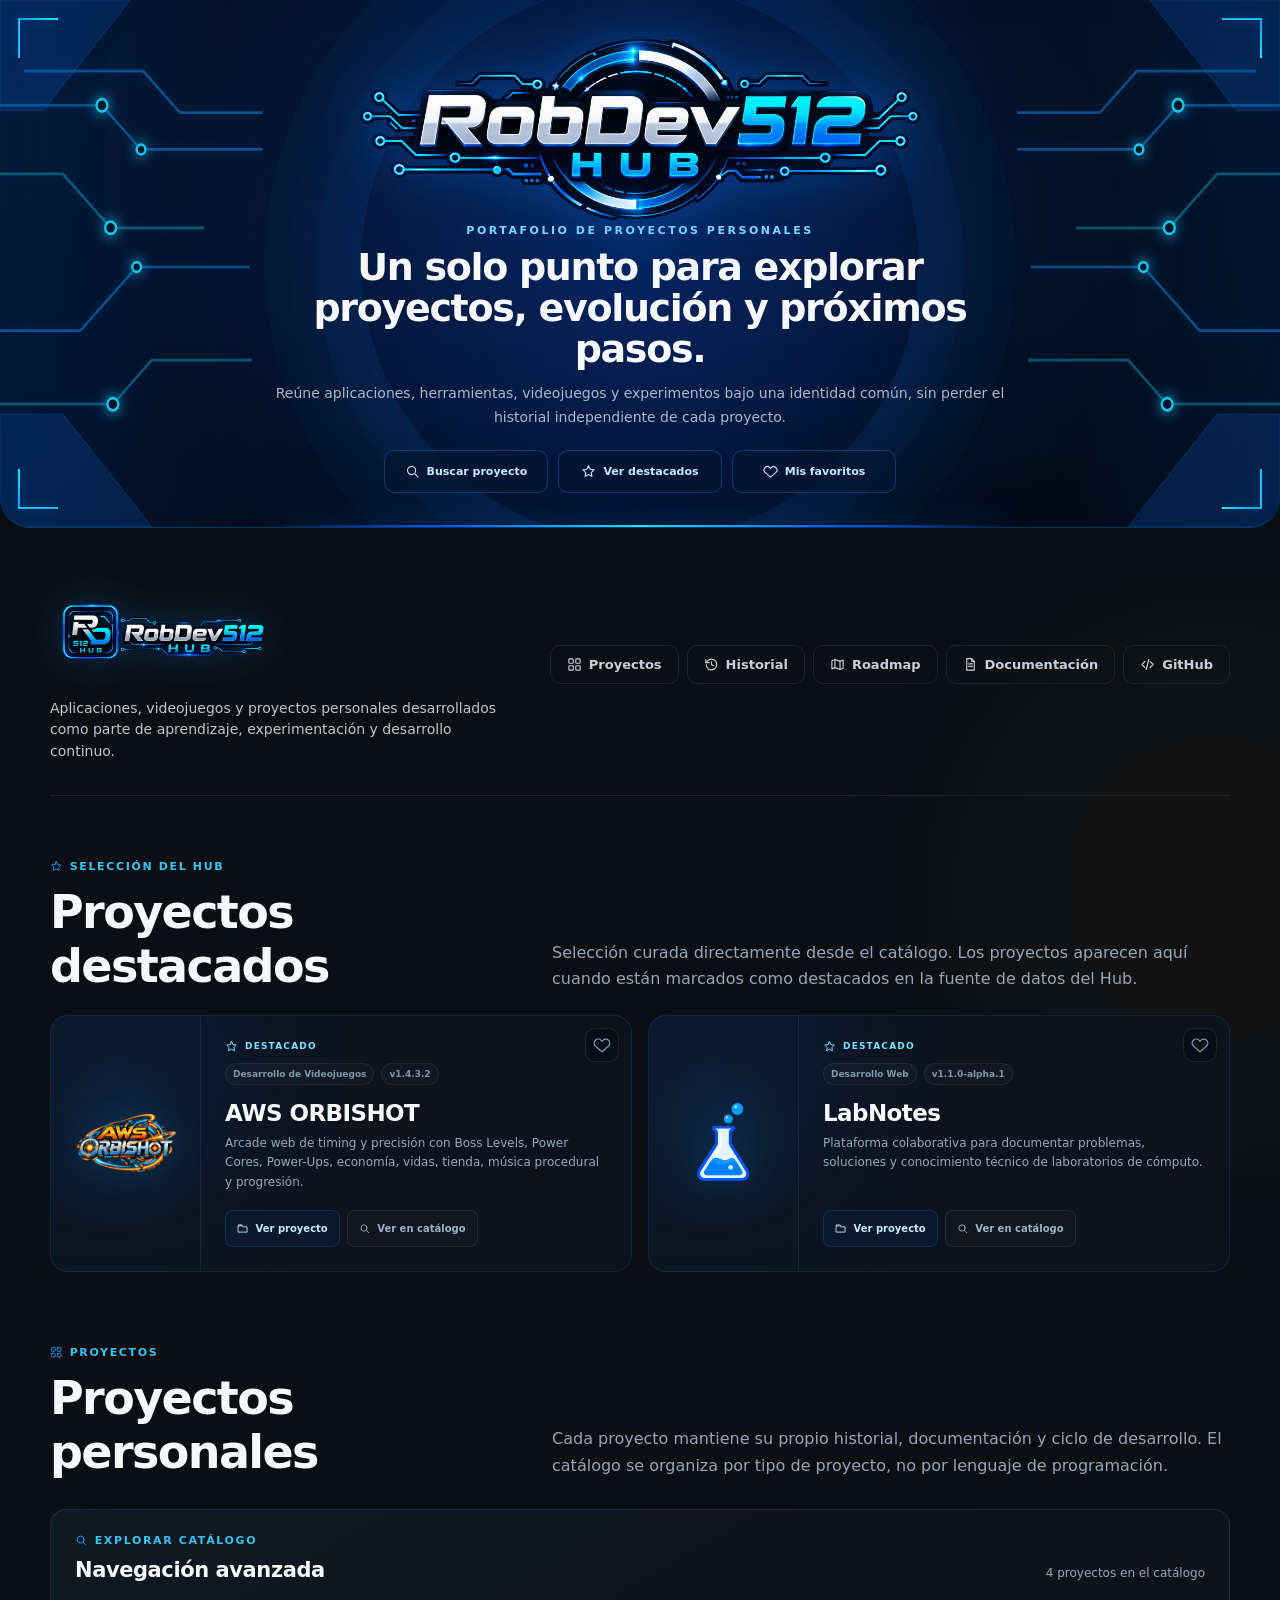
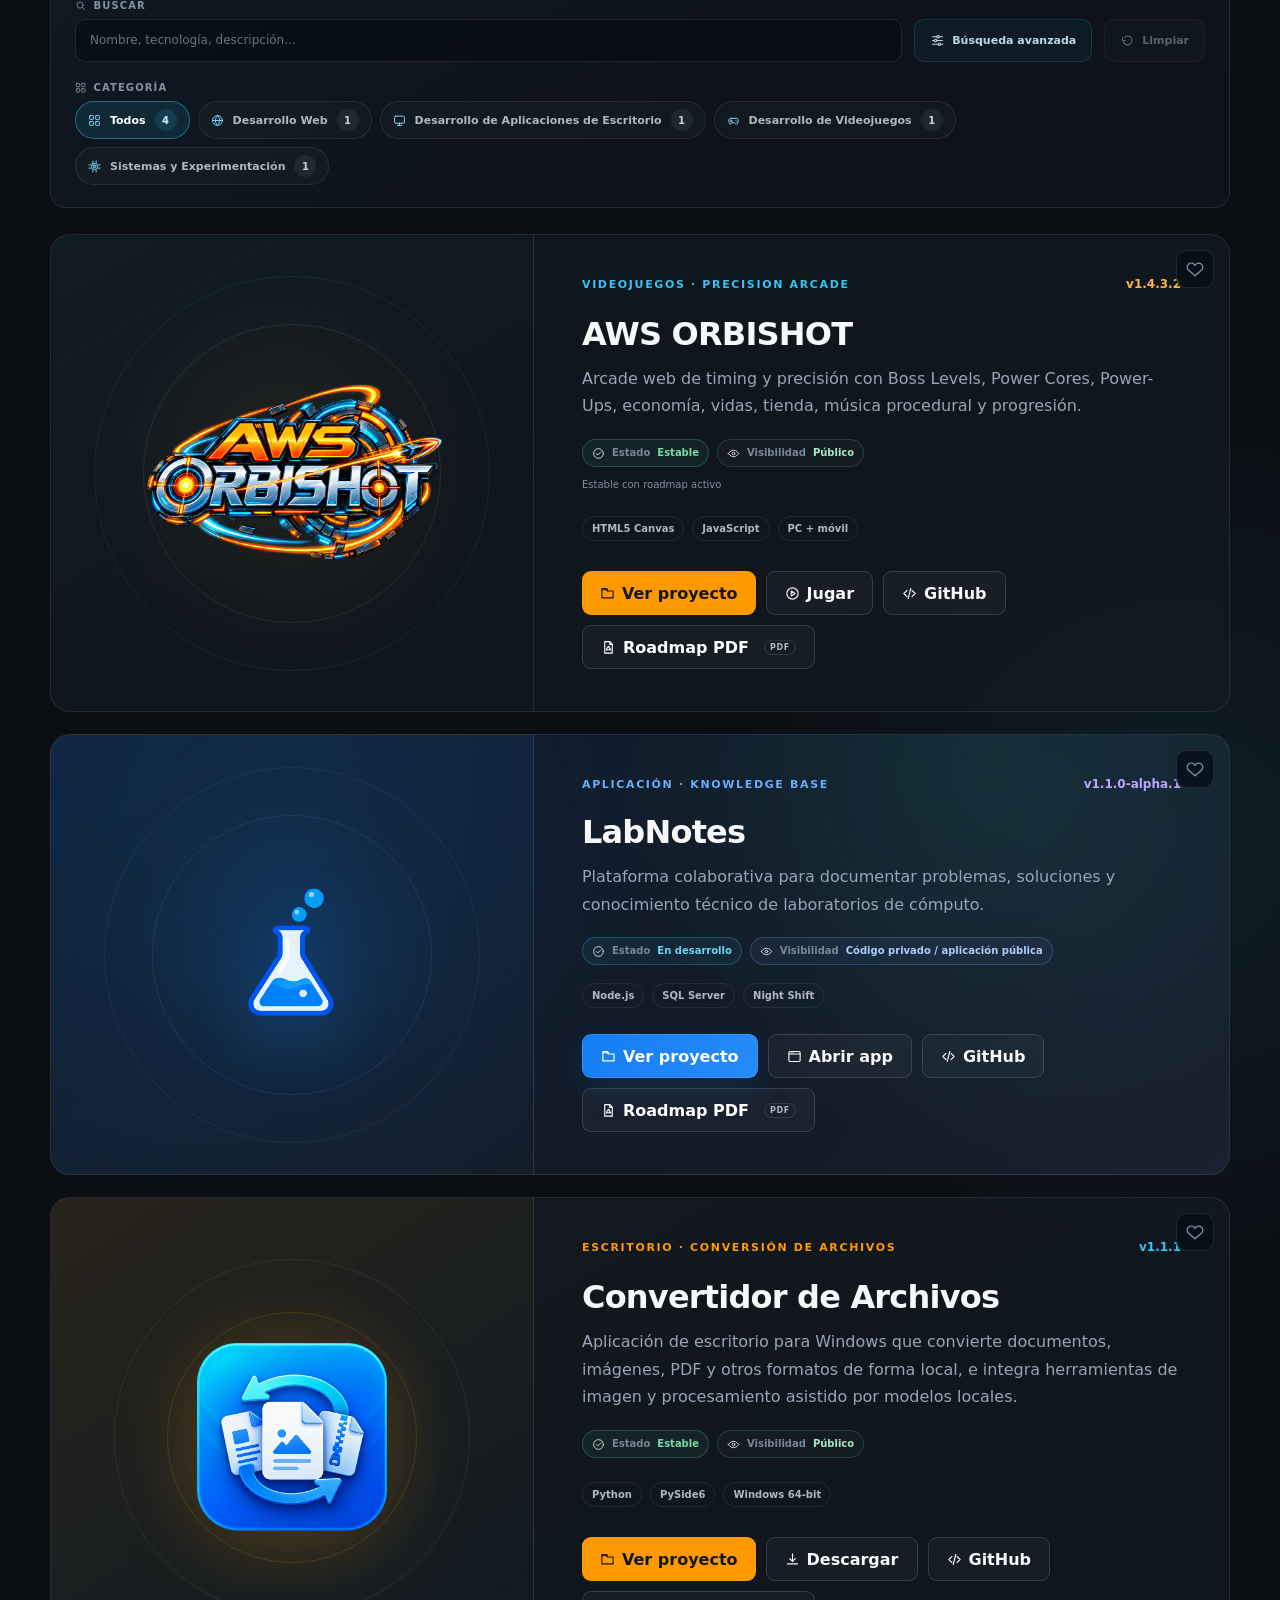
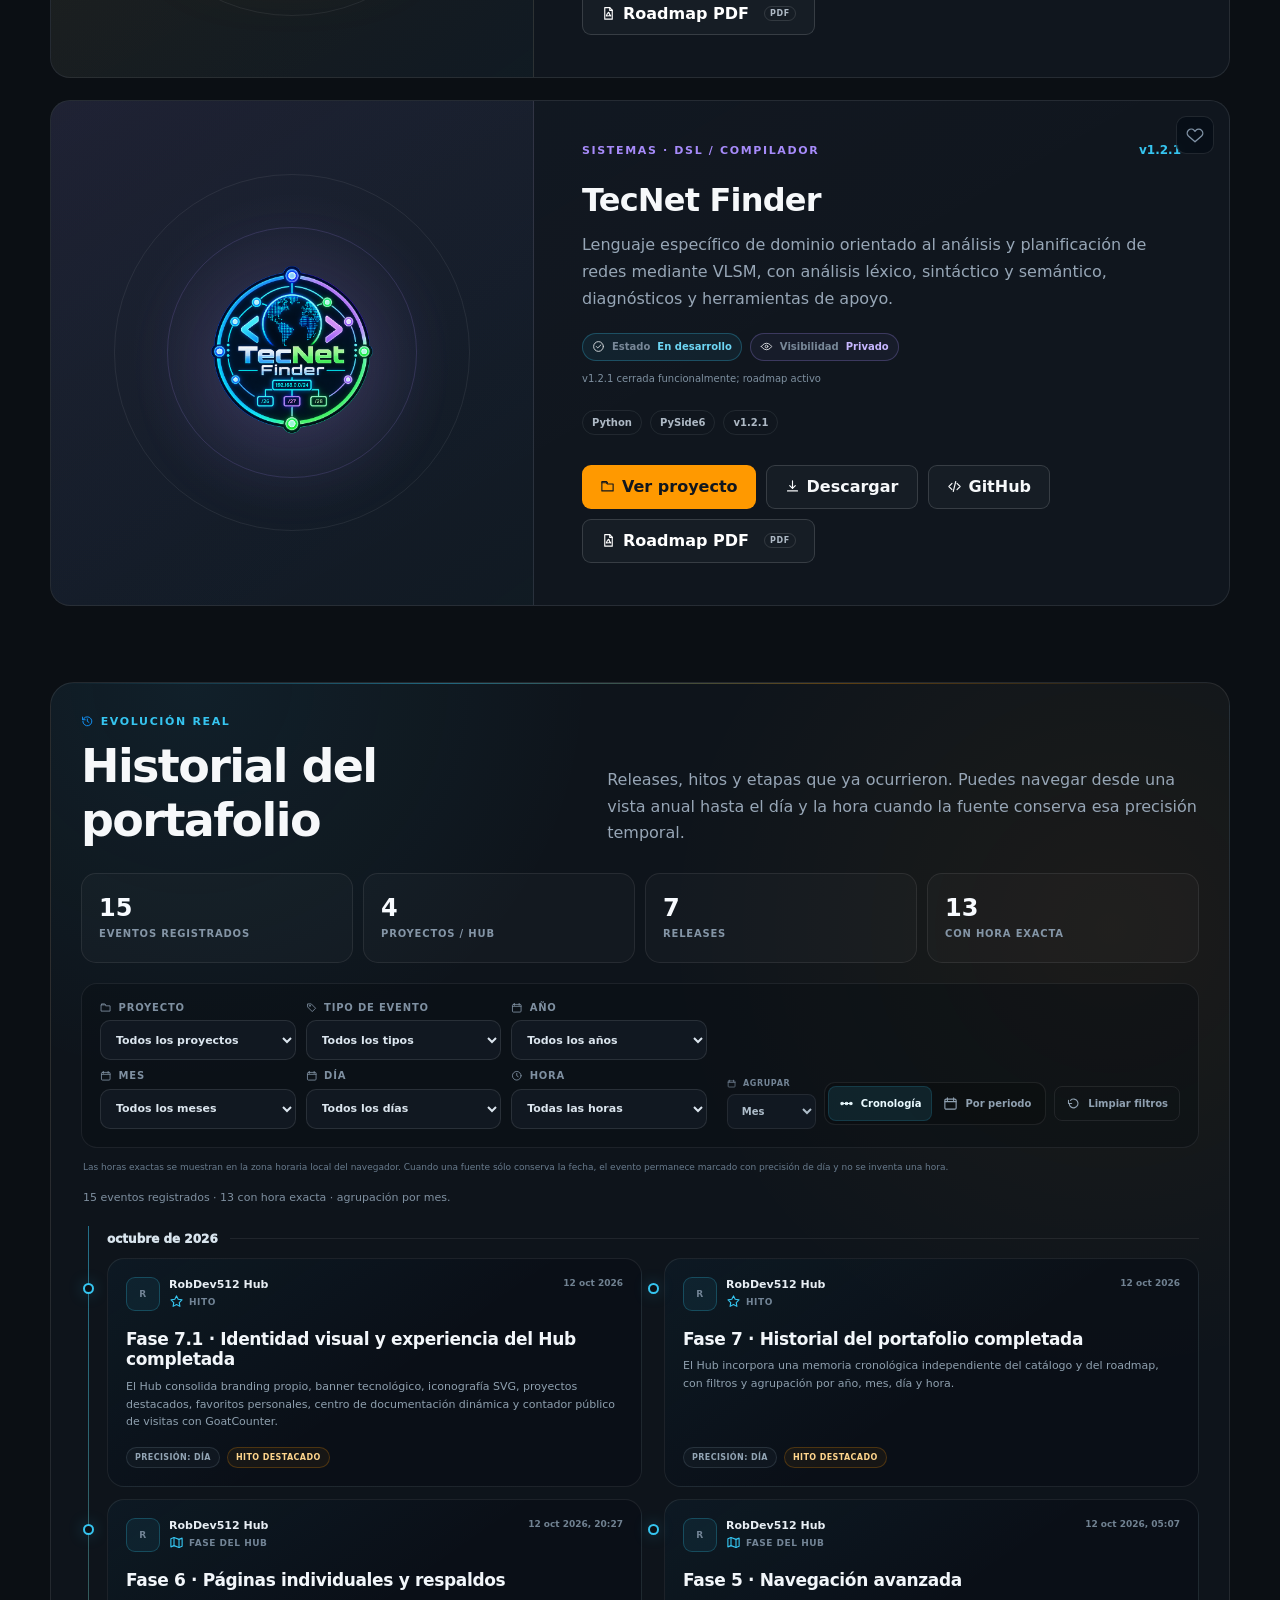
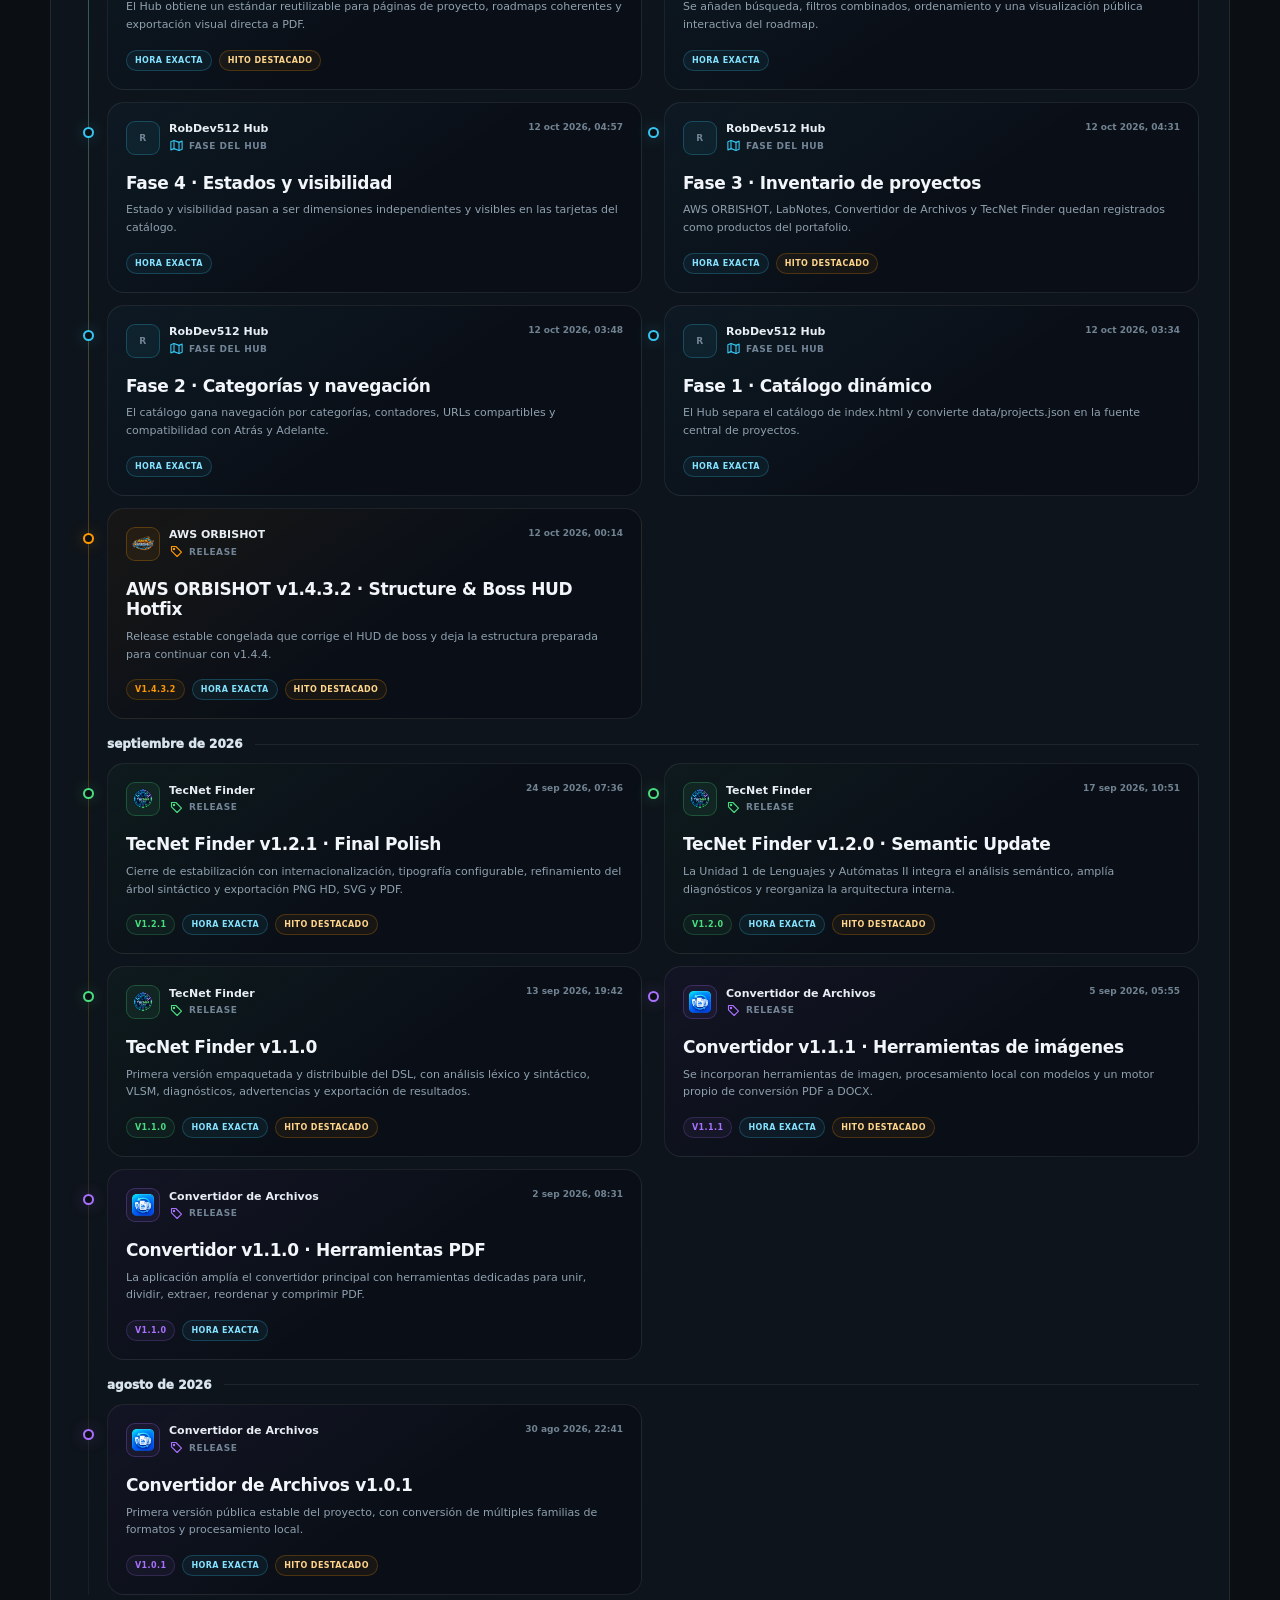
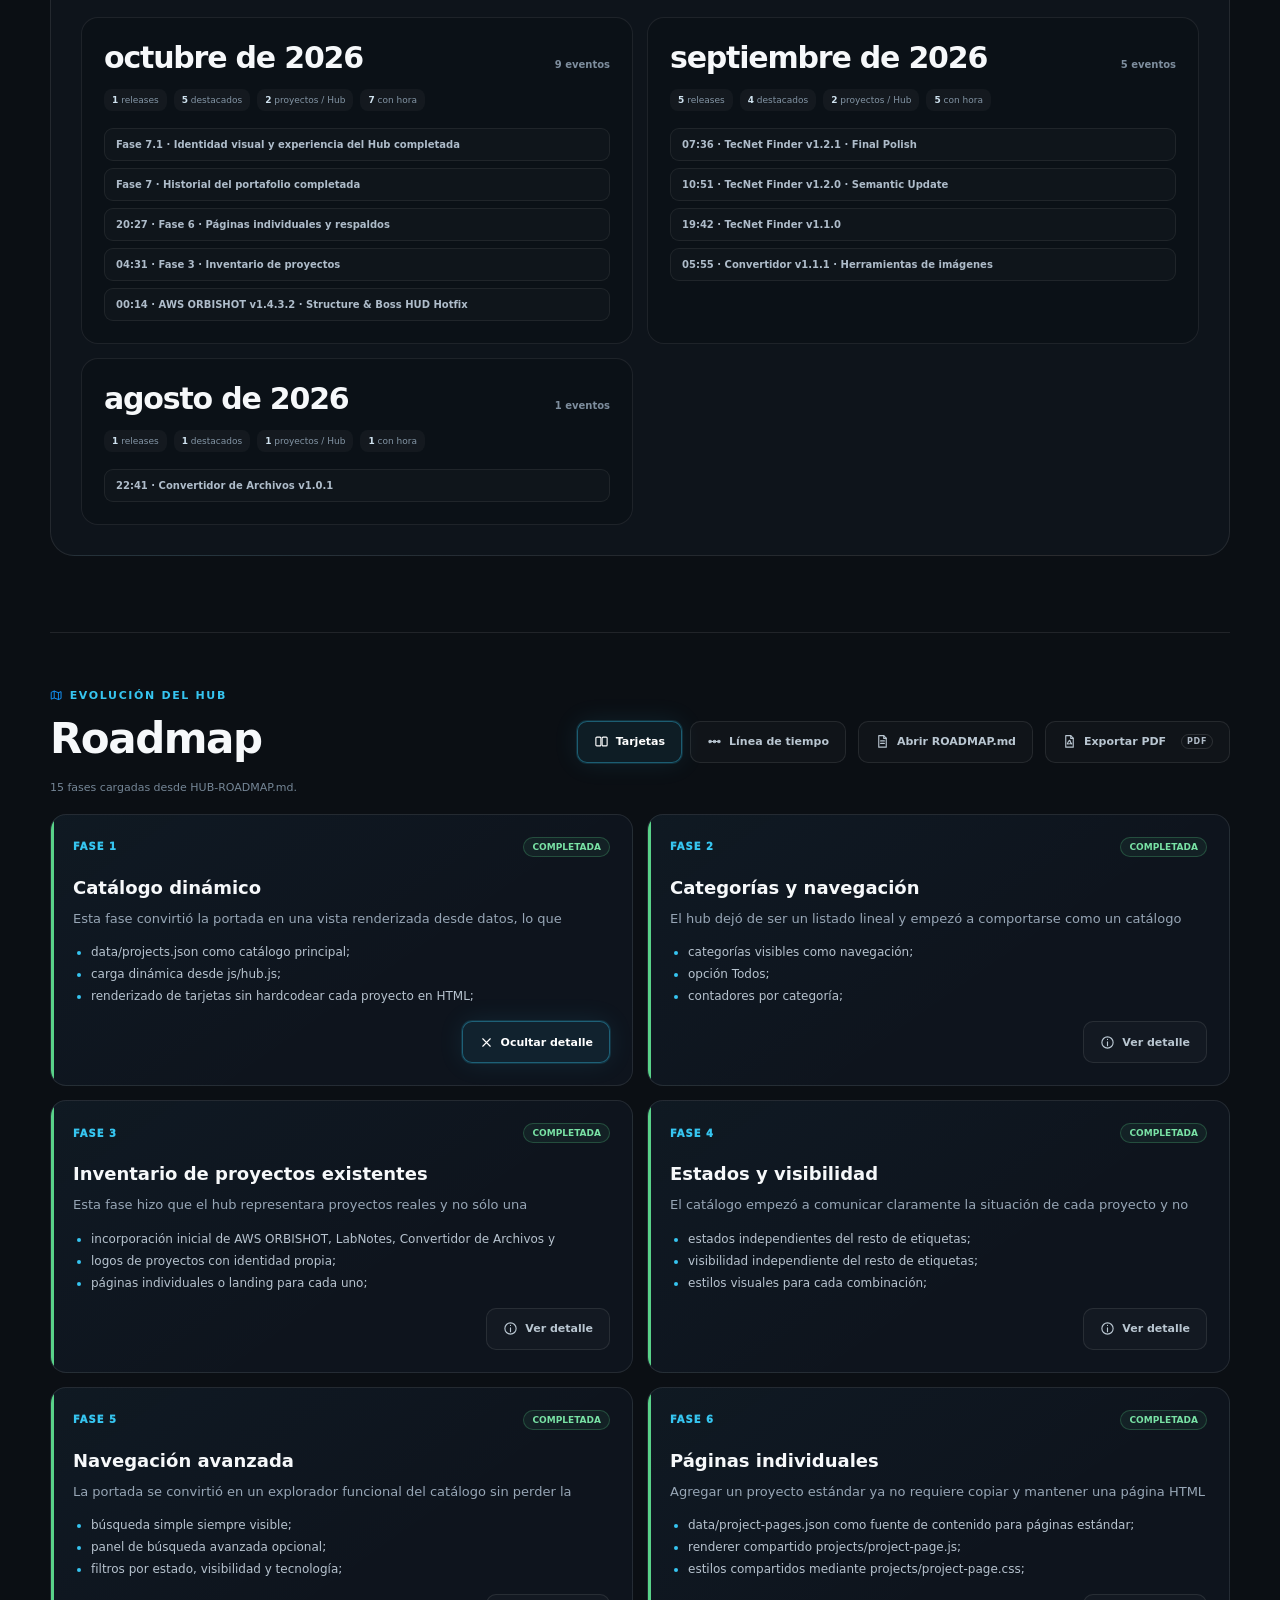
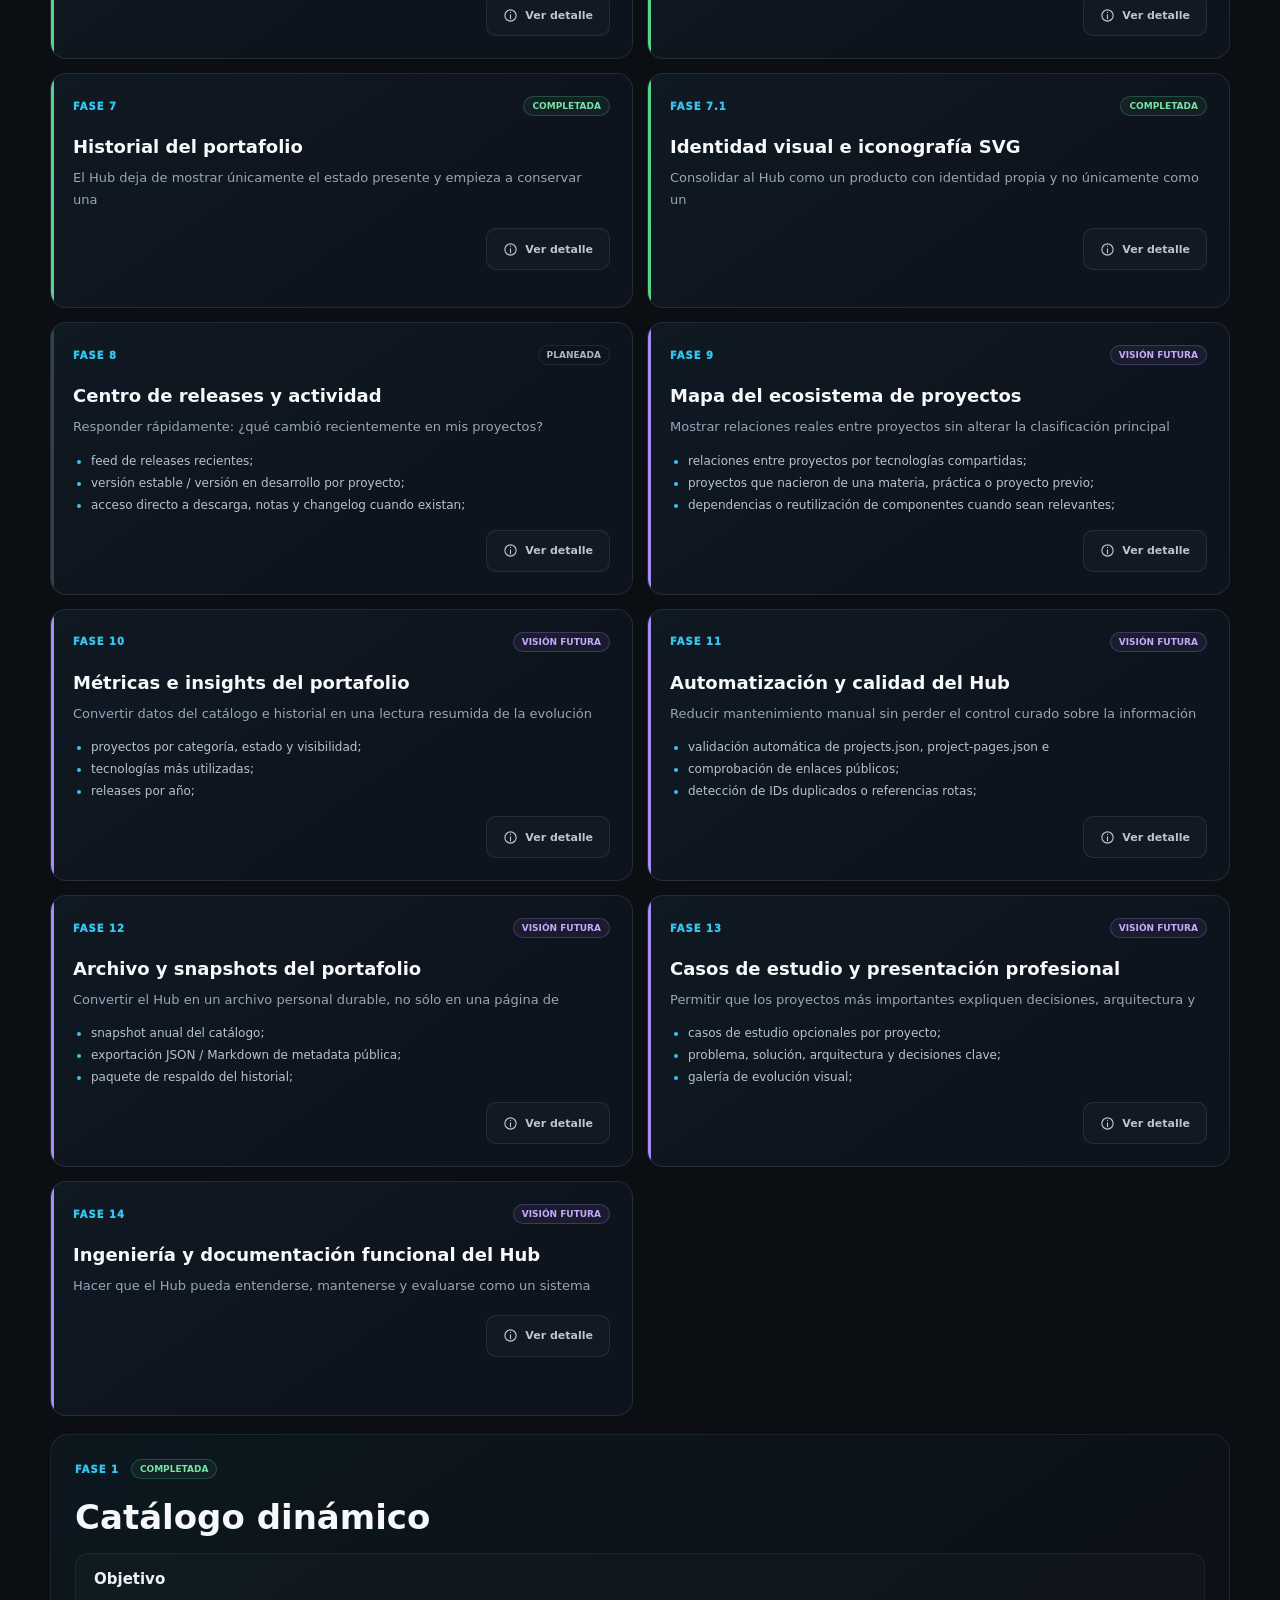
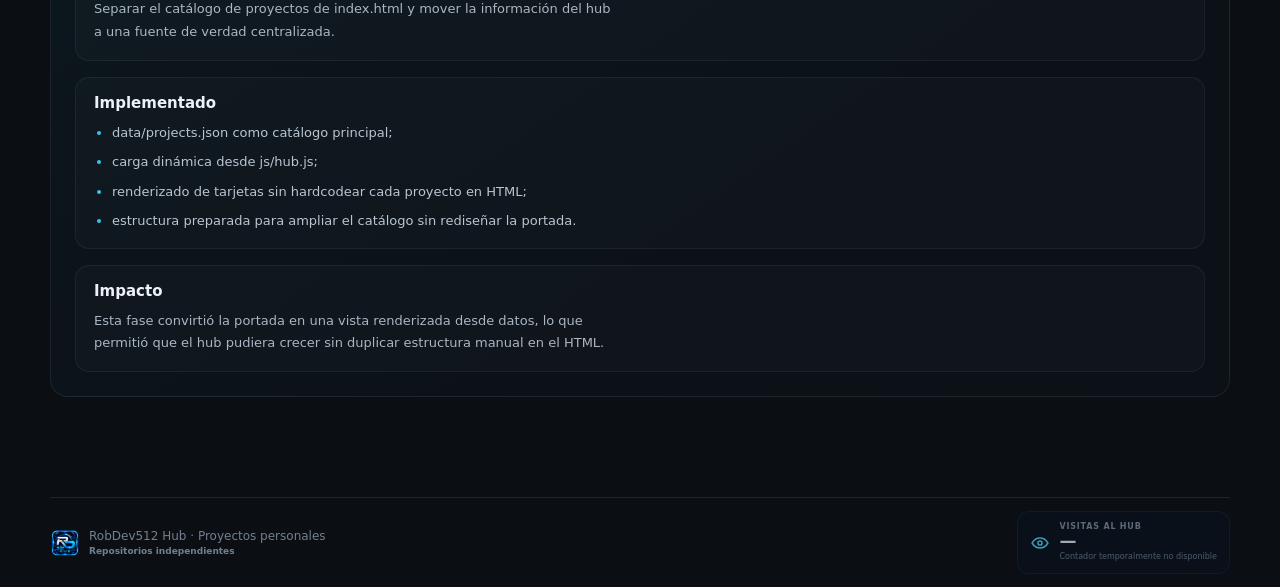
==== commit dbacbf36: "feat(hub): complete phase 7.1 visual experience" ====
--- a/index.html
+++ b/index.html
@@ -12,7 +12,7 @@
 
   <meta
     name="theme-color"
-    content="#0d1117"
+    content="#075cff"
   >
 
   <meta
@@ -21,8 +21,39 @@
   >
 
   <title>
-    RobDev512 · Proyectos
+    RobDev512 Hub · Proyectos
   </title>
+
+  <link
+    rel="icon"
+    href="./assets/branding/favicon.ico"
+    sizes="any"
+  >
+
+  <link
+    rel="icon"
+    type="image/png"
+    sizes="32x32"
+    href="./assets/branding/favicon-32x32.png"
+  >
+
+  <link
+    rel="icon"
+    type="image/png"
+    sizes="16x16"
+    href="./assets/branding/favicon-16x16.png"
+  >
+
+  <link
+    rel="apple-touch-icon"
+    sizes="180x180"
+    href="./assets/branding/apple-touch-icon.png"
+  >
+
+  <link
+    rel="manifest"
+    href="./site.webmanifest"
+  >
 
   <link
     rel="stylesheet"
@@ -44,27 +75,148 @@
     defer
   ></script>
 
+  <script
+    src="./js/site-stats.js"
+    defer
+  ></script>
+
 </head>
 
 
 <body>
 
+  <section
+        class="hub-brand-banner hub-brand-cover"
+        aria-labelledby="hubBannerTitle"
+      >
+
+        <div class="hub-brand-banner-glow" aria-hidden="true"></div>
+
+        <svg
+          class="hub-banner-tech-lines"
+          viewBox="0 0 1180 430"
+          preserveAspectRatio="none"
+          aria-hidden="true"
+        >
+          <g class="hub-banner-circuit hub-banner-circuit-left">
+            <path d="M0 86h94l36 36h112"/>
+            <path d="M0 142h58l44 44h86"/>
+            <path d="M0 270h74l52-52h104"/>
+            <path d="M0 330h104l36-36h92"/>
+            <path d="M22 58h110l34 34h76"/>
+            <circle cx="94" cy="86" r="5"/>
+            <circle cx="130" cy="122" r="4"/>
+            <circle cx="102" cy="186" r="5"/>
+            <circle cx="126" cy="218" r="4"/>
+            <circle cx="104" cy="330" r="5"/>
+          </g>
+
+          <g class="hub-banner-circuit hub-banner-circuit-right">
+            <path d="M1180 86h-94l-36 36h-112"/>
+            <path d="M1180 142h-58l-44 44h-86"/>
+            <path d="M1180 270h-74l-52-52h-104"/>
+            <path d="M1180 330h-104l-36-36h-92"/>
+            <path d="M1158 58h-110l-34 34h-76"/>
+            <circle cx="1086" cy="86" r="5"/>
+            <circle cx="1050" cy="122" r="4"/>
+            <circle cx="1078" cy="186" r="5"/>
+            <circle cx="1054" cy="218" r="4"/>
+            <circle cx="1076" cy="330" r="5"/>
+          </g>
+
+          <g class="hub-banner-diagonals">
+            <path d="M0 0h120L40 90H0z"/>
+            <path d="M1180 0h-120l80 90h40z"/>
+            <path d="M0 430h140l-82-92H0z"/>
+            <path d="M1180 430h-140l82-92h58z"/>
+          </g>
+        </svg>
+
+        <div class="hub-banner-corner hub-banner-corner-tl" aria-hidden="true"></div>
+        <div class="hub-banner-corner hub-banner-corner-tr" aria-hidden="true"></div>
+        <div class="hub-banner-corner hub-banner-corner-bl" aria-hidden="true"></div>
+        <div class="hub-banner-corner hub-banner-corner-br" aria-hidden="true"></div>
+
+        <div class="hub-brand-banner-inner">
+
+          <img
+            class="hub-banner-logo"
+            src="./assets/branding/robdev512-hub-logo.png"
+            alt=""
+            aria-hidden="true"
+          >
+
+          <span class="hub-banner-kicker">
+            Portafolio de proyectos personales
+          </span>
+
+          <h2 id="hubBannerTitle">
+            Un solo punto para explorar proyectos, evolución y próximos pasos.
+          </h2>
+
+          <p>
+            Reúne aplicaciones, herramientas, videojuegos y experimentos bajo
+            una identidad común, sin perder el historial independiente de cada
+            proyecto.
+          </p>
+
+          <div class="hub-banner-actions">
+            <a
+              class="hub-banner-action"
+              id="bannerSearchProject"
+              href="#catalogSearch"
+            >
+              <svg class="ui-icon" aria-hidden="true"><use href="./assets/icons/hub-icons.svg#icon-search"></use></svg>
+              <span>Buscar proyecto</span>
+            </a>
+
+            <a
+              class="hub-banner-action"
+              id="bannerFeaturedProjects"
+              href="#featuredProjects"
+            >
+              <svg class="ui-icon" aria-hidden="true"><use href="./assets/icons/hub-icons.svg#icon-star"></use></svg>
+              <span>Ver destacados</span>
+            </a>
+
+            <a
+              class="hub-banner-action"
+              id="bannerFavoriteProjects"
+              href="#projects"
+            >
+              <svg class="ui-icon" aria-hidden="true"><use href="./assets/icons/hub-icons.svg#icon-heart"></use></svg>
+              <span id="bannerFavoriteLabel">Mis favoritos</span>
+            </a>
+          </div>
+
+        </div>
+
+      </section>
+
   <div class="hub-shell">
 
 
     <header class="hub-header">
 
-      <div>
-
-        <span class="hub-kicker">
-          Hub de proyectos
-        </span>
-
-        <h1>
-          RobDev512
+      <div class="hub-brand">
+
+        <a
+          class="hub-brand-link"
+          href="./"
+          aria-label="RobDev512 Hub · Inicio"
+        >
+          <img
+            class="hub-brand-lockup"
+            src="./assets/branding/robdev512-hub-lockup.png"
+            alt="RobDev512 Hub"
+          >
+        </a>
+
+        <h1 class="visually-hidden">
+          RobDev512 Hub
         </h1>
 
-        <p>
+        <p class="hub-brand-description">
           Aplicaciones, videojuegos y proyectos personales desarrollados
           como parte de aprendizaje, experimentación y desarrollo continuo.
         </p>
@@ -72,13 +224,34 @@
       </div>
 
 
-      <div class="hub-header-actions">
+      <nav
+        class="hub-header-actions"
+        aria-label="Navegación principal del Hub"
+      >
+
+        <a class="github-link" href="#projects">
+          <svg class="ui-icon" aria-hidden="true"><use href="./assets/icons/hub-icons.svg#icon-grid"></use></svg>
+          <span>Proyectos</span>
+        </a>
+
+        <a class="github-link" href="#portfolioHistory">
+          <svg class="ui-icon" aria-hidden="true"><use href="./assets/icons/hub-icons.svg#icon-history"></use></svg>
+          <span>Historial</span>
+        </a>
+
+        <a class="github-link" href="#hubRoadmap">
+          <svg class="ui-icon" aria-hidden="true"><use href="./assets/icons/hub-icons.svg#icon-roadmap"></use></svg>
+          <span>Roadmap</span>
+        </a>
 
         <a
           class="github-link"
-          href="#portfolioHistory"
-        >
-          Historial
+          href="./docs/"
+          target="_blank"
+          rel="noopener noreferrer"
+        >
+          <svg class="ui-icon" aria-hidden="true"><use href="./assets/icons/hub-icons.svg#icon-file"></use></svg>
+          <span>Documentación</span>
         </a>
 
         <a
@@ -87,10 +260,11 @@
           target="_blank"
           rel="noreferrer"
         >
-          GitHub
+          <svg class="ui-icon" aria-hidden="true"><use href="./assets/icons/hub-icons.svg#icon-code"></use></svg>
+          <span>GitHub</span>
         </a>
 
-      </div>
+      </nav>
 
     </header>
 
@@ -98,12 +272,55 @@
 
     <main>
 
-      <section class="projects-heading">
+
+      <section
+        class="featured-projects"
+        id="featuredProjects"
+        aria-labelledby="featuredProjectsTitle"
+      >
+
+        <div class="featured-projects-heading">
+          <div>
+            <span class="catalog-kicker section-kicker-with-icon">
+              <svg class="ui-icon" aria-hidden="true"><use href="./assets/icons/hub-icons.svg#icon-star"></use></svg>
+              <span>Selección del Hub</span>
+            </span>
+
+            <h2 id="featuredProjectsTitle">
+              Proyectos destacados
+            </h2>
+          </div>
+
+          <p>
+            Selección curada directamente desde el catálogo. Los proyectos
+            aparecen aquí cuando están marcados como destacados en la fuente
+            de datos del Hub.
+          </p>
+        </div>
+
+        <div
+          class="featured-projects-grid"
+          id="featuredProjectsGrid"
+          aria-live="polite"
+          aria-busy="true"
+        >
+          <article class="featured-project-card featured-project-placeholder">
+            <span>Cargando proyectos destacados…</span>
+          </article>
+        </div>
+
+      </section>
+
+<section
+        class="projects-heading"
+        id="projects"
+      >
 
         <div>
 
-          <span>
-            Proyectos
+          <span class="section-kicker-with-icon">
+            <svg class="ui-icon" aria-hidden="true"><use href="./assets/icons/hub-icons.svg#icon-grid"></use></svg>
+            <span>Proyectos</span>
           </span>
 
           <h2>
@@ -132,8 +349,9 @@
 
           <div>
 
-            <span class="catalog-kicker">
-              Explorar catálogo
+            <span class="catalog-kicker section-kicker-with-icon">
+              <svg class="ui-icon" aria-hidden="true"><use href="./assets/icons/hub-icons.svg#icon-search"></use></svg>
+              <span>Explorar catálogo</span>
             </span>
 
             <h2 id="catalogFiltersTitle">
@@ -161,8 +379,9 @@
             for="catalogSearch"
           >
 
-            <span>
-              Buscar
+            <span class="control-label-with-icon">
+              <svg class="ui-icon" aria-hidden="true"><use href="./assets/icons/hub-icons.svg#icon-search"></use></svg>
+              <span>Buscar</span>
             </span>
 
             <input
@@ -182,7 +401,8 @@
             aria-expanded="false"
             aria-controls="advancedCatalogPanel"
           >
-            Búsqueda avanzada
+            <svg class="ui-icon" aria-hidden="true"><use href="./assets/icons/hub-icons.svg#icon-sliders"></use></svg>
+            <span class="button-label">Búsqueda avanzada</span>
           </button>
 
 
@@ -191,7 +411,8 @@
             id="resetCatalogFilters"
             type="button"
           >
-            Limpiar
+            <svg class="ui-icon" aria-hidden="true"><use href="./assets/icons/hub-icons.svg#icon-reset"></use></svg>
+            <span>Limpiar</span>
           </button>
 
         </div>
@@ -202,8 +423,9 @@
           aria-label="Filtrar proyectos por categoría"
         >
 
-          <span class="control-label">
-            Categoría
+          <span class="control-label control-label-with-icon">
+            <svg class="ui-icon" aria-hidden="true"><use href="./assets/icons/hub-icons.svg#icon-grid"></use></svg>
+            <span>Categoría</span>
           </span>
 
           <div
@@ -233,8 +455,9 @@
           <div class="advanced-panel-heading">
 
             <div>
-              <span class="catalog-kicker">
-                Filtros adicionales
+              <span class="catalog-kicker section-kicker-with-icon">
+                <svg class="ui-icon" aria-hidden="true"><use href="./assets/icons/hub-icons.svg#icon-sliders"></use></svg>
+                <span>Filtros adicionales</span>
               </span>
 
               <strong>
@@ -253,8 +476,9 @@
 
             <label class="catalog-field">
 
-              <span>
-                Estado
+              <span class="control-label-with-icon">
+                <svg class="ui-icon" aria-hidden="true"><use href="./assets/icons/hub-icons.svg#icon-status"></use></svg>
+                <span>Estado</span>
               </span>
 
               <select id="statusFilter">
@@ -268,8 +492,9 @@
 
             <label class="catalog-field">
 
-              <span>
-                Visibilidad
+              <span class="control-label-with-icon">
+                <svg class="ui-icon" aria-hidden="true"><use href="./assets/icons/hub-icons.svg#icon-eye"></use></svg>
+                <span>Visibilidad</span>
               </span>
 
               <select id="visibilityFilter">
@@ -283,8 +508,9 @@
 
             <label class="catalog-field">
 
-              <span>
-                Tecnología
+              <span class="control-label-with-icon">
+                <svg class="ui-icon" aria-hidden="true"><use href="./assets/icons/hub-icons.svg#icon-cpu"></use></svg>
+                <span>Tecnología</span>
               </span>
 
               <select id="technologyFilter">
@@ -298,8 +524,9 @@
 
             <label class="catalog-field">
 
-              <span>
-                Ordenar por
+              <span class="control-label-with-icon">
+                <svg class="ui-icon" aria-hidden="true"><use href="./assets/icons/hub-icons.svg#icon-sort"></use></svg>
+                <span>Ordenar por</span>
               </span>
 
               <select id="sortOrder">
@@ -340,6 +567,22 @@
 
             <span>
               Mostrar sólo proyectos destacados
+            </span>
+
+          </label>
+
+          <label class="featured-filter">
+
+            <input
+              id="favoriteOnly"
+              type="checkbox"
+            >
+
+            <span class="featured-filter-box"></span>
+
+            <span class="control-label-with-icon">
+              <svg class="ui-icon" aria-hidden="true"><use href="./assets/icons/hub-icons.svg#icon-heart"></use></svg>
+              <span>Mostrar sólo mis favoritos</span>
             </span>
 
           </label>
@@ -388,8 +631,9 @@
         <div class="history-heading">
 
           <div>
-            <span class="catalog-kicker">
-              Evolución real
+            <span class="catalog-kicker section-kicker-with-icon">
+              <svg class="ui-icon" aria-hidden="true"><use href="./assets/icons/hub-icons.svg#icon-history"></use></svg>
+              <span>Evolución real</span>
             </span>
 
             <h2 id="portfolioHistoryTitle">
@@ -416,42 +660,42 @@
           <div class="history-filter-grid">
 
             <label class="history-field">
-              <span>Proyecto</span>
+              <span class="control-label-with-icon"><svg class="ui-icon" aria-hidden="true"><use href="./assets/icons/hub-icons.svg#icon-project"></use></svg><span>Proyecto</span></span>
               <select id="historyProjectFilter">
                 <option value="">Todos los proyectos</option>
               </select>
             </label>
 
             <label class="history-field">
-              <span>Tipo de evento</span>
+              <span class="control-label-with-icon"><svg class="ui-icon" aria-hidden="true"><use href="./assets/icons/hub-icons.svg#icon-tag"></use></svg><span>Tipo de evento</span></span>
               <select id="historyTypeFilter">
                 <option value="">Todos los tipos</option>
               </select>
             </label>
 
             <label class="history-field">
-              <span>Año</span>
+              <span class="control-label-with-icon"><svg class="ui-icon" aria-hidden="true"><use href="./assets/icons/hub-icons.svg#icon-calendar"></use></svg><span>Año</span></span>
               <select id="historyYearFilter">
                 <option value="">Todos los años</option>
               </select>
             </label>
 
             <label class="history-field">
-              <span>Mes</span>
+              <span class="control-label-with-icon"><svg class="ui-icon" aria-hidden="true"><use href="./assets/icons/hub-icons.svg#icon-calendar"></use></svg><span>Mes</span></span>
               <select id="historyMonthFilter">
                 <option value="">Todos los meses</option>
               </select>
             </label>
 
             <label class="history-field">
-              <span>Día</span>
+              <span class="control-label-with-icon"><svg class="ui-icon" aria-hidden="true"><use href="./assets/icons/hub-icons.svg#icon-calendar"></use></svg><span>Día</span></span>
               <select id="historyDayFilter">
                 <option value="">Todos los días</option>
               </select>
             </label>
 
             <label class="history-field">
-              <span>Hora</span>
+              <span class="control-label-with-icon"><svg class="ui-icon" aria-hidden="true"><use href="./assets/icons/hub-icons.svg#icon-clock"></use></svg><span>Hora</span></span>
               <select id="historyHourFilter">
                 <option value="">Todas las horas</option>
               </select>
@@ -462,7 +706,7 @@
           <div class="history-control-actions">
 
             <label class="history-granularity">
-              <span>Agrupar</span>
+              <span class="control-label-with-icon"><svg class="ui-icon" aria-hidden="true"><use href="./assets/icons/hub-icons.svg#icon-calendar"></use></svg><span>Agrupar</span></span>
               <select id="historyGranularity">
                 <option value="year">Año</option>
                 <option value="month" selected>Mes</option>
@@ -483,7 +727,8 @@
                 data-history-view="timeline"
                 aria-pressed="true"
               >
-                Cronología
+                <svg class="ui-icon" aria-hidden="true"><use href="./assets/icons/hub-icons.svg#icon-timeline"></use></svg>
+                <span>Cronología</span>
               </button>
 
               <button
@@ -492,7 +737,8 @@
                 data-history-view="periods"
                 aria-pressed="false"
               >
-                Por periodo
+                <svg class="ui-icon" aria-hidden="true"><use href="./assets/icons/hub-icons.svg#icon-calendar"></use></svg>
+                <span>Por periodo</span>
               </button>
             </div>
 
@@ -501,7 +747,8 @@
               id="historyReset"
               type="button"
             >
-              Limpiar filtros
+              <svg class="ui-icon" aria-hidden="true"><use href="./assets/icons/hub-icons.svg#icon-reset"></use></svg>
+              <span>Limpiar filtros</span>
             </button>
 
           </div>
@@ -554,8 +801,9 @@
 
           <div>
 
-            <span class="catalog-kicker">
-              Evolución del Hub
+            <span class="catalog-kicker section-kicker-with-icon">
+              <svg class="ui-icon" aria-hidden="true"><use href="./assets/icons/hub-icons.svg#icon-roadmap"></use></svg>
+              <span>Evolución del Hub</span>
             </span>
 
             <h2 id="hubRoadmapTitle">
@@ -580,7 +828,8 @@
                 data-view="cards"
                 aria-pressed="true"
               >
-                Tarjetas
+                <svg class="ui-icon" aria-hidden="true"><use href="./assets/icons/hub-icons.svg#icon-cards"></use></svg>
+                <span>Tarjetas</span>
               </button>
 
               <button
@@ -589,7 +838,8 @@
                 data-view="timeline"
                 aria-pressed="false"
               >
-                Línea de tiempo
+                <svg class="ui-icon" aria-hidden="true"><use href="./assets/icons/hub-icons.svg#icon-timeline"></use></svg>
+                <span>Línea de tiempo</span>
               </button>
 
             </div>
@@ -599,7 +849,8 @@
               class="hub-roadmap-link"
               href="./docs/HUB-ROADMAP.md"
             >
-              Abrir ROADMAP.md
+              <svg class="ui-icon" aria-hidden="true"><use href="./assets/icons/hub-icons.svg#icon-file"></use></svg>
+              <span>Abrir ROADMAP.md</span>
             </a>
 
 
@@ -608,7 +859,8 @@
               id="hubRoadmapPdfExport"
               type="button"
             >
-              Exportar PDF
+              <svg class="ui-icon" aria-hidden="true"><use href="./assets/icons/hub-icons.svg#icon-pdf"></use></svg>
+              <span class="button-label">Exportar PDF</span>
             </button>
 
           </div>
@@ -690,13 +942,44 @@
 
     <footer>
 
-      <span>
-        RobDev512 · Proyectos personales
-      </span>
-
-      <span>
-        Repositorios independientes
-      </span>
+      <div class="hub-footer-brand">
+        <img
+          src="./assets/branding/robdev512-hub-icon.png"
+          alt=""
+          aria-hidden="true"
+        >
+
+        <div>
+          <span>
+            RobDev512 Hub · Proyectos personales
+          </span>
+
+          <span class="hub-footer-subtitle">
+            Repositorios independientes
+          </span>
+        </div>
+      </div>
+
+      <div
+        class="hub-visit-counter"
+        id="hubVisitCounter"
+        data-state="loading"
+        aria-live="polite"
+      >
+        <svg class="ui-icon" aria-hidden="true"><use href="./assets/icons/hub-icons.svg#icon-eye"></use></svg>
+
+        <div class="hub-visit-counter-copy">
+          <span>Visitas al Hub</span>
+
+          <strong id="hubVisitTotal">
+            —
+          </strong>
+
+          <small id="hubVisitMeta">
+            Preparando contador…
+          </small>
+        </div>
+      </div>
 
     </footer>
 
--- a/styles.css
+++ b/styles.css
@@ -3597,3 +3597,1449 @@
     flex-direction: column;
   }
 }
+
+/* =========================================================
+   ROBDEV512 HUB BRANDING
+   ========================================================= */
+
+:root {
+  --hub-blue: #075cff;
+  --hub-blue-bright: #1498ff;
+  --hub-cyan-bright: #16e6ff;
+  --hub-deep: #07101f;
+}
+
+html {
+  scroll-behavior: smooth;
+}
+
+.visually-hidden {
+  position: absolute !important;
+
+  width: 1px !important;
+  height: 1px !important;
+
+  padding: 0 !important;
+  margin: -1px !important;
+
+  overflow: hidden !important;
+  clip: rect(0, 0, 0, 0) !important;
+  white-space: nowrap !important;
+
+  border: 0 !important;
+}
+
+.hub-header {
+  min-height: 205px;
+
+  align-items: center;
+
+  padding:
+    38px
+    0
+    32px;
+}
+
+.hub-brand {
+  min-width: 0;
+
+  display: grid;
+
+  gap: 6px;
+}
+
+.hub-brand-link {
+  width: fit-content;
+  max-width: 100%;
+
+  display: inline-flex;
+
+  text-decoration: none;
+}
+
+.hub-brand-lockup {
+  display: block;
+
+  width: min(455px, 56vw);
+  max-width: 100%;
+  max-height: 126px;
+
+  object-fit: contain;
+  object-position: left center;
+
+  filter:
+    drop-shadow(0 0 16px rgba(7, 92, 255, .18))
+    drop-shadow(0 0 28px rgba(22, 230, 255, .08));
+
+  transition:
+    transform .2s ease,
+    filter .2s ease;
+}
+
+.hub-brand-link:hover .hub-brand-lockup {
+  transform: translateY(-1px);
+
+  filter:
+    drop-shadow(0 0 20px rgba(7, 92, 255, .26))
+    drop-shadow(0 0 34px rgba(22, 230, 255, .12));
+}
+
+.hub-brand-description {
+  max-width: 650px !important;
+
+  margin-top: 0 !important;
+
+  font-size: 14px !important;
+  line-height: 1.55 !important;
+}
+
+.hub-header-actions {
+  display: flex;
+  flex-wrap: wrap;
+
+  gap: 8px;
+}
+
+.github-link:hover {
+  border-color: rgba(20, 152, 255, .58);
+
+  box-shadow:
+    0 0 18px rgba(7, 92, 255, .10);
+}
+
+
+/* =========================================================
+   HUB BRAND BANNER
+   ========================================================= */
+
+.hub-brand-banner {
+  position: relative;
+
+  overflow: hidden;
+
+  min-height: 430px;
+
+  display: grid;
+  place-items: center;
+
+  margin:
+    -20px
+    0
+    72px;
+
+  padding:
+    48px
+    54px;
+
+  border: 1px solid rgba(20, 152, 255, .20);
+  border-radius: 26px;
+
+  background:
+    radial-gradient(
+      circle at 50% 46%,
+      rgba(7, 92, 255, .20),
+      transparent 33rem
+    ),
+    radial-gradient(
+      circle at 8% 10%,
+      rgba(22, 230, 255, .08),
+      transparent 18rem
+    ),
+    radial-gradient(
+      circle at 92% 82%,
+      rgba(20, 152, 255, .10),
+      transparent 22rem
+    ),
+    linear-gradient(
+      145deg,
+      rgba(7, 16, 31, .98),
+      rgba(5, 11, 22, .96)
+    );
+
+  box-shadow:
+    inset 0 0 0 1px rgba(255, 255, 255, .018),
+    0 30px 80px rgba(0, 0, 0, .22);
+}
+
+.hub-brand-banner::before,
+.hub-brand-banner::after {
+  content: "";
+
+  position: absolute;
+
+  pointer-events: none;
+}
+
+.hub-brand-banner::before {
+  inset: 0;
+
+  opacity: .45;
+
+  background-image:
+    linear-gradient(
+      rgba(20, 152, 255, .055) 1px,
+      transparent 1px
+    ),
+    linear-gradient(
+      90deg,
+      rgba(20, 152, 255, .055) 1px,
+      transparent 1px
+    );
+
+  background-size:
+    44px
+    44px;
+
+  mask-image:
+    radial-gradient(
+      circle at center,
+      #000 0,
+      rgba(0, 0, 0, .72) 38%,
+      transparent 76%
+    );
+}
+
+.hub-brand-banner::after {
+  width: 520px;
+  height: 520px;
+
+  top: 50%;
+  left: 50%;
+
+  transform:
+    translate(-50%, -50%);
+
+  border: 1px solid rgba(20, 152, 255, .09);
+  border-radius: 50%;
+
+  box-shadow:
+    0 0 0 42px rgba(20, 152, 255, .025),
+    0 0 0 92px rgba(22, 230, 255, .018);
+}
+
+.hub-brand-banner-glow {
+  position: absolute;
+
+  width: 58%;
+  height: 2px;
+
+  left: 21%;
+  bottom: 0;
+
+  background:
+    linear-gradient(
+      90deg,
+      transparent,
+      var(--hub-blue),
+      var(--hub-cyan-bright),
+      var(--hub-blue),
+      transparent
+    );
+
+  box-shadow:
+    0 0 26px rgba(20, 152, 255, .68);
+}
+
+.hub-brand-banner-inner {
+  position: relative;
+  z-index: 2;
+
+  width: min(920px, 100%);
+
+  display: flex;
+  flex-direction: column;
+  align-items: center;
+
+  text-align: center;
+}
+
+.hub-banner-logo {
+  width: min(900px, 100%);
+  max-height: 265px;
+
+  object-fit: contain;
+
+  filter:
+    drop-shadow(0 0 20px rgba(7, 92, 255, .24))
+    drop-shadow(0 0 38px rgba(22, 230, 255, .08));
+}
+
+.hub-banner-kicker {
+  margin-top: 4px;
+
+  color: #83d9ff;
+
+  font-size: 11px;
+  font-weight: 900;
+
+  letter-spacing: .23em;
+
+  text-transform: uppercase;
+}
+
+.hub-brand-banner h2 {
+  max-width: 760px;
+
+  margin:
+    13px
+    0
+    0;
+
+  font-size:
+    clamp(
+      26px,
+      3.4vw,
+      42px
+    );
+
+  line-height: 1.08;
+
+  letter-spacing: -.035em;
+}
+
+.hub-brand-banner p {
+  max-width: 700px;
+
+  margin:
+    16px
+    0
+    0;
+
+  color: #aab9c9;
+
+  font-size: 14px;
+  line-height: 1.7;
+}
+
+.hub-banner-actions {
+  display: flex;
+  flex-wrap: wrap;
+  justify-content: center;
+
+  gap: 10px;
+
+  margin-top: 26px;
+}
+
+.hub-banner-action {
+  min-height: 43px;
+
+  display: inline-flex;
+  align-items: center;
+  justify-content: center;
+
+  padding:
+    0
+    16px;
+
+  border: 1px solid rgba(20, 152, 255, .23);
+  border-radius: 10px;
+
+  color: #c8e9ff;
+
+  background:
+    rgba(7, 92, 255, .055);
+
+  text-decoration: none;
+
+  font-size: 11px;
+  font-weight: 900;
+
+  transition:
+    color .15s ease,
+    border-color .15s ease,
+    background .15s ease,
+    transform .15s ease,
+    box-shadow .15s ease;
+}
+
+.hub-banner-action:hover {
+  transform: translateY(-1px);
+
+  color: #ffffff;
+
+  border-color:
+    rgba(20, 152, 255, .50);
+
+  background:
+    rgba(7, 92, 255, .12);
+
+  box-shadow:
+    0 0 22px rgba(7, 92, 255, .11);
+}
+
+.hub-banner-action-primary {
+  color: #ffffff;
+
+  border-color:
+    rgba(22, 230, 255, .40);
+
+  background:
+    linear-gradient(
+      135deg,
+      rgba(7, 92, 255, .80),
+      rgba(20, 152, 255, .58)
+    );
+
+  box-shadow:
+    0 0 24px rgba(7, 92, 255, .15);
+}
+
+.hub-footer-brand {
+  display: inline-flex;
+  align-items: center;
+
+  gap: 9px;
+}
+
+.hub-footer-brand img {
+  width: 30px;
+  height: 30px;
+
+  object-fit: contain;
+
+  border-radius: 8px;
+}
+
+@media (max-width: 900px) {
+  .hub-header {
+    align-items: flex-start;
+    flex-direction: column;
+
+    gap: 24px;
+  }
+
+  .hub-brand-lockup {
+    width: min(500px, 78vw);
+  }
+
+  .hub-brand-banner {
+    min-height: 390px;
+
+    padding:
+      42px
+      30px;
+  }
+}
+
+@media (max-width: 620px) {
+  .hub-header {
+    min-height: 0;
+
+    padding:
+      28px
+      0;
+  }
+
+  .hub-brand-lockup {
+    width: min(430px, 92vw);
+  }
+
+  .hub-brand-description {
+    font-size: 13px !important;
+  }
+
+  .hub-brand-banner {
+    min-height: 0;
+
+    margin-top: -28px;
+    margin-bottom: 54px;
+
+    padding:
+      34px
+      18px;
+
+    border-radius: 20px;
+  }
+
+  .hub-banner-logo {
+    width: 100%;
+  }
+
+  .hub-brand-banner h2 {
+    font-size: 25px;
+  }
+
+  .hub-brand-banner p {
+    font-size: 13px;
+  }
+
+  .hub-banner-actions {
+    width: 100%;
+  }
+
+  .hub-banner-action {
+    width: 100%;
+  }
+
+  footer {
+    align-items: flex-start;
+    flex-direction: column;
+  }
+}
+
+@media (prefers-reduced-motion: reduce) {
+  .hub-brand-lockup,
+  .hub-banner-action {
+    transition: none;
+  }
+
+  .hub-brand-link:hover .hub-brand-lockup,
+  .hub-banner-action:hover {
+    transform: none;
+  }
+}
+
+/* =========================================================
+   FASE 7.1 · SVG ICON SYSTEM
+   ========================================================= */
+
+.ui-icon {
+  width: 1.15em;
+  height: 1.15em;
+
+  flex: 0 0 auto;
+
+  fill: none;
+  stroke: currentColor;
+  stroke-width: 1.8;
+  stroke-linecap: round;
+  stroke-linejoin: round;
+}
+
+.section-kicker-with-icon,
+.control-label-with-icon {
+  display: inline-flex;
+  align-items: center;
+
+  gap: 7px;
+}
+
+.section-kicker-with-icon .ui-icon {
+  color: var(--hub-blue-bright);
+}
+
+.github-link,
+.hub-banner-action,
+.catalog-advanced-toggle,
+.catalog-reset,
+.history-view-button,
+.history-reset,
+.hub-roadmap-view-button,
+.hub-roadmap-link,
+.btn,
+.hub-roadmap-detail-button,
+.history-detail-link,
+.history-detail-close {
+  display: inline-flex;
+  align-items: center;
+  justify-content: center;
+
+  gap: 7px;
+}
+
+.github-link .ui-icon,
+.hub-banner-action .ui-icon,
+.catalog-advanced-toggle .ui-icon,
+.catalog-reset .ui-icon,
+.history-view-button .ui-icon,
+.history-reset .ui-icon,
+.hub-roadmap-view-button .ui-icon,
+.hub-roadmap-link .ui-icon,
+.btn .ui-icon,
+.hub-roadmap-detail-button .ui-icon,
+.history-detail-link .ui-icon,
+.history-detail-close .ui-icon {
+  width: 15px;
+  height: 15px;
+}
+
+.project-state-pill .ui-icon {
+  width: 13px;
+  height: 13px;
+
+  opacity: .84;
+}
+
+.category-filter .ui-icon {
+  width: 13px;
+  height: 13px;
+
+  color: #80d8ff;
+}
+
+.history-event-type-icon {
+  width: 15px;
+  height: 15px;
+
+  color: rgb(var(--event-accent));
+}
+
+
+/* =========================================================
+   FASE 7.1 · TECHNOLOGICAL BANNER POLISH
+   ========================================================= */
+
+.hub-brand-banner {
+  isolation: isolate;
+
+  background:
+    radial-gradient(
+      circle at 50% 48%,
+      rgba(7, 92, 255, .26),
+      transparent 31rem
+    ),
+    linear-gradient(
+      90deg,
+      rgba(4, 55, 125, .17),
+      transparent 18%,
+      transparent 82%,
+      rgba(4, 55, 125, .17)
+    ),
+    linear-gradient(
+      145deg,
+      rgba(5, 18, 43, .995),
+      rgba(4, 10, 22, .985)
+    );
+
+  border-color:
+    rgba(20, 152, 255, .30);
+
+  box-shadow:
+    inset 0 0 0 1px rgba(255, 255, 255, .018),
+    inset 0 0 80px rgba(7, 92, 255, .055),
+    0 30px 80px rgba(0, 0, 0, .25);
+}
+
+.hub-brand-banner::before {
+  z-index: -3;
+
+  opacity: .40;
+
+  background-size:
+    34px
+    34px;
+}
+
+.hub-brand-banner::after {
+  z-index: -2;
+
+  width: 560px;
+  height: 560px;
+
+  border-color:
+    rgba(20, 152, 255, .12);
+
+  box-shadow:
+    0 0 0 44px rgba(20, 152, 255, .028),
+    0 0 0 96px rgba(22, 230, 255, .018),
+    0 0 120px rgba(7, 92, 255, .11);
+}
+
+.hub-banner-tech-lines {
+  position: absolute;
+  z-index: -1;
+
+  inset: 0;
+
+  width: 100%;
+  height: 100%;
+
+  pointer-events: none;
+}
+
+.hub-banner-circuit {
+  fill: none;
+
+  stroke: rgba(20, 152, 255, .50);
+  stroke-width: 2;
+
+  filter:
+    drop-shadow(0 0 5px rgba(20, 152, 255, .38));
+}
+
+.hub-banner-circuit path:nth-child(even) {
+  stroke:
+    rgba(22, 230, 255, .36);
+}
+
+.hub-banner-circuit circle {
+  fill: #06132a;
+
+  stroke: #17ddff;
+  stroke-width: 2.2;
+
+  filter:
+    drop-shadow(0 0 6px rgba(22, 230, 255, .60));
+}
+
+.hub-banner-diagonals {
+  fill:
+    rgba(13, 88, 195, .20);
+
+  stroke:
+    rgba(20, 152, 255, .18);
+  stroke-width: 1;
+}
+
+.hub-banner-corner {
+  position: absolute;
+  z-index: 1;
+
+  width: 62px;
+  height: 62px;
+
+  pointer-events: none;
+}
+
+.hub-banner-corner::before,
+.hub-banner-corner::after {
+  content: "";
+
+  position: absolute;
+
+  background:
+    linear-gradient(
+      90deg,
+      var(--hub-blue-bright),
+      var(--hub-cyan-bright)
+    );
+
+  box-shadow:
+    0 0 12px rgba(20, 152, 255, .32);
+}
+
+.hub-banner-corner::before {
+  width: 40px;
+  height: 2px;
+}
+
+.hub-banner-corner::after {
+  width: 2px;
+  height: 40px;
+}
+
+.hub-banner-corner-tl {
+  top: 18px;
+  left: 18px;
+}
+
+.hub-banner-corner-tr {
+  top: 18px;
+  right: 18px;
+
+  transform: rotate(90deg);
+}
+
+.hub-banner-corner-bl {
+  bottom: 18px;
+  left: 18px;
+
+  transform: rotate(-90deg);
+}
+
+.hub-banner-corner-br {
+  right: 18px;
+  bottom: 18px;
+
+  transform: rotate(180deg);
+}
+
+.hub-banner-logo {
+  width: min(820px, 92%);
+
+  filter:
+    drop-shadow(0 0 22px rgba(7, 92, 255, .28))
+    drop-shadow(0 0 44px rgba(22, 230, 255, .10));
+}
+
+.hub-brand-banner-inner {
+  padding:
+    10px
+    0;
+}
+
+.hub-banner-kicker {
+  text-shadow:
+    0 0 14px rgba(20, 152, 255, .22);
+}
+
+.hub-banner-action-primary {
+  background:
+    linear-gradient(
+      135deg,
+      rgba(7, 92, 255, .96),
+      rgba(14, 137, 236, .78)
+    );
+}
+
+@media (max-width: 720px) {
+  .hub-banner-tech-lines {
+    opacity: .45;
+  }
+
+  .hub-banner-corner {
+    width: 44px;
+    height: 44px;
+  }
+
+  .hub-banner-corner::before {
+    width: 30px;
+  }
+
+  .hub-banner-corner::after {
+    height: 30px;
+  }
+}
+
+.history-event-type-line {
+  display: inline-flex;
+  align-items: center;
+
+  gap: 5px;
+}
+
+/* =========================================================
+   FASE 7.1 · TOP COVER BANNER
+   ========================================================= */
+
+.hub-brand-cover {
+  width: 100%;
+
+  min-height: 350px;
+
+  margin: 0;
+
+  padding:
+    30px
+    max(22px, calc((100vw - 1180px) / 2));
+
+  border:
+    0;
+  border-bottom:
+    1px solid rgba(20, 152, 255, .24);
+  border-radius: 0;
+
+  background:
+    radial-gradient(
+      circle at 50% 46%,
+      rgba(7, 92, 255, .30),
+      transparent 30rem
+    ),
+    linear-gradient(
+      90deg,
+      rgba(4, 55, 125, .24),
+      transparent 22%,
+      transparent 78%,
+      rgba(4, 55, 125, .24)
+    ),
+    linear-gradient(
+      145deg,
+      rgba(5, 18, 43, 1),
+      rgba(3, 9, 20, 1)
+    );
+
+  box-shadow:
+    inset 0 -1px 0 rgba(255, 255, 255, .02),
+    inset 0 -80px 120px rgba(0, 0, 0, .12);
+}
+
+.hub-brand-cover .hub-brand-banner-inner {
+  width: min(930px, 100%);
+
+  padding:
+    4px
+    0;
+}
+
+.hub-brand-cover .hub-banner-logo {
+  width: min(780px, 88%);
+  max-height: 190px;
+}
+
+.hub-brand-cover .hub-banner-kicker {
+  margin-top: 0;
+}
+
+.hub-brand-cover h2 {
+  max-width: 790px;
+
+  margin-top: 10px;
+
+  font-size:
+    clamp(
+      25px,
+      3vw,
+      38px
+    );
+}
+
+.hub-brand-cover p {
+  max-width: 760px;
+
+  margin-top: 12px;
+}
+
+.hub-brand-cover .hub-banner-actions {
+  margin-top: 20px;
+}
+
+.hub-brand-cover .hub-banner-tech-lines {
+  opacity: .88;
+}
+
+.hub-brand-cover .hub-banner-circuit {
+  stroke-width: 2.2;
+}
+
+.hub-brand-cover .hub-banner-diagonals {
+  fill: rgba(13, 88, 195, .27);
+}
+
+/* All three cover actions share the same interaction model. */
+.hub-brand-cover .hub-banner-action,
+.hub-brand-cover .hub-banner-action-primary {
+  color: #c8e9ff;
+
+  border-color:
+    rgba(20, 152, 255, .30);
+
+  background:
+    rgba(5, 22, 49, .70);
+
+  box-shadow:
+    inset 0 0 0 1px rgba(255, 255, 255, .012);
+
+  transform: translateY(0);
+}
+
+.hub-brand-cover .hub-banner-action:hover,
+.hub-brand-cover .hub-banner-action-primary:hover,
+.hub-brand-cover .hub-banner-action:focus-visible,
+.hub-brand-cover .hub-banner-action-primary:focus-visible {
+  color: #ffffff;
+
+  border-color:
+    rgba(22, 230, 255, .62);
+
+  background:
+    linear-gradient(
+      135deg,
+      rgba(7, 92, 255, .24),
+      rgba(14, 137, 236, .13)
+    );
+
+  box-shadow:
+    0 0 24px rgba(7, 92, 255, .17),
+    inset 0 0 0 1px rgba(22, 230, 255, .035);
+
+  transform: translateY(-1px);
+}
+
+.hub-brand-cover .hub-banner-action:active,
+.hub-brand-cover .hub-banner-action-primary:active {
+  transform:
+    translateY(0)
+    scale(.98);
+
+  background:
+    rgba(7, 92, 255, .20);
+}
+
+.hub-shell > .hub-header {
+  margin-top: 0;
+}
+
+main {
+  padding-top: 62px;
+}
+
+@media (max-width: 900px) {
+  .hub-brand-cover {
+    min-height: 320px;
+
+    padding:
+      28px
+      28px;
+  }
+
+  .hub-brand-cover .hub-banner-logo {
+    width: min(720px, 94%);
+  }
+}
+
+@media (max-width: 620px) {
+  .hub-brand-cover {
+    min-height: 0;
+
+    padding:
+      28px
+      18px
+      30px;
+
+    border-radius: 0;
+  }
+
+  .hub-brand-cover .hub-banner-logo {
+    width: 100%;
+  }
+
+  .hub-brand-cover h2 {
+    font-size: 24px;
+  }
+
+  .hub-brand-cover .hub-banner-actions {
+    width: min(360px, 100%);
+  }
+
+  .hub-brand-cover .hub-banner-action {
+    width: 100%;
+  }
+
+  main {
+    padding-top: 48px;
+  }
+}
+
+/* =========================================================
+   FASE 7.1 · TOP COVER FINAL DETAILS
+   ========================================================= */
+
+.hub-brand-cover {
+  overflow: hidden;
+
+  border-radius:
+    0
+    0
+    30px
+    30px;
+}
+
+.hub-brand-cover .hub-banner-action {
+  min-width: 164px;
+}
+
+.hub-brand-cover .hub-banner-action:hover,
+.hub-brand-cover .hub-banner-action:focus-visible {
+  color: #ffffff;
+
+  border-color: rgba(22, 230, 255, .62);
+
+  background:
+    linear-gradient(
+      135deg,
+      rgba(7, 92, 255, .24),
+      rgba(14, 137, 236, .13)
+    );
+
+  box-shadow:
+    0 0 24px rgba(7, 92, 255, .17),
+    inset 0 0 0 1px rgba(22, 230, 255, .035);
+
+  transform: translateY(-1px);
+}
+
+.hub-brand-cover .hub-banner-action:active {
+  transform:
+    translateY(0)
+    scale(.98);
+
+  background:
+    rgba(7, 92, 255, .20);
+}
+
+@media (max-width: 620px) {
+  .hub-brand-cover {
+    border-radius:
+      0
+      0
+      22px
+      22px;
+  }
+
+  .hub-brand-cover .hub-banner-action {
+    min-width: 0;
+  }
+}
+
+/* =========================================================
+   FASE 7.1 · FEATURED PROJECTS
+   ========================================================= */
+
+.featured-projects {
+  scroll-margin-top: 28px;
+  margin-bottom: 72px;
+}
+
+.featured-projects-heading {
+  display: grid;
+  grid-template-columns: .8fr 1.2fr;
+  gap: 50px;
+  align-items: end;
+  margin-bottom: 22px;
+}
+
+.featured-projects-heading h2 {
+  margin: 8px 0 0;
+  font-size: clamp(30px, 4vw, 46px);
+  letter-spacing: -.035em;
+}
+
+.featured-projects-heading > p {
+  margin: 0;
+  color: var(--muted);
+  line-height: 1.65;
+}
+
+.featured-projects-grid {
+  display: grid;
+  grid-template-columns: repeat(2, minmax(0, 1fr));
+  gap: 16px;
+}
+
+.featured-project-card {
+  min-width: 0;
+  display: grid;
+  grid-template-columns: 150px minmax(0, 1fr);
+  overflow: hidden;
+  border: 1px solid rgba(20,152,255,.16);
+  border-radius: 18px;
+  background:
+    radial-gradient(circle at 10% 20%, rgba(7,92,255,.10), transparent 15rem),
+    rgba(14,21,31,.84);
+  transition: transform .18s ease, border-color .18s ease, box-shadow .18s ease;
+}
+
+.featured-project-card:hover {
+  transform: translateY(-2px);
+  border-color: rgba(22,230,255,.27);
+  box-shadow: 0 18px 42px rgba(0,0,0,.16), 0 0 28px rgba(7,92,255,.055);
+}
+
+.featured-project-visual {
+  min-height: 220px;
+  display: grid;
+  place-items: center;
+  padding: 24px;
+  border-right: 1px solid rgba(255,255,255,.07);
+  background: radial-gradient(circle, rgba(20,152,255,.09), transparent 60%);
+}
+
+.featured-project-visual img {
+  width: 100%;
+  max-height: 145px;
+  object-fit: contain;
+  filter: drop-shadow(0 0 18px rgba(20,152,255,.12));
+}
+
+.featured-project-fallback-icon {
+  width: 54px;
+  height: 54px;
+  color: #70dcff;
+}
+
+.featured-project-copy {
+  min-width: 0;
+  display: flex;
+  flex-direction: column;
+  padding: 24px;
+}
+
+.featured-project-eyebrow,
+.featured-project-meta,
+.featured-project-actions {
+  display: flex;
+  flex-wrap: wrap;
+  gap: 7px;
+}
+
+.featured-project-eyebrow {
+  align-items: center;
+  color: #7be3ff;
+  font-size: 9px;
+  font-weight: 900;
+  letter-spacing: .13em;
+  text-transform: uppercase;
+}
+
+.featured-project-eyebrow .ui-icon { width: 13px; height: 13px; }
+.featured-project-meta { margin-top: 10px; }
+
+.featured-project-meta span {
+  padding: 5px 7px;
+  border: 1px solid rgba(255,255,255,.065);
+  border-radius: 999px;
+  color: #8396aa;
+  background: rgba(255,255,255,.025);
+  font-size: 9px;
+  font-weight: 750;
+}
+
+.featured-project-copy h3 {
+  margin: 15px 0 8px;
+  font-size: 23px;
+  letter-spacing: -.025em;
+}
+
+.featured-project-copy > p {
+  margin: 0;
+  color: #97a8b8;
+  font-size: 12px;
+  line-height: 1.62;
+}
+
+.featured-project-actions {
+  margin-top: auto;
+  padding-top: 18px;
+}
+
+.featured-project-action {
+  min-height: 37px;
+  display: inline-flex;
+  align-items: center;
+  justify-content: center;
+  gap: 7px;
+  padding: 0 11px;
+  cursor: pointer;
+  border: 1px solid rgba(20,152,255,.20);
+  border-radius: 8px;
+  color: #c9ebff;
+  background: rgba(7,92,255,.065);
+  text-decoration: none;
+  font: inherit;
+  font-size: 10px;
+  font-weight: 850;
+}
+
+.featured-project-action:hover {
+  color: #fff;
+  border-color: rgba(22,230,255,.40);
+  background: rgba(7,92,255,.13);
+}
+
+.featured-project-action-secondary {
+  color: #9fb2c5;
+  border-color: rgba(255,255,255,.08);
+  background: rgba(255,255,255,.018);
+}
+
+.featured-project-placeholder {
+  grid-column: 1 / -1;
+  min-height: 100px;
+  display: flex;
+  align-items: center;
+  justify-content: center;
+  gap: 8px;
+  padding: 22px;
+  color: #8193a5;
+}
+
+
+/* =========================================================
+   FASE 7.1 · VISIT COUNTER
+   ========================================================= */
+
+footer { align-items: center; }
+
+.hub-footer-brand { min-width: 0; }
+
+.hub-footer-brand > div {
+  display: grid;
+  gap: 3px;
+}
+
+.hub-footer-subtitle {
+  color: #6f8090;
+  font-size: 9px;
+  font-weight: 700;
+}
+
+.hub-visit-counter {
+  min-width: 185px;
+  display: flex;
+  align-items: center;
+  gap: 10px;
+  padding: 10px 12px;
+  border: 1px solid rgba(20,152,255,.13);
+  border-radius: 12px;
+  color: #9edfff;
+  background: rgba(7,92,255,.04);
+}
+
+.hub-visit-counter > .ui-icon {
+  width: 20px;
+  height: 20px;
+  color: #57d9ff;
+}
+
+.hub-visit-counter-copy {
+  display: grid;
+  gap: 1px;
+}
+
+.hub-visit-counter-copy > span {
+  color: #8296a8;
+  font-size: 8px;
+  font-weight: 850;
+  letter-spacing: .10em;
+  text-transform: uppercase;
+}
+
+.hub-visit-counter-copy strong {
+  color: #e6f7ff;
+  font-size: 17px;
+  line-height: 1.1;
+}
+
+.hub-visit-counter-copy small {
+  color: #6d8294;
+  font-size: 8px;
+  line-height: 1.35;
+}
+
+.hub-visit-counter[data-state="ready"] {
+  border-color: rgba(22,230,255,.22);
+  box-shadow: 0 0 24px rgba(7,92,255,.055);
+}
+
+.hub-visit-counter[data-state="error"] { opacity: .68; }
+
+@media (max-width: 900px) {
+  .featured-projects-heading {
+    grid-template-columns: 1fr;
+    gap: 14px;
+  }
+
+  .featured-projects-grid {
+    grid-template-columns: 1fr;
+  }
+}
+
+@media (max-width: 620px) {
+  .featured-project-card {
+    grid-template-columns: 1fr;
+  }
+
+  .featured-project-visual {
+    min-height: 160px;
+    border-right: 0;
+    border-bottom: 1px solid rgba(255,255,255,.07);
+  }
+
+  .featured-project-visual img {
+    max-height: 110px;
+  }
+
+  .featured-project-action {
+    flex: 1;
+  }
+
+  .hub-visit-counter {
+    width: 100%;
+  }
+}
+
+/* =========================================================
+   FASE 7.1 · FAVORITES
+   ========================================================= */
+
+.project-favorite-button {
+  position: absolute;
+  z-index: 14;
+
+  top: 15px;
+  right: 15px;
+
+  width: 38px;
+  height: 38px;
+
+  display: inline-grid;
+  place-items: center;
+
+  padding: 0;
+
+  cursor: pointer;
+
+  border: 1px solid rgba(255,255,255,.10);
+  border-radius: 10px;
+
+  color: #8193a6;
+  background: rgba(6,13,23,.78);
+
+  backdrop-filter: blur(10px);
+
+  transition:
+    color .16s ease,
+    border-color .16s ease,
+    background .16s ease,
+    transform .16s ease,
+    box-shadow .16s ease;
+}
+
+.project-favorite-button .ui-icon {
+  width: 18px;
+  height: 18px;
+
+  fill: transparent;
+
+  transition:
+    fill .16s ease,
+    transform .16s ease;
+}
+
+.project-favorite-button:hover,
+.project-favorite-button:focus-visible {
+  transform: translateY(-1px);
+
+  color: #75dcff;
+
+  border-color: rgba(20,152,255,.40);
+  background: rgba(7,92,255,.12);
+
+  box-shadow:
+    0 0 22px rgba(7,92,255,.11);
+}
+
+.project-favorite-button.is-favorite {
+  color: #ff6b9b;
+
+  border-color: rgba(255,107,155,.36);
+  background: rgba(255,71,132,.09);
+
+  box-shadow:
+    0 0 22px rgba(255,71,132,.07);
+}
+
+.project-favorite-button.is-favorite .ui-icon {
+  fill: currentColor;
+}
+
+.project-favorite-button:active .ui-icon {
+  transform: scale(.88);
+}
+
+.featured-project-card {
+  position: relative;
+}
+
+.featured-project-favorite {
+  top: 12px;
+  right: 12px;
+
+  width: 34px;
+  height: 34px;
+}
+
+.advanced-panel > .featured-filter + .featured-filter {
+  margin-left: 18px;
+}
+
+@media (max-width: 680px) {
+  .advanced-panel > .featured-filter + .featured-filter {
+    margin-left: 0;
+  }
+
+  .featured-filter {
+    width: 100%;
+  }
+}
